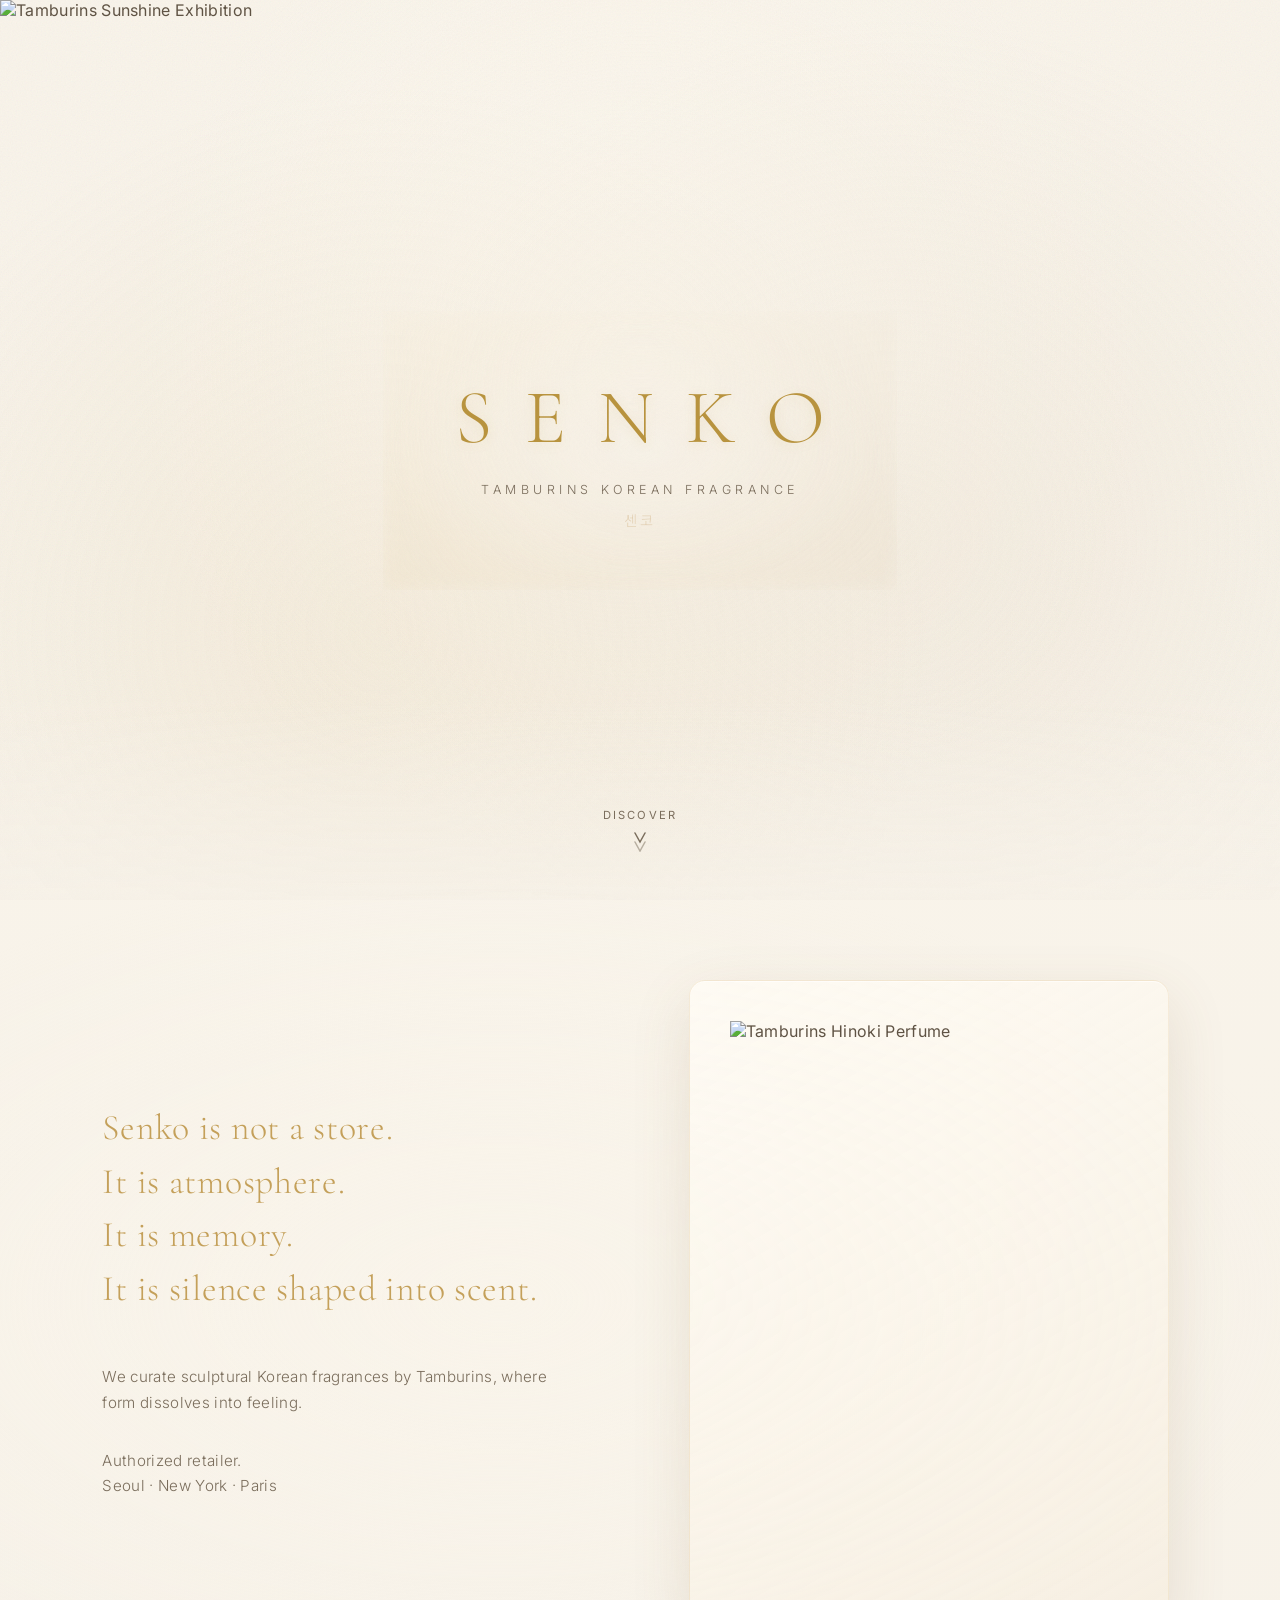
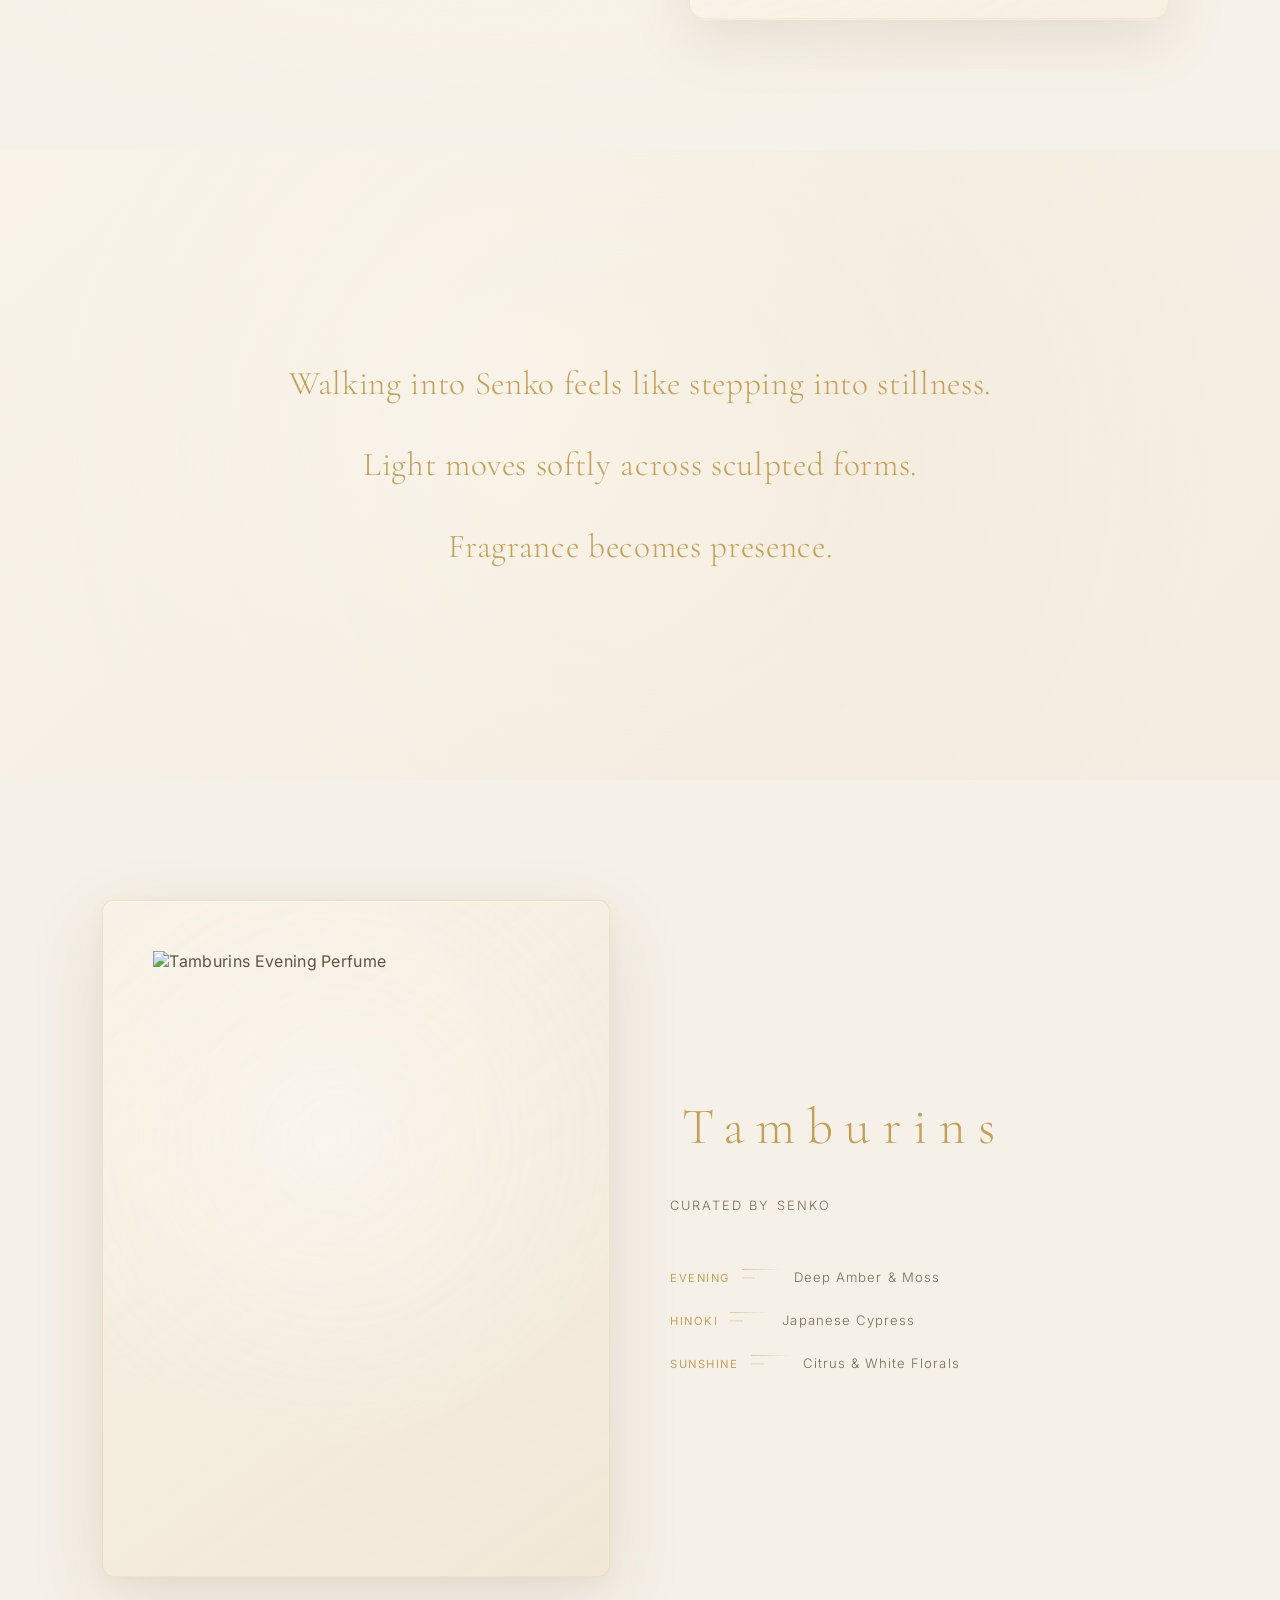
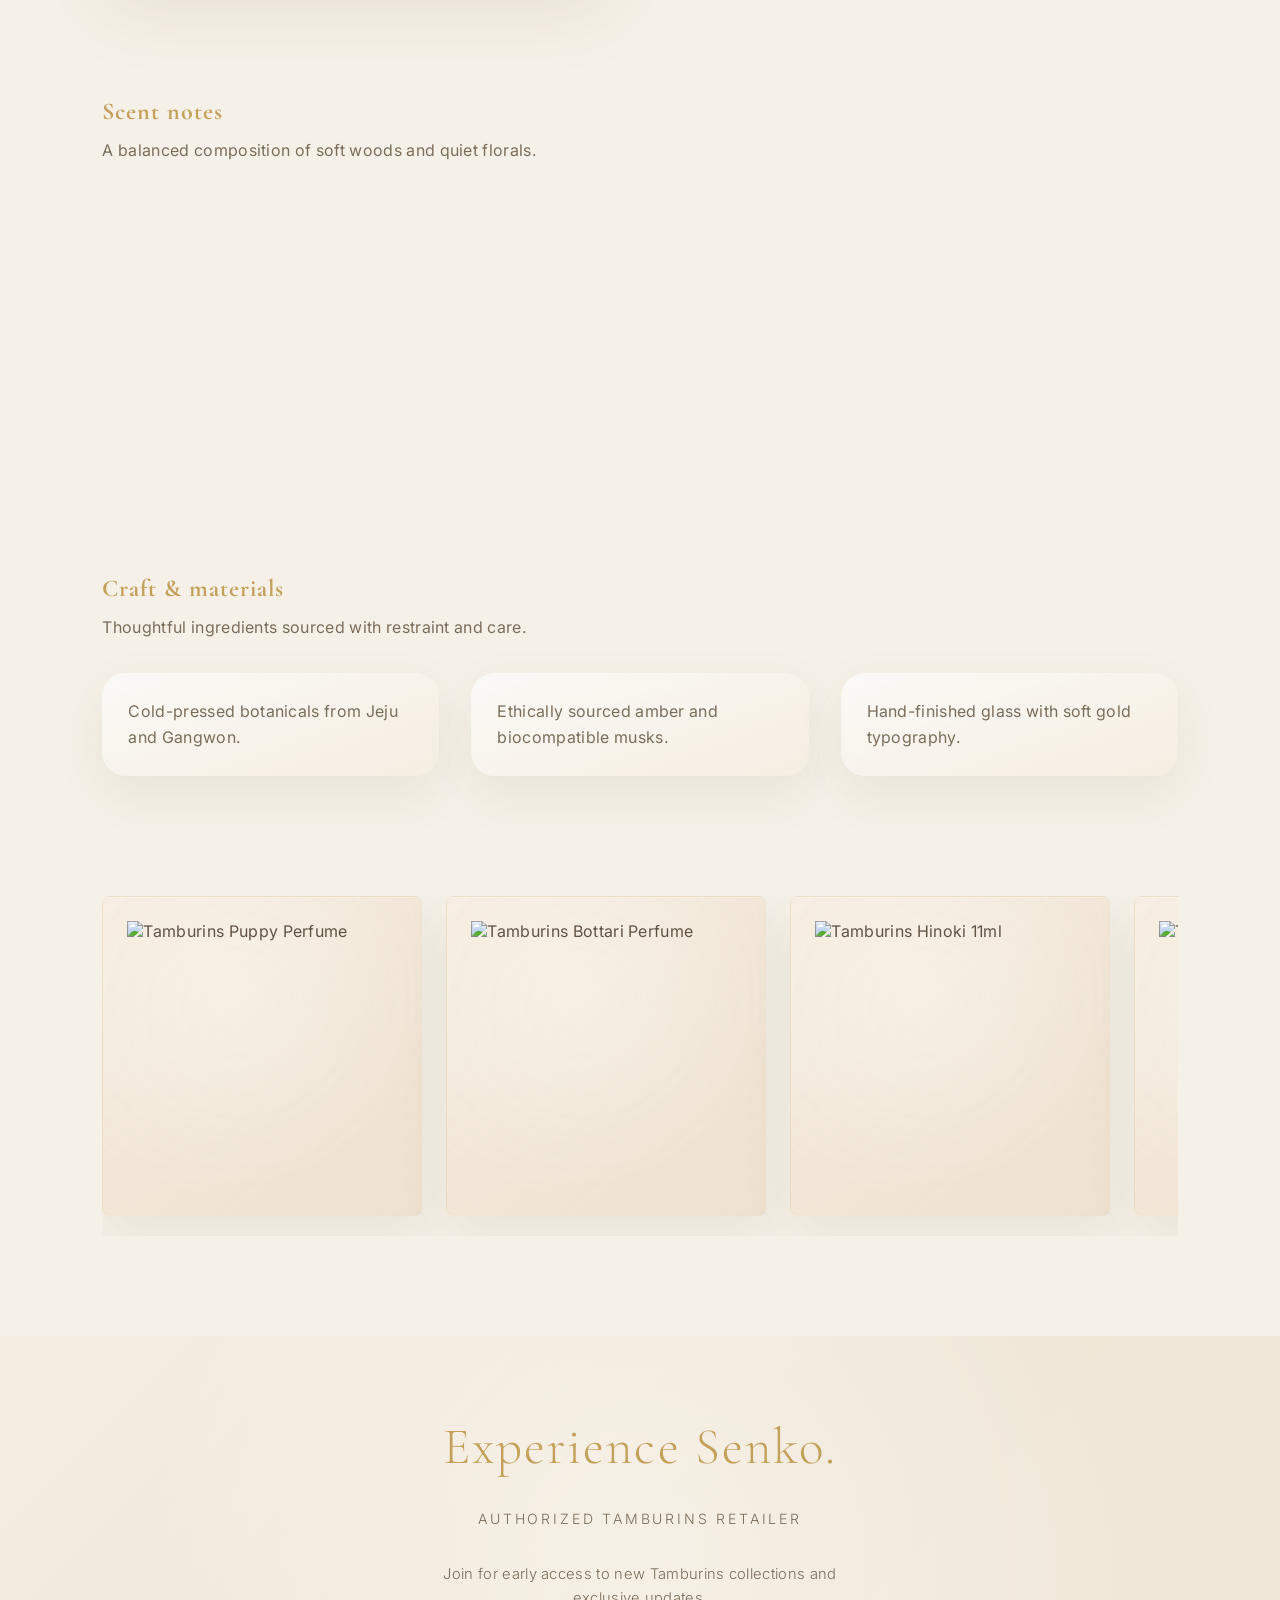
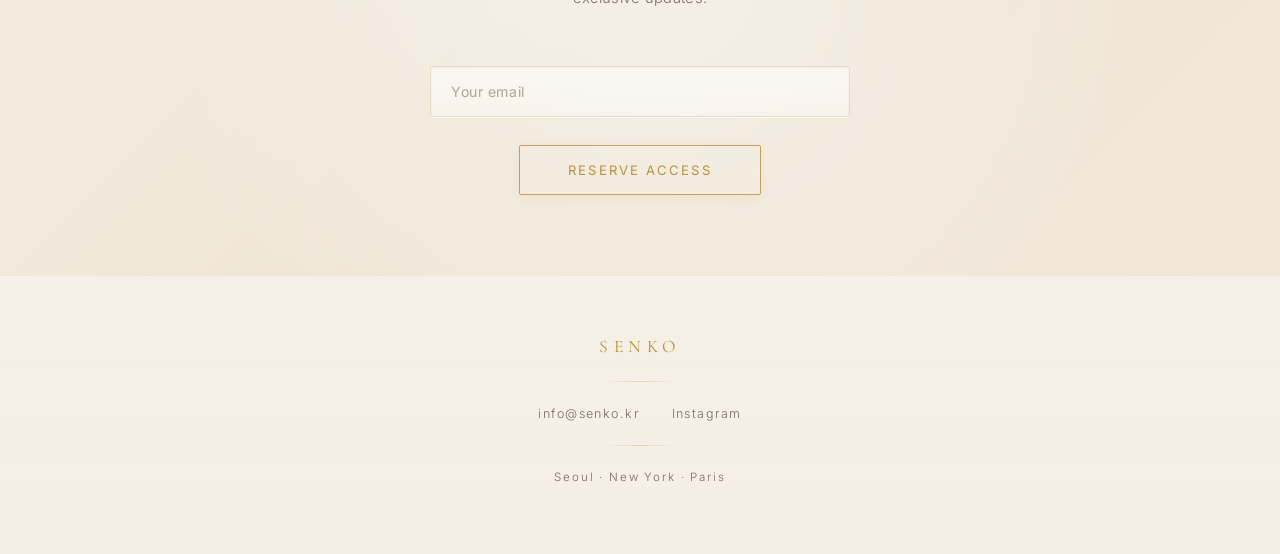
==== index.html @ 0c50ebc8 "first commit" ====
<!DOCTYPE html>
<html lang="en">
  <head>
    <meta charset="UTF-8" />
    <meta name="viewport" content="width=device-width, initial-scale=1.0" />
    <title>Senko — Tamburins Korean Fragrance</title>
    <meta
      name="description"
      content="Senko — authorized retailer of Tamburins Korean fragrance. Quiet luxury, sculptural minimalism, and calm sensory elegance."
    />
    <link rel="preconnect" href="https://fonts.googleapis.com" />
    <link rel="preconnect" href="https://fonts.gstatic.com" crossorigin />
    <link
      href="https://fonts.googleapis.com/css2?family=Cormorant+Garamond:wght@300;400;500;600&family=Inter:wght@200;300;400;500&family=Noto+Sans+KR:wght@300;400&display=swap"
      rel="stylesheet"
    />
    <link rel="stylesheet" href="styles.css" />
    <script defer src="script.js"></script>
  </head>
  <body>
    <div class="texture" aria-hidden="true"></div>
    <header class="site-header">
      <div class="nav-logo">SENKO</div>
      <button class="mobile-menu-toggle" aria-label="Toggle menu" aria-expanded="false">
        <span class="hamburger-line"></span>
        <span class="hamburger-line"></span>
        <span class="hamburger-line"></span>
      </button>
      <nav class="nav" aria-label="Primary">
        <a href="#story">Story</a>
        <a href="#notes">Notes</a>
        <a href="#craft">Craft</a>
        <a href="#gallery">Gallery</a>
      </nav>
    </header>
    <div class="mobile-menu-overlay">
      <nav class="mobile-nav" aria-label="Mobile navigation">
        <a href="#story" class="mobile-nav-link">Story</a>
        <a href="#notes" class="mobile-nav-link">Notes</a>
        <a href="#craft" class="mobile-nav-link">Craft</a>
        <a href="#gallery" class="mobile-nav-link">Gallery</a>
      </nav>
      <div class="mobile-menu-footer">
        <p class="mobile-menu-tagline">센코 — 한국 향수</p>
      </div>
    </div>

    <main>
      <section class="hero">
        <div class="hero-image-bg" aria-hidden="true">
          <img src="https://web-resource.tamburins.com/exhibition/sunshine/images/pc_main_v2.png" alt="Tamburins Sunshine Exhibition" class="hero-exhibition-image" />
        </div>
        <div class="hero-content">
          <h1 class="logo">SENKO</h1>
          <p class="subtitle">Tamburins Korean Fragrance</p>
          <p class="korean" lang="ko">센코</p>
        </div>
        <div class="scroll-hint" aria-hidden="true">
          <span>Discover</span>
          <svg width="12" height="20" viewBox="0 0 12 20" fill="none">
            <path d="M1 1L6 10L11 1" stroke="currentColor" stroke-width="1.5" stroke-linecap="round"/>
            <path d="M1 10L6 19L11 10" stroke="currentColor" stroke-width="1.5" stroke-linecap="round" opacity="0.5"/>
          </svg>
        </div>
      </section>

      <section id="story" class="story-split fade-in-section">
        <div class="story-copy">
          <p class="statement">
            Senko is not a store.<br />
            It is atmosphere.<br />
            It is memory.<br />
            It is silence shaped into scent.
          </p>
          <div class="story-meta">
            <p>
              We curate sculptural Korean fragrances by Tamburins,
              where form dissolves into feeling.
            </p>
            <p>
              Authorized retailer.<br />
              Seoul · New York · Paris
            </p>
          </div>
        </div>
        <div class="story-image" aria-hidden="true">
          <div class="image-frame">
            <img src="https://web-resource.tamburins.com/catalog/product/12001657/ada86946-ca87-443f-8ef7-70722195c9e3/thumbnail_50ml_Perfume_Hinoki2.jpg" alt="Tamburins Hinoki Perfume" class="frame-image" />
          </div>
        </div>
      </section>

      <section class="cinematic">
        <div class="cinematic-overlay"></div>
        <div class="cinematic-content">
          <p class="cinematic-line fade-in-element">Walking into Senko feels like stepping into stillness.</p>
          <p class="cinematic-line fade-in-element" data-delay="0.3">Light moves softly across sculpted forms.</p>
          <p class="cinematic-line fade-in-element" data-delay="0.6">Fragrance becomes presence.</p>
        </div>
      </section>

      <section class="product-showcase fade-in-section">
        <div class="showcase-image">
          <img src="https://web-resource.tamburins.com/catalog/product/12001384/dbe38d4d-cf77-40a5-b171-6f7516d88a4a/thumbnail_Evening_50ml_Perfume.jpg" alt="Tamburins Evening Perfume" class="showcase-product-image" />
        </div>
        <div class="showcase-info">
          <h2 class="product-name">Tamburins</h2>
          <p class="product-subtitle">Curated by Senko</p>
          <div class="scent-notes-compact">
            <div class="note-line">
              <span class="note-label">Evening</span>
              <span class="note-divider">—</span>
              <span class="note-desc">Deep Amber & Moss</span>
            </div>
            <div class="note-line">
              <span class="note-label">Hinoki</span>
              <span class="note-divider">—</span>
              <span class="note-desc">Japanese Cypress</span>
            </div>
            <div class="note-line">
              <span class="note-label">Sunshine</span>
              <span class="note-divider">—</span>
              <span class="note-desc">Citrus & White Florals</span>
            </div>
          </div>
        </div>
      </section>

      <section id="notes" class="notes">
        <div class="section-header">
          <h2>Scent notes</h2>
          <p>A balanced composition of soft woods and quiet florals.</p>
        </div>
        <div class="notes-grid">
          <div class="note-card">
            <div class="note-icon">○</div>
            <h3 class="note-layer">Top</h3>
            <div class="note-divider"></div>
            <ul class="note-list">
              <li>Yuzu peel</li>
              <li>White tea</li>
              <li>Cool pear</li>
            </ul>
          </div>
          <div class="note-card">
            <div class="note-icon">◇</div>
            <h3 class="note-layer">Heart</h3>
            <div class="note-divider"></div>
            <ul class="note-list">
              <li>Magnolia</li>
              <li>Rice blossom</li>
              <li>Silk iris</li>
            </ul>
          </div>
          <div class="note-card">
            <div class="note-icon">△</div>
            <h3 class="note-layer">Base</h3>
            <div class="note-divider"></div>
            <ul class="note-list">
              <li>Hinoki</li>
              <li>Amber haze</li>
              <li>Cashmere musk</li>
            </ul>
          </div>
        </div>
      </section>

      <section id="craft" class="craft">
        <div class="section-header">
          <h2>Craft & materials</h2>
          <p>Thoughtful ingredients sourced with restraint and care.</p>
        </div>
        <div class="craft-grid">
          <div class="panel">
            <p>Cold-pressed botanicals from Jeju and Gangwon.</p>
          </div>
          <div class="panel">
            <p>Ethically sourced amber and biocompatible musks.</p>
          </div>
          <div class="panel">
            <p>Hand-finished glass with soft gold typography.</p>
          </div>
        </div>
      </section>

      <section id="gallery" class="gallery fade-in-section">
        <div class="gallery-grid">
          <div class="gallery-item">
            <img src="https://web-resource.tamburins.com/catalog/product/12001751/d11d1ada-56b2-4af1-90f5-6ee64f57ed14/thumbnail_45ml_Perfume_Puppy_v3.jpg" alt="Tamburins Puppy Perfume" />
          </div>
          <div class="gallery-item">
            <img src="https://web-resource.tamburins.com/catalog/product/12001506/0d9b6071-c0e9-433b-a10e-5c5afe10c3b1/thumbnail_Bottari_50ml_Perfume_2.jpg" alt="Tamburins Bottari Perfume" />
          </div>
          <div class="gallery-item">
            <img src="https://web-resource.tamburins.com/catalog/product/12001607/88a1982e-c286-450c-ac30-ba9a5d33fb39/thumbnail_11ml_Perfume_Hinoki2.jpg" alt="Tamburins Hinoki 11ml" />
          </div>
          <div class="gallery-item">
            <img src="https://web-resource.tamburins.com/catalog/product/12001681/dc58d104-21ff-4c78-beaa-12d38c1d453f/thumbnail_50ml_Perfume_Sunshine_v2.jpg" alt="Tamburins Sunshine Perfume" />
          </div>
          <div class="gallery-item">
            <img src="https://web-resource.tamburins.com/catalog/product/12001596/74b2aec5-3f11-420f-9c76-c75662968760/thumbnail_14ml_EggPerfume_Hinoki2.jpg" alt="Tamburins Egg Perfume Hinoki" />
          </div>
          <div class="gallery-item">
            <img src="https://web-resource.tamburins.com/catalog/product/12001519/1bc58683-aa09-499a-aede-3523b934745f/thumbnail_Bottari_Oil_Perfume_2.jpg" alt="Tamburins Bottari Oil Perfume" />
          </div>
        </div>
      </section>

      <section class="cta-section fade-in-section">
        <div class="cta-content">
          <h2 class="cta-heading">Experience Senko.</h2>
          <p class="cta-subheading">Authorized Tamburins Retailer</p>
          <p class="cta-incentive">Join for early access to new Tamburins collections and exclusive updates.</p>
          <form class="email-capture" aria-label="Email signup form">
            <input 
              type="email" 
              placeholder="Your email" 
              required 
              aria-label="Email address"
            />
            <button type="submit" class="cta-button">Reserve Access</button>
          </form>
        </div>
      </section>
    </main>

    <footer class="site-footer">
      <div class="footer-brand">Senko</div>
      <div class="footer-divider"></div>
      <div class="footer-links">
        <a href="mailto:info@senko.kr">info@senko.kr</a>
        <a href="https://instagram.com/senko" target="_blank" rel="noopener">Instagram</a>
      </div>
      <div class="footer-divider"></div>
      <div class="footer-location">Seoul · New York · Paris</div>
    </footer>
  </body>
</html>
---- styles.css ----
:root {
  color-scheme: light;
  --ivory: #f6f1e8;
  --ivory-deep: #efe6d6;
  --champagne: #c4a05a;
  --champagne-soft: #d4b57a;
  --champagne-warm: #b8933e;
  --text: #5f5344;
  --text-soft: #7a6d5c;
  --shadow: 0 26px 80px rgba(78, 63, 48, 0.11);
  --shadow-soft: 0 18px 50px rgba(78, 63, 48, 0.08);
  --shadow-warm: 0 20px 60px rgba(120, 92, 60, 0.14);
}

* {
  margin: 0;
  padding: 0;
  box-sizing: border-box;
}

html {
  scroll-behavior: smooth;
}

body {
  font-family: "Inter", "Helvetica Neue", sans-serif;
  background: radial-gradient(circle at 50% 0%, #faf5eb 0%, #f6f1e8 45%)
      no-repeat,
    linear-gradient(180deg, #f8f2e6 0%, #f4ede1 40%, #f1e8da 100%);
  color: var(--text);
  min-height: 100vh;
  letter-spacing: 0.02em;
  position: relative;
  overflow-x: hidden;
  opacity: 0;
  animation: pageLoad 1.2s ease forwards;
}

@keyframes pageLoad {
  to {
    opacity: 1;
  }
}

.texture {
  position: fixed;
  inset: 0;
  pointer-events: none;
  background-image: url("data:image/svg+xml,%3Csvg xmlns='http://www.w3.org/2000/svg' width='140' height='140' viewBox='0 0 140 140'%3E%3Cfilter id='n'%3E%3CfeTurbulence type='fractalNoise' baseFrequency='0.8' numOctaves='2' stitchTiles='stitch'/%3E%3C/filter%3E%3Crect width='140' height='140' filter='url(%23n)' opacity='0.18'/%3E%3C/svg%3E");
  mix-blend-mode: soft-light;
  opacity: 0.4;
  z-index: 0;
  background-color: rgba(255, 250, 240, 0.02);
}

main,
header,
footer {
  position: relative;
  z-index: 1;
}

.site-header {
  position: fixed;
  top: 0;
  left: 0;
  right: 0;
  z-index: 100;
  display: flex;
  align-items: center;
  justify-content: space-between;
  padding: 36px 8vw;
  opacity: 0;
  transition: opacity 0.6s ease, background 0.4s ease, backdrop-filter 0.4s ease;
}

.site-header.visible {
  opacity: 1;
  background: rgba(246, 241, 232, 0.85);
  backdrop-filter: blur(12px);
  box-shadow: 0 1px 0 rgba(212, 181, 122, 0.1);
}

.nav-logo {
  font-family: "Cormorant Garamond", serif;
  font-size: 1.1rem;
  font-weight: 500;
  letter-spacing: 0.22em;
  color: var(--champagne);
  text-transform: uppercase;
  z-index: 101;
  position: relative;
}

.mobile-menu-toggle {
  display: none;
  flex-direction: column;
  justify-content: space-between;
  width: 32px;
  height: 22px;
  background: none;
  border: none;
  cursor: pointer;
  padding: 12px;
  margin: -12px -12px -12px 0;
  z-index: 101;
  position: relative;
  border-radius: 4px;
  transition: all 0.3s ease;
}

.mobile-menu-toggle:active {
  background: rgba(212, 181, 122, 0.1);
}

.hamburger-line {
  width: 100%;
  height: 2px;
  background: linear-gradient(90deg, var(--champagne-warm), var(--champagne));
  transition: all 0.4s cubic-bezier(0.4, 0, 0.2, 1);
  transform-origin: center;
  border-radius: 2px;
  box-shadow: 0 1px 2px rgba(120, 92, 60, 0.15);
}

.mobile-menu-toggle.active .hamburger-line:nth-child(1) {
  transform: translateY(9px) rotate(45deg);
}

.mobile-menu-toggle.active .hamburger-line:nth-child(2) {
  opacity: 0;
  transform: translateX(-10px);
}

.mobile-menu-toggle.active .hamburger-line:nth-child(3) {
  transform: translateY(-9px) rotate(-45deg);
}

.mobile-menu-overlay {
  position: fixed;
  top: 0;
  left: 0;
  width: 100%;
  height: 100vh;
  height: 100dvh;
  background: linear-gradient(135deg, 
    rgba(246, 241, 232, 0.98) 0%, 
    rgba(240, 234, 220, 0.98) 100%);
  backdrop-filter: blur(20px);
  z-index: 100;
  display: flex;
  flex-direction: column;
  align-items: center;
  justify-content: center;
  opacity: 0;
  pointer-events: none;
  transition: opacity 0.5s cubic-bezier(0.4, 0, 0.2, 1);
  overflow: hidden;
}

.mobile-menu-overlay.active {
  opacity: 1;
  pointer-events: all;
}

.mobile-nav {
  display: flex;
  flex-direction: column;
  align-items: center;
  gap: 36px;
  padding: 0 5vw;
  max-width: 100%;
}

.mobile-nav-link {
  font-family: "Cormorant Garamond", serif;
  font-size: 2.2rem;
  font-weight: 400;
  letter-spacing: 0.12em;
  color: var(--text);
  text-decoration: none;
  text-transform: uppercase;
  opacity: 0;
  transform: translateY(20px);
  transition: all 0.4s cubic-bezier(0.4, 0, 0.2, 1);
  white-space: nowrap;
}

.mobile-menu-overlay.active .mobile-nav-link {
  opacity: 1;
  transform: translateY(0);
}

.mobile-menu-overlay.active .mobile-nav-link:nth-child(1) {
  transition-delay: 0.1s;
}

.mobile-menu-overlay.active .mobile-nav-link:nth-child(2) {
  transition-delay: 0.15s;
}

.mobile-menu-overlay.active .mobile-nav-link:nth-child(3) {
  transition-delay: 0.2s;
}

.mobile-menu-overlay.active .mobile-nav-link:nth-child(4) {
  transition-delay: 0.25s;
}

.mobile-nav-link:active {
  color: var(--champagne);
  transform: scale(0.95);
}

.mobile-menu-footer {
  position: absolute;
  bottom: 60px;
  text-align: center;
  opacity: 0;
  transition: opacity 0.5s cubic-bezier(0.4, 0, 0.2, 1) 0.3s;
}

.mobile-menu-overlay.active .mobile-menu-footer {
  opacity: 1;
}

.mobile-menu-tagline {
  font-family: "Noto Sans KR", sans-serif;
  font-size: 0.85rem;
  font-weight: 300;
  letter-spacing: 0.18em;
  color: var(--text-soft);
}

body.menu-open {
  overflow: hidden;
}

.nav {
  display: flex;
  gap: 40px;
  font-family: "Inter", sans-serif;
  letter-spacing: 0.12em;
  font-size: 0.72rem;
  text-transform: uppercase;
}

.nav a {
  color: var(--text-soft);
  text-decoration: none;
  transition: color 0.4s ease;
}

.nav a:hover {
  color: var(--champagne);
}

.hero {
  position: relative;
  height: 100vh;
  display: flex;
  flex-direction: column;
  align-items: center;
  justify-content: center;
  overflow: hidden;
}

.hero::before {
  content: '';
  position: absolute;
  inset: 0;
  background: 
    radial-gradient(circle at 50% 40%, rgba(250, 245, 235, 0.5), transparent 60%),
    radial-gradient(circle at 30% 70%, rgba(212, 181, 122, 0.15), transparent 50%),
    radial-gradient(circle at 70% 60%, rgba(215, 197, 170, 0.2), transparent 50%);
  pointer-events: none;
  z-index: 1;
}

.hero::after {
  content: '';
  position: absolute;
  bottom: 0;
  left: 0;
  right: 0;
  height: 200px;
  background: linear-gradient(to top, rgba(246, 241, 232, 0.8), transparent);
  pointer-events: none;
  z-index: 2;
}

.hero-content {
  position: relative;
  z-index: 3;
  text-align: center;
  opacity: 0;
  transform: translateY(20px);
  animation: fadeInUp 1.4s ease forwards 0.3s;
  background: radial-gradient(ellipse at center, rgba(246, 241, 232, 0.75) 0%, transparent 70%);
  padding: 60px 40px;
  backdrop-filter: blur(8px);
}

@keyframes fadeInUp {
  to {
    opacity: 1;
    transform: translateY(0);
  }
}

.logo {
  font-family: "Cormorant Garamond", serif;
  color: var(--champagne-warm);
  font-size: clamp(3.6rem, 6vw, 7rem);
  font-weight: 300;
  letter-spacing: 0.42em;
  margin-bottom: 18px;
  text-indent: 0.42em;
  text-shadow: 0 2px 12px rgba(184, 147, 62, 0.15);
}

.subtitle {
  font-family: "Inter", sans-serif;
  color: var(--text-soft);
  font-size: 0.78rem;
  font-weight: 300;
  letter-spacing: 0.36em;
  text-transform: uppercase;
  margin-bottom: 12px;
}

.korean {
  font-family: "Noto Sans KR", sans-serif;
  color: rgba(201, 169, 120, 0.45);
  font-size: 0.9rem;
  font-weight: 300;
  letter-spacing: 0.24em;
}

h2,
h3 {
  font-family: "Cormorant Garamond", serif;
  color: var(--champagne);
  letter-spacing: 0.04em;
}

.hero-image-bg {
  position: absolute;
  inset: 0;
  z-index: 0;
  opacity: 0;
  animation: fadeIn 2.5s ease forwards 0.5s;
}

.hero-exhibition-image {
  width: 100%;
  height: 100%;
  object-fit: cover;
  object-position: center;
}

.hero-bottle {
  position: absolute;
  top: 50%;
  left: 50%;
  transform: translate(-50%, -50%);
  z-index: 1;
  opacity: 0;
  animation: fadeIn 2s ease forwards 0.8s;
  width: min(420px, 70vw);
  height: min(560px, 80vh);
  display: grid;
  place-items: center;
}

.hero-product-image {
  width: 100%;
  height: 100%;
  object-fit: contain;
  filter: drop-shadow(0 24px 60px rgba(120, 92, 60, 0.2));
}

@keyframes fadeIn {
  to {
    opacity: 1;
  }
}

.pedestal {
  position: absolute;
  bottom: -60px;
  width: min(480px, 80vw);
  height: 140px;
  background: linear-gradient(135deg, #f5edde 0%, #efe3cf 100%);
  border-radius: 999px;
  filter: blur(0.6px);
  box-shadow: var(--shadow-soft);
}

.bottle {
  position: relative;
  width: 240px;
  height: 380px;
  display: grid;
  place-items: center;
}

.cap {
  position: absolute;
  top: 0;
  width: 140px;
  height: 60px;
  background: linear-gradient(120deg, #d7c09a 0%, #c6a373 100%);
  border-radius: 20px;
  box-shadow: 0 18px 36px rgba(120, 92, 60, 0.2);
}

.glass {
  position: absolute;
  top: 48px;
  width: 200px;
  height: 280px;
  border-radius: 38px;
  background: linear-gradient(160deg, rgba(255, 255, 255, 0.8), rgba(238, 228, 212, 0.82));
  box-shadow: inset 0 0 32px rgba(255, 255, 255, 0.7),
    0 32px 80px rgba(120, 92, 60, 0.18);
  border: 1px solid rgba(214, 189, 156, 0.5);
}

.label {
  position: absolute;
  bottom: 56px;
  font-family: "Cormorant Garamond", serif;
  color: var(--champagne);
  letter-spacing: 0.48em;
  font-size: 0.85rem;
  font-weight: 400;
}

.halo {
  position: absolute;
  width: 360px;
  height: 360px;
  border-radius: 50%;
  background: radial-gradient(circle, rgba(212, 181, 122, 0.7), rgba(215, 197, 170, 0.3) 50%, rgba(215, 197, 170, 0));
  filter: blur(12px);
  z-index: -1;
}

.scroll-hint {
  position: absolute;
  bottom: 48px;
  display: flex;
  flex-direction: column;
  align-items: center;
  gap: 10px;
  color: var(--text-soft);
  font-size: 0.7rem;
  letter-spacing: 0.2em;
  text-transform: uppercase;
  opacity: 0;
  animation: fadeIn 1.2s ease forwards 2s, float 2.4s ease-in-out infinite 3s;
  z-index: 3;
}

@keyframes float {
  0%, 100% {
    transform: translateY(0);
  }
  50% {
    transform: translateY(-8px);
  }
}

section {
  padding: 50px 8vw;
}

.story-split {
  display: grid;
  grid-template-columns: repeat(auto-fit, minmax(340px, 1fr));
  gap: 80px;
  align-items: center;
  padding: 80px 8vw;
  opacity: 0;
  transform: translateY(30px);
  transition: opacity 1s ease, transform 1s ease;
  position: relative;
}

.story-split::before {
  content: '';
  position: absolute;
  inset: -5%;
  background: radial-gradient(ellipse at 40% 50%, rgba(250, 245, 235, 0.6), transparent 70%);
  pointer-events: none;
  z-index: 0;
}

.story-copy,
.story-image {
  position: relative;
  z-index: 1;
}

.story-split.visible {
  opacity: 1;
  transform: translateY(0);
}

.story-copy {
  max-width: 480px;
}

.statement {
  font-family: "Cormorant Garamond", serif;
  font-size: clamp(1.6rem, 2.8vw, 2.4rem);
  line-height: 1.5;
  color: var(--champagne);
  font-weight: 300;
  margin-bottom: 48px;
  letter-spacing: 0.02em;
}

.story-meta {
  display: flex;
  flex-direction: column;
  gap: 32px;
}

.story-meta p {
  font-size: 0.95rem;
  line-height: 1.7;
  color: var(--text-soft);
  font-weight: 300;
}

.story-image {
  position: relative;
  min-height: 500px;
  display: grid;
  place-items: center;
}

.image-frame {
  position: relative;
  width: 100%;
  max-width: 480px;
  aspect-ratio: 3 / 4;
  background: linear-gradient(150deg, rgba(255, 252, 245, 0.8), rgba(246, 237, 222, 0.6));
  border-radius: 16px;
  box-shadow: 
    var(--shadow-warm),
    inset 0 1px 0 rgba(255, 255, 255, 0.6),
    inset 0 -1px 0 rgba(196, 160, 90, 0.1);
  border: 1px solid rgba(212, 181, 122, 0.2);
  overflow: hidden;
  transition: transform 0.8s cubic-bezier(0.25, 0.46, 0.45, 0.94), box-shadow 0.8s ease;
  display: grid;
  place-items: center;
  padding: 40px;
}

.frame-image {
  width: 100%;
  height: 100%;
  object-fit: contain;
}

.image-frame:hover {
  transform: scale(1.02);
  box-shadow: 
    0 28px 70px rgba(120, 92, 60, 0.18),
    inset 0 1px 0 rgba(255, 255, 255, 0.7),
    inset 0 -1px 0 rgba(196, 160, 90, 0.15);
}

.product-sculpture {
  position: absolute;
  inset: 0;
  background: radial-gradient(circle at 40% 35%, rgba(215, 197, 170, 0.3), transparent 60%),
    radial-gradient(circle at 60% 70%, rgba(238, 228, 212, 0.4), transparent 50%);
  display: grid;
  place-items: center;
}

.product-sculpture::before {
  content: '';
  position: absolute;
  width: 140px;
  height: 280px;
  background: linear-gradient(160deg, rgba(255, 255, 255, 0.85), rgba(238, 228, 212, 0.9));
  border-radius: 28px;
  box-shadow: inset 0 0 28px rgba(255, 255, 255, 0.8),
    0 28px 70px rgba(120, 92, 60, 0.2);
  border: 1px solid rgba(214, 189, 156, 0.6);
}

.product-sculpture::after {
  content: '';
  position: absolute;
  top: 15%;
  width: 100px;
  height: 48px;
  background: linear-gradient(120deg, #d7c09a 0%, #c6a373 100%);
  border-radius: 16px;
  box-shadow: 0 16px 32px rgba(120, 92, 60, 0.24);
}

.cinematic {
  position: relative;
  min-height: 70vh;
  display: grid;
  place-items: center;
  padding: 100px 8vw;
  margin: 50px 0;
  overflow: hidden;
  background: 
    radial-gradient(circle at 35% 40%, rgba(250, 245, 235, 0.8), transparent 55%),
    radial-gradient(circle at 65% 60%, rgba(245, 237, 222, 0.7), transparent 55%),
    linear-gradient(135deg, #faf5eb 0%, #f4ede1 50%, #f1e8da 100%);
}

.cinematic::before {
  content: '';
  position: absolute;
  inset: 0;
  background-image: url("data:image/svg+xml,%3Csvg xmlns='http://www.w3.org/2000/svg' width='200' height='200' viewBox='0 0 200 200'%3E%3Cfilter id='grain'%3E%3CfeTurbulence type='fractalNoise' baseFrequency='0.9' numOctaves='3' stitchTiles='stitch'/%3E%3C/filter%3E%3Crect width='200' height='200' filter='url(%23grain)' opacity='0.2'/%3E%3C/svg%3E");
  mix-blend-mode: soft-light;
  opacity: 0.4;
  pointer-events: none;
}

.cinematic-overlay {
  position: absolute;
  inset: 0;
  background: radial-gradient(circle at center, transparent 20%, rgba(246, 241, 232, 0.5) 80%);
  pointer-events: none;
}

.cinematic-content {
  position: relative;
  z-index: 2;
  max-width: 720px;
  text-align: center;
  display: flex;
  flex-direction: column;
  gap: 28px;
}

.cinematic-line {
  font-family: "Cormorant Garamond", serif;
  font-size: clamp(1.5rem, 2.6vw, 2.2rem);
  line-height: 1.6;
  color: var(--champagne);
  font-weight: 300;
  letter-spacing: 0.02em;
  opacity: 0;
  transform: translateY(20px);
  transition: opacity 1.2s ease, transform 1.2s ease;
}

.cinematic-line.visible {
  opacity: 1;
  transform: translateY(0);
}

.product-showcase {
  display: grid;
  grid-template-columns: repeat(auto-fit, minmax(320px, 1fr));
  gap: 60px;
  padding: 70px 8vw;
  align-items: center;
  opacity: 0;
  transform: translateY(30px);
  transition: opacity 1s ease, transform 1s ease;
}

.product-showcase.visible {
  opacity: 1;
  transform: translateY(0);
}

.showcase-image {
  position: relative;
  aspect-ratio: 3 / 4;
  overflow: hidden;
  border-radius: 12px;
  background: 
    radial-gradient(circle at 45% 35%, rgba(255, 255, 255, 0.4), transparent 60%),
    linear-gradient(145deg, rgba(248, 242, 230, 0.8), rgba(239, 227, 207, 0.7));
  box-shadow: 
    var(--shadow),
    inset 0 1px 0 rgba(255, 255, 255, 0.5),
    0 4px 16px rgba(196, 160, 90, 0.1);
  border: 1px solid rgba(212, 181, 122, 0.25);
  transition: transform 0.8s cubic-bezier(0.25, 0.46, 0.45, 0.94), box-shadow 0.8s ease;
  display: grid;
  place-items: center;
  padding: 50px;
}

.showcase-product-image {
  width: 100%;
  height: 100%;
  object-fit: contain;
  transition: transform 8s cubic-bezier(0.25, 0.46, 0.45, 0.94);
}

.showcase-image:hover {
  transform: scale(1.03);
  box-shadow: 
    0 36px 100px rgba(78, 63, 48, 0.14),
    inset 0 1px 0 rgba(255, 255, 255, 0.6),
    0 8px 24px rgba(196, 160, 90, 0.15);
}

.showcase-image:hover .showcase-product-image {
  transform: scale(1.08);
}

.showcase-image:hover {
  transform: scale(1.03);
  box-shadow: 0 32px 90px rgba(78, 63, 48, 0.12);
}

.product-photo {
  position: absolute;
  inset: 0;
  background: 
    radial-gradient(circle at 45% 30%, rgba(255, 255, 255, 0.8), transparent 40%),
    radial-gradient(circle at 55% 65%, rgba(215, 197, 170, 0.3), transparent 50%);
  transition: transform 8s cubic-bezier(0.25, 0.46, 0.45, 0.94);
  display: grid;
  place-items: center;
}

.showcase-image:hover .product-photo {
  transform: scale(1.12);
}

.product-photo::before {
  content: '';
  position: absolute;
  width: 160px;
  height: 320px;
  background: linear-gradient(160deg, rgba(255, 255, 255, 0.88), rgba(238, 228, 212, 0.92));
  border-radius: 32px;
  box-shadow: inset 0 0 32px rgba(255, 255, 255, 0.85),
    0 32px 80px rgba(120, 92, 60, 0.22);
  border: 1px solid rgba(214, 189, 156, 0.65);
}

.product-photo::after {
  content: '';
  position: absolute;
  top: 8%;
  width: 110px;
  height: 54px;
  background: linear-gradient(120deg, #d7c09a 0%, #c6a373 100%);
  border-radius: 18px;
  box-shadow: 0 18px 36px rgba(120, 92, 60, 0.26);
}

.showcase-info {
  max-width: 420px;
  display: flex;
  flex-direction: column;
  gap: 32px;
}

.product-name {
  font-family: "Cormorant Garamond", serif;
  font-size: clamp(2.4rem, 4vw, 3.6rem);
  color: var(--champagne);
  font-weight: 300;
  letter-spacing: 0.24em;
  text-indent: 0.24em;
  margin-bottom: 8px;
}

.product-subtitle {
  font-size: 0.8rem;
  color: var(--text-soft);
  letter-spacing: 0.16em;
  text-transform: uppercase;
  font-weight: 300;
  margin-bottom: 24px;
}

.scent-notes-compact {
  display: flex;
  flex-direction: column;
  gap: 18px;
}

.note-line {
  display: flex;
  align-items: baseline;
  gap: 12px;
  font-size: 0.82rem;
  letter-spacing: 0.08em;
}

.note-label {
  color: var(--champagne);
  font-weight: 400;
  min-width: 48px;
  text-transform: uppercase;
  font-size: 0.7rem;
  letter-spacing: 0.14em;
}

.note-divider {
  color: var(--champagne-soft);
  opacity: 0.5;
}

.note-desc {
  color: var(--text-soft);
  font-weight: 300;
}

.story {
  display: grid;
  gap: 40px;
  grid-template-columns: repeat(auto-fit, minmax(260px, 1fr));
  background: rgba(255, 255, 255, 0.32);
  border-radius: 32px;
  box-shadow: var(--shadow);
}

.story-text h2 {
  font-size: clamp(2rem, 3vw, 3rem);
  margin-bottom: 16px;
}

.story-text p {
  color: var(--text-soft);
  line-height: 1.7;
}

.story-points {
  display: grid;
  gap: 24px;
}

.story-points span {
  display: block;
  text-transform: uppercase;
  font-size: 0.7rem;
  letter-spacing: 0.2em;
  color: var(--champagne);
  margin-bottom: 10px;
}

.story-points p {
  color: var(--text-soft);
  line-height: 1.6;
}

.section-header {
  max-width: 520px;
  margin-bottom: 32px;
}

.section-header p {
  color: var(--text-soft);
  line-height: 1.6;
  margin-top: 12px;
}

.notes-grid,
.craft-grid {
  display: grid;
  gap: 32px;
  grid-template-columns: repeat(auto-fit, minmax(240px, 1fr));
}

.note-card {
  background: 
    linear-gradient(145deg, rgba(255, 255, 255, 0.65), rgba(250, 245, 235, 0.5));
  backdrop-filter: blur(10px);
  border: 1px solid rgba(212, 181, 122, 0.2);
  border-radius: 16px;
  padding: 40px 32px;
  position: relative;
  overflow: hidden;
  transition: all 0.5s cubic-bezier(0.4, 0, 0.2, 1);
  box-shadow: 
    0 4px 16px rgba(120, 92, 60, 0.08),
    inset 0 1px 0 rgba(255, 255, 255, 0.8);
}

.note-card::before {
  content: '';
  position: absolute;
  top: 0;
  left: 0;
  right: 0;
  height: 2px;
  background: linear-gradient(90deg, 
    transparent,
    var(--champagne) 50%,
    transparent
  );
  opacity: 0;
  transition: opacity 0.5s ease;
}

.note-card:hover {
  transform: translateY(-8px);
  box-shadow: 
    0 12px 32px rgba(120, 92, 60, 0.15),
    inset 0 1px 0 rgba(255, 255, 255, 0.9);
  border-color: rgba(212, 181, 122, 0.35);
}

.note-card:hover::before {
  opacity: 1;
}

.note-icon {
  font-size: 2.5rem;
  color: var(--champagne);
  margin-bottom: 20px;
  opacity: 0.7;
  transition: all 0.5s ease;
  font-weight: 300;
  line-height: 1;
}

.note-card:hover .note-icon {
  opacity: 1;
  transform: scale(1.1) rotate(5deg);
}

.note-layer {
  font-family: "Cormorant Garamond", serif;
  font-size: 1.4rem;
  font-weight: 500;
  letter-spacing: 0.08em;
  color: var(--text);
  margin-bottom: 16px;
  text-transform: uppercase;
}

.note-divider {
  width: 40px;
  height: 1px;
  background: linear-gradient(90deg, var(--champagne), transparent);
  margin-bottom: 24px;
  transition: width 0.5s cubic-bezier(0.4, 0, 0.2, 1);
}

.note-card:hover .note-divider {
  width: 60px;
}

.note-list {
  list-style: none;
  padding: 0;
  margin: 0;
  display: flex;
  flex-direction: column;
  gap: 12px;
}

.note-list li {
  font-family: "Inter", sans-serif;
  font-size: 0.92rem;
  font-weight: 300;
  letter-spacing: 0.04em;
  color: var(--text-soft);
  padding-left: 20px;
  position: relative;
  transition: all 0.3s ease;
}

.note-list li::before {
  content: '·';
  position: absolute;
  left: 0;
  color: var(--champagne);
  font-size: 1.2rem;
  line-height: 1;
  transition: transform 0.3s ease;
}

.note-card:hover .note-list li {
  color: var(--text);
  padding-left: 24px;
}

.note-card:hover .note-list li::before {
  transform: translateX(2px);
}

.notes-grid h3 {
  font-size: 1.2rem;
  margin-bottom: 10px;
}

.notes-grid p {
  color: var(--text-soft);
  line-height: 1.6;
}

.craft-grid .panel {
  background: linear-gradient(160deg, rgba(255, 255, 255, 0.6), rgba(243, 234, 220, 0.5));
  border-radius: 24px;
  padding: 26px;
  box-shadow: var(--shadow-soft);
  color: var(--text-soft);
  line-height: 1.6;
}

.gallery {
  padding: 70px 8vw 100px;
  opacity: 0;
  transform: translateY(30px);
  transition: opacity 1s ease, transform 1s ease;
}

.gallery.visible {
  opacity: 1;
  transform: translateY(0);
}

.gallery-grid {
  display: flex;
  gap: 24px;
  overflow-x: auto;
  overflow-y: hidden;
  scroll-snap-type: x mandatory;
  -webkit-overflow-scrolling: touch;
  scrollbar-width: none;
  padding-bottom: 20px;
}

.gallery-grid::-webkit-scrollbar {
  display: none;
}

.gallery-asymmetric {
  display: grid;
  grid-template-columns: repeat(12, 1fr);
  grid-auto-rows: 140px;
  gap: 18px;
}

.gallery-item {
  flex: 0 0 320px;
  aspect-ratio: 1 / 1;
  scroll-snap-align: start;
  border-radius: 8px;
  background: 
    radial-gradient(circle at 40% 30%, rgba(255, 255, 255, 0.3), transparent 70%),
    linear-gradient(140deg, rgba(245, 236, 222, 0.9), rgba(234, 220, 200, 0.8));
  box-shadow: 
    var(--shadow-soft),
    inset 0 0.5px 0 rgba(255, 255, 255, 0.5);
  border: 1px solid rgba(212, 181, 122, 0.15);
  overflow: hidden;
  position: relative;
  transition: transform 0.7s cubic-bezier(0.25, 0.46, 0.45, 0.94), box-shadow 0.7s ease;
  display: grid;
  place-items: center;
  padding: 24px;
}

.gallery-item::after {
  content: '';
  position: absolute;
  inset: 0;
  background: radial-gradient(circle at 50% 50%, rgba(212, 181, 122, 0.08), transparent 70%);
  opacity: 0;
  transition: opacity 0.8s ease;
  pointer-events: none;
}

.gallery-item:hover::after {
  opacity: 1;
}

.gallery-item img {
  width: 100%;
  height: 100%;
  object-fit: contain;
  transition: transform 0.7s cubic-bezier(0.25, 0.46, 0.45, 0.94);
}

.gallery-item:hover img {
  transform: scale(1.05);
}

.gallery-item::before {
  content: '';
  position: absolute;
  inset: 0;
  background: radial-gradient(circle at 35% 40%, rgba(255, 255, 255, 0.4), transparent 60%);
  opacity: 0;
  transition: opacity 0.8s ease;
}

.gallery-item:hover {
  transform: scale(1.02);
}

/* Asymmetric layout patterns */
.gallery-item.large {
  grid-column: span 7;
  grid-row: span 4;
  background: linear-gradient(155deg, rgba(248, 242, 230, 0.9), rgba(239, 227, 207, 0.75));
}

.gallery-item.tall {
  grid-column: span 5;
  grid-row: span 5;
  background: radial-gradient(circle at 60% 30%, rgba(255, 255, 255, 0.6), rgba(238, 228, 212, 0.8));
}

.gallery-item.medium {
  grid-column: span 5;
  grid-row: span 3;
  background: linear-gradient(120deg, rgba(245, 237, 222, 0.85), rgba(234, 220, 200, 0.7));
}

.gallery-item.wide {
  grid-column: span 7;
  grid-row: span 3;
  background: linear-gradient(165deg, rgba(243, 234, 220, 0.8), rgba(239, 227, 207, 0.65));
}

.gallery-item.square {
  grid-column: span 4;
  grid-row: span 4;
  background: radial-gradient(ellipse at 50% 40%, rgba(255, 255, 255, 0.7), rgba(234, 220, 200, 0.75));
}

.gallery-item.tall-wide {
  grid-column: span 8;
  grid-row: span 4;
  background: linear-gradient(130deg, rgba(248, 242, 230, 0.85), rgba(239, 227, 207, 0.7));
}

.cta-section {
  padding: 80px 8vw;
  text-align: center;
  background: linear-gradient(135deg, #f4ede1 0%, #efe6d6 50%, #f1e8da 100%);
  position: relative;
  opacity: 0;
  transform: translateY(30px);
  transition: opacity 1s ease, transform 1s ease;
}

.cta-section.visible {
  opacity: 1;
  transform: translateY(0);
}

.cta-section::before {
  content: '';
  position: absolute;
  inset: 0;
  background: radial-gradient(circle at 50% 40%, rgba(255, 255, 255, 0.4), transparent 70%);
  pointer-events: none;
}

.cta-content {
  position: relative;
  z-index: 1;
  max-width: 560px;
  margin: 0 auto;
  display: flex;
  flex-direction: column;
  align-items: center;
  gap: 24px;
}

.cta-heading {
  font-family: "Cormorant Garamond", serif;
  font-size: clamp(2.4rem, 4vw, 3.4rem);
  color: var(--champagne);
  font-weight: 300;
  letter-spacing: 0.04em;
  margin-bottom: 8px;
}

.cta-subheading {
  font-size: 0.88rem;
  color: var(--text-soft);
  letter-spacing: 0.2em;
  text-transform: uppercase;
  font-weight: 300;
  margin-bottom: 12px;
}

.cta-incentive {
  font-size: 0.92rem;
  color: var(--text-soft);
  font-weight: 300;
  line-height: 1.6;
  max-width: 420px;
  margin: 0 auto 32px;
}

.email-capture {
  display: flex;
  flex-direction: column;
  gap: 16px;
  align-items: center;
  width: 100%;
  max-width: 420px;
  margin: 0 auto;
}

.email-capture input[type="email"] {
  width: 100%;
  padding: 16px 20px;
  background: 
    linear-gradient(to bottom, rgba(255, 255, 255, 0.6), rgba(255, 255, 255, 0.4));
  border: 1px solid rgba(201, 169, 120, 0.35);
  border-radius: 2px;
  color: var(--text);
  font-family: "Inter", sans-serif;
  font-size: 0.88rem;
  letter-spacing: 0.04em;
  transition: border-color 0.3s ease, background 0.3s ease, box-shadow 0.3s ease;
  box-shadow: 
    inset 0 1px 2px rgba(120, 92, 60, 0.08),
    0 1px 0 rgba(255, 255, 255, 0.6);
}

.email-capture input[type="email"]::placeholder {
  color: var(--text-soft);
  opacity: 0.6;
}

.email-capture input[type="email"]:focus {
  outline: none;
  border-color: var(--champagne-warm);
  background: rgba(255, 255, 255, 0.8);
  box-shadow: 
    inset 0 1px 2px rgba(120, 92, 60, 0.05),
    0 0 0 3px rgba(196, 160, 90, 0.1),
    0 1px 0 rgba(255, 255, 255, 0.8);
}

.cta-button {
  margin-top: 12px;
  padding: 16px 48px;
  background: transparent;
  border: 1.5px solid var(--champagne);
  color: var(--champagne-warm);
  font-family: "Inter", sans-serif;
  font-size: 0.82rem;
  font-weight: 400;
  letter-spacing: 0.16em;
  text-transform: uppercase;
  cursor: pointer;
  transition: all 0.4s ease;
  border-radius: 2px;
  position: relative;
  overflow: hidden;
  box-shadow: 
    inset 0 0 0 1px rgba(255, 255, 255, 0.1),
    0 4px 12px rgba(196, 160, 90, 0.1);
}

.cta-button::before {
  content: '';
  position: absolute;
  inset: 0;
  background: radial-gradient(circle at center, rgba(196, 160, 90, 0.2), transparent 70%);
  opacity: 0;
  transition: opacity 0.4s ease;
}

.cta-button:hover {
  border-color: var(--champagne-warm);
  box-shadow: 
    0 0 40px rgba(196, 160, 90, 0.5),
    0 8px 28px rgba(120, 92, 60, 0.2),
    inset 0 0 0 1px rgba(255, 255, 255, 0.2);
  transform: translateY(-2px);
}

.cta-button:hover::before {
  opacity: 1;
}

.site-footer {
  display: flex;
  flex-direction: column;
  align-items: center;
  gap: 24px;
  padding: 60px 8vw 70px;
  color: var(--text-soft);
  font-size: 0.78rem;
  letter-spacing: 0.12em;
  background: linear-gradient(to top, rgba(241, 232, 218, 0.3), transparent);
  border-top: 1px solid rgba(212, 181, 122, 0.12);
}

.footer-brand {
  font-family: "Cormorant Garamond", serif;
  color: var(--champagne-warm);
  font-size: 1.1rem;
  font-weight: 400;
  letter-spacing: 0.32em;
  text-transform: uppercase;
  text-shadow: 0 1px 2px rgba(196, 160, 90, 0.1);
}

.footer-divider {
  width: 80px;
  height: 1px;
  background: linear-gradient(90deg, transparent, var(--champagne), transparent);
  opacity: 0.35;
  box-shadow: 0 1px 0 rgba(255, 255, 255, 0.3);
}

.footer-links {
  display: flex;
  gap: 32px;
  flex-wrap: wrap;
  justify-content: center;
}

.footer-links a {
  color: var(--text-soft);
  text-decoration: none;
  font-weight: 300;
  transition: color 0.3s ease;
}

.footer-links a:hover {
  color: var(--champagne);
}

.footer-location {
  font-weight: 300;
  color: var(--text-soft);
  letter-spacing: 0.16em;
  font-size: 0.72rem;
}

@media (max-width: 720px) {
  .site-header {
    padding: 24px 5vw;
  }

  .nav-logo {
    font-size: 0.95rem;
    letter-spacing: 0.2em;
  }

  .mobile-menu-toggle {
    display: flex;
  }

  .nav {
    display: none;
  }

  .hero {
    padding: 0 5vw;
  }

  .hero::after {
    height: 120px;
  }

  .hero-bottle {
    width: min(320px, 85vw);
    height: min(440px, 70vh);
  }

  .logo {
    font-size: clamp(2.8rem, 10vw, 4.2rem);
    letter-spacing: 0.32em;
    text-indent: 0.32em;
  }

  .subtitle {
    font-size: 0.7rem;
  }

  .korean {
    font-size: 0.82rem;
  }

  .scroll-hint {
    bottom: 24px;
    font-size: 0.65rem;
  }

  .story-split {
    gap: 60px;
    padding: 80px 5vw;
  }

  .story-copy,
  .story-image {
    z-index: 1;
  }

  .statement {
    font-size: clamp(1.4rem, 5vw, 1.8rem);
    margin-bottom: 36px;
  }

  .story-meta {
    gap: 24px;
  }

  .story-meta p {
    font-size: 0.9rem;
  }

  .image-frame {
    max-width: 100%;
    padding: 30px;
  }

  .cinematic {
    min-height: 60vh;
    padding: 100px 5vw;
    margin: 60px 0;
  }

  .cinematic-content {
    gap: 24px;
  }

  .cinematic-line {
    font-size: clamp(1.3rem, 5vw, 1.7rem);
  }

  .product-showcase {
    gap: 48px;
    padding: 80px 5vw;
  }

  .showcase-image {
    padding: 30px;
  }

  .showcase-info {
    max-width: 100%;
  }

  .product-name {
    font-size: clamp(2rem, 8vw, 2.8rem);
    letter-spacing: 0.18em;
    text-indent: 0.18em;
  }

  .product-subtitle {
    font-size: 0.75rem;
  }

  .scent-notes-compact {
    gap: 16px;
  }

  .note-line {
    font-size: 0.78rem;
    gap: 10px;
  }

  .note-label {
    font-size: 0.68rem;
    min-width: 42px;
  }

  section {
    padding: 60px 5vw;
  }

  .gallery {
    padding: 80px 5vw 100px;
  }

  .gallery-grid {
    gap: 16px;
    padding-left: 5vw;
    padding-right: 5vw;
    margin-left: -5vw;
    margin-right: -5vw;
    padding-bottom: 16px;
  }

  .gallery-item {
    flex: 0 0 75vw;
    max-width: 320px;
    padding: 20px;
    border-radius: 6px;
  }

  .cta-section {
    padding: 100px 5vw;
  }

  .cta-heading {
    font-size: clamp(2rem, 8vw, 2.8rem);
  }

  .cta-subheading {
    font-size: 0.82rem;
  }

  .cta-incentive {
    font-size: 0.88rem;
    max-width: 100%;
  }

  .email-capture {
    max-width: 100%;
  }

  .email-capture input[type="email"] {
    font-size: 0.84rem;
    padding: 14px 18px;
  }

  .cta-button {
    padding: 14px 40px;
    font-size: 0.78rem;
    width: 100%;
    max-width: 280px;
  }

  .footer-links {
    gap: 24px;
    flex-direction: column;
    text-align: center;
  }

  .footer-brand {
    font-size: 1rem;
  }

  .footer-location {
    font-size: 0.7rem;
  }

  .site-footer {
    gap: 20px;
    padding: 50px 5vw 60px;
  }
}
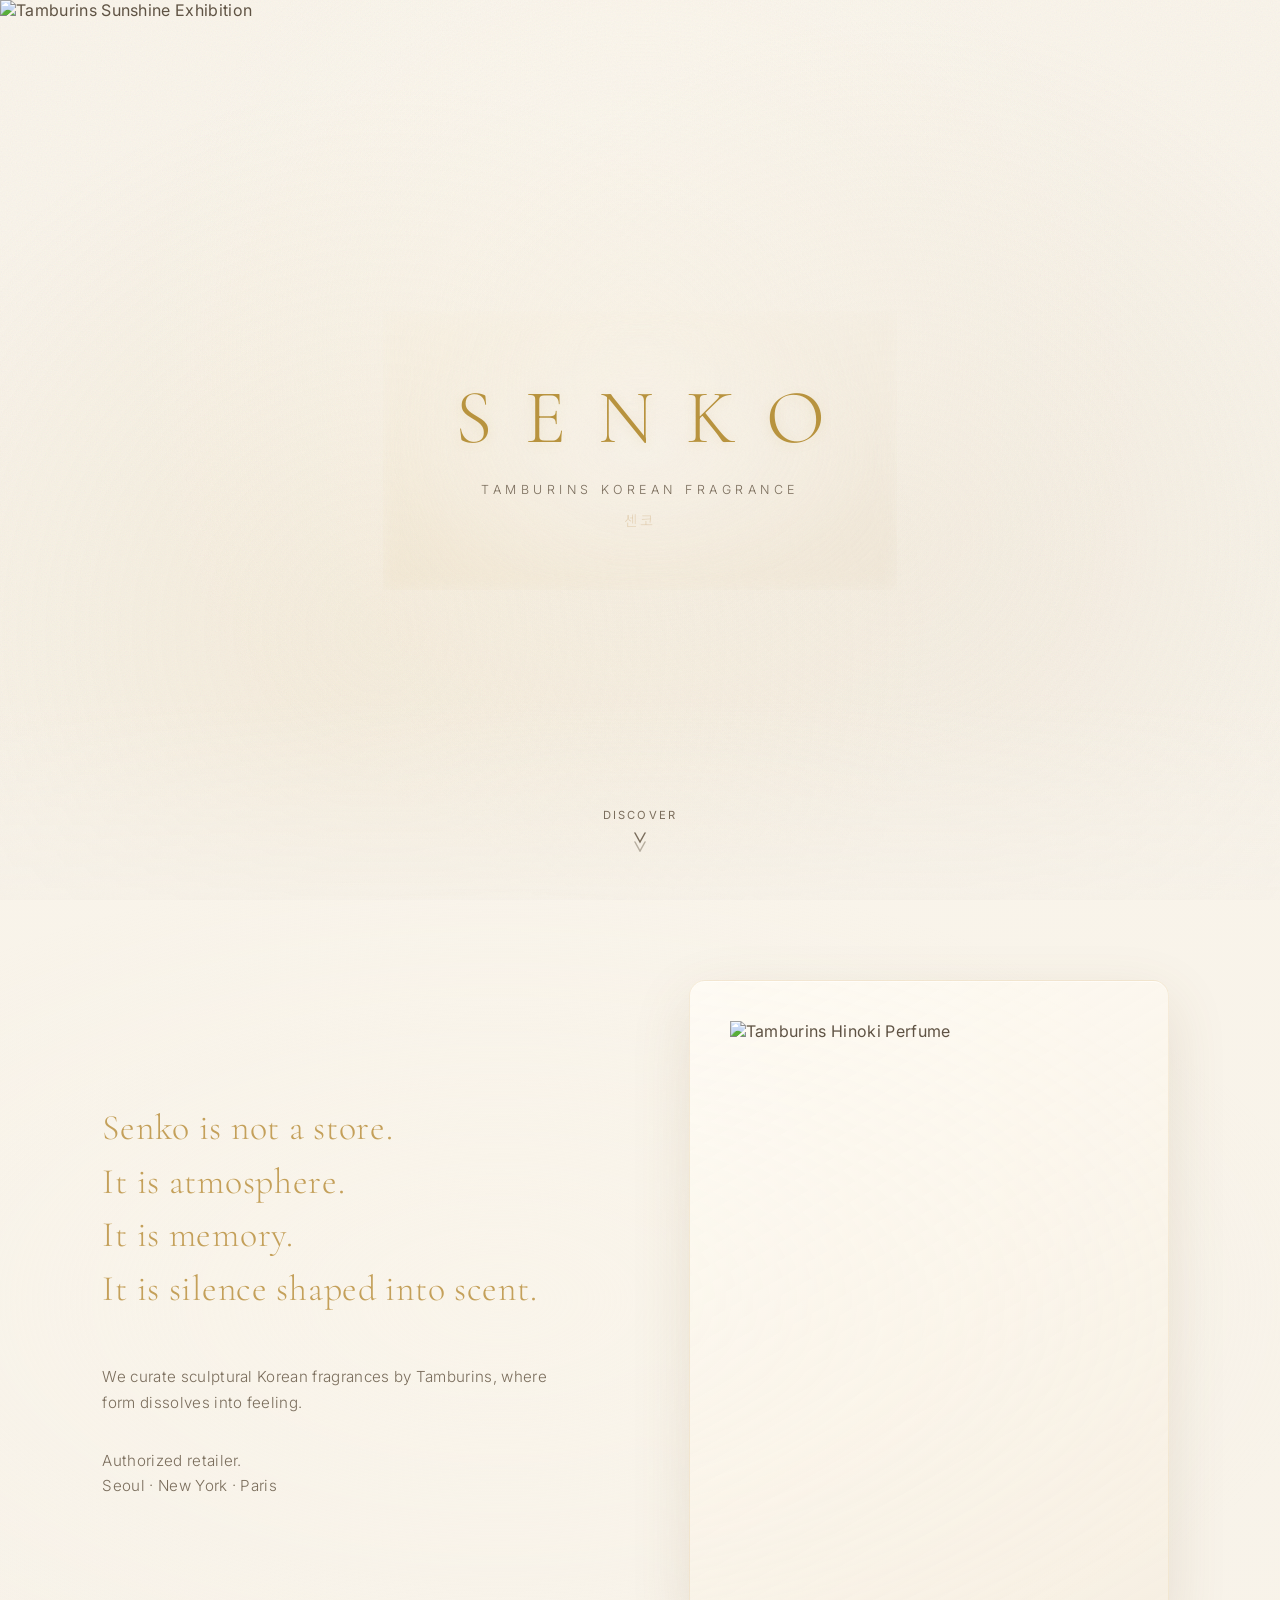
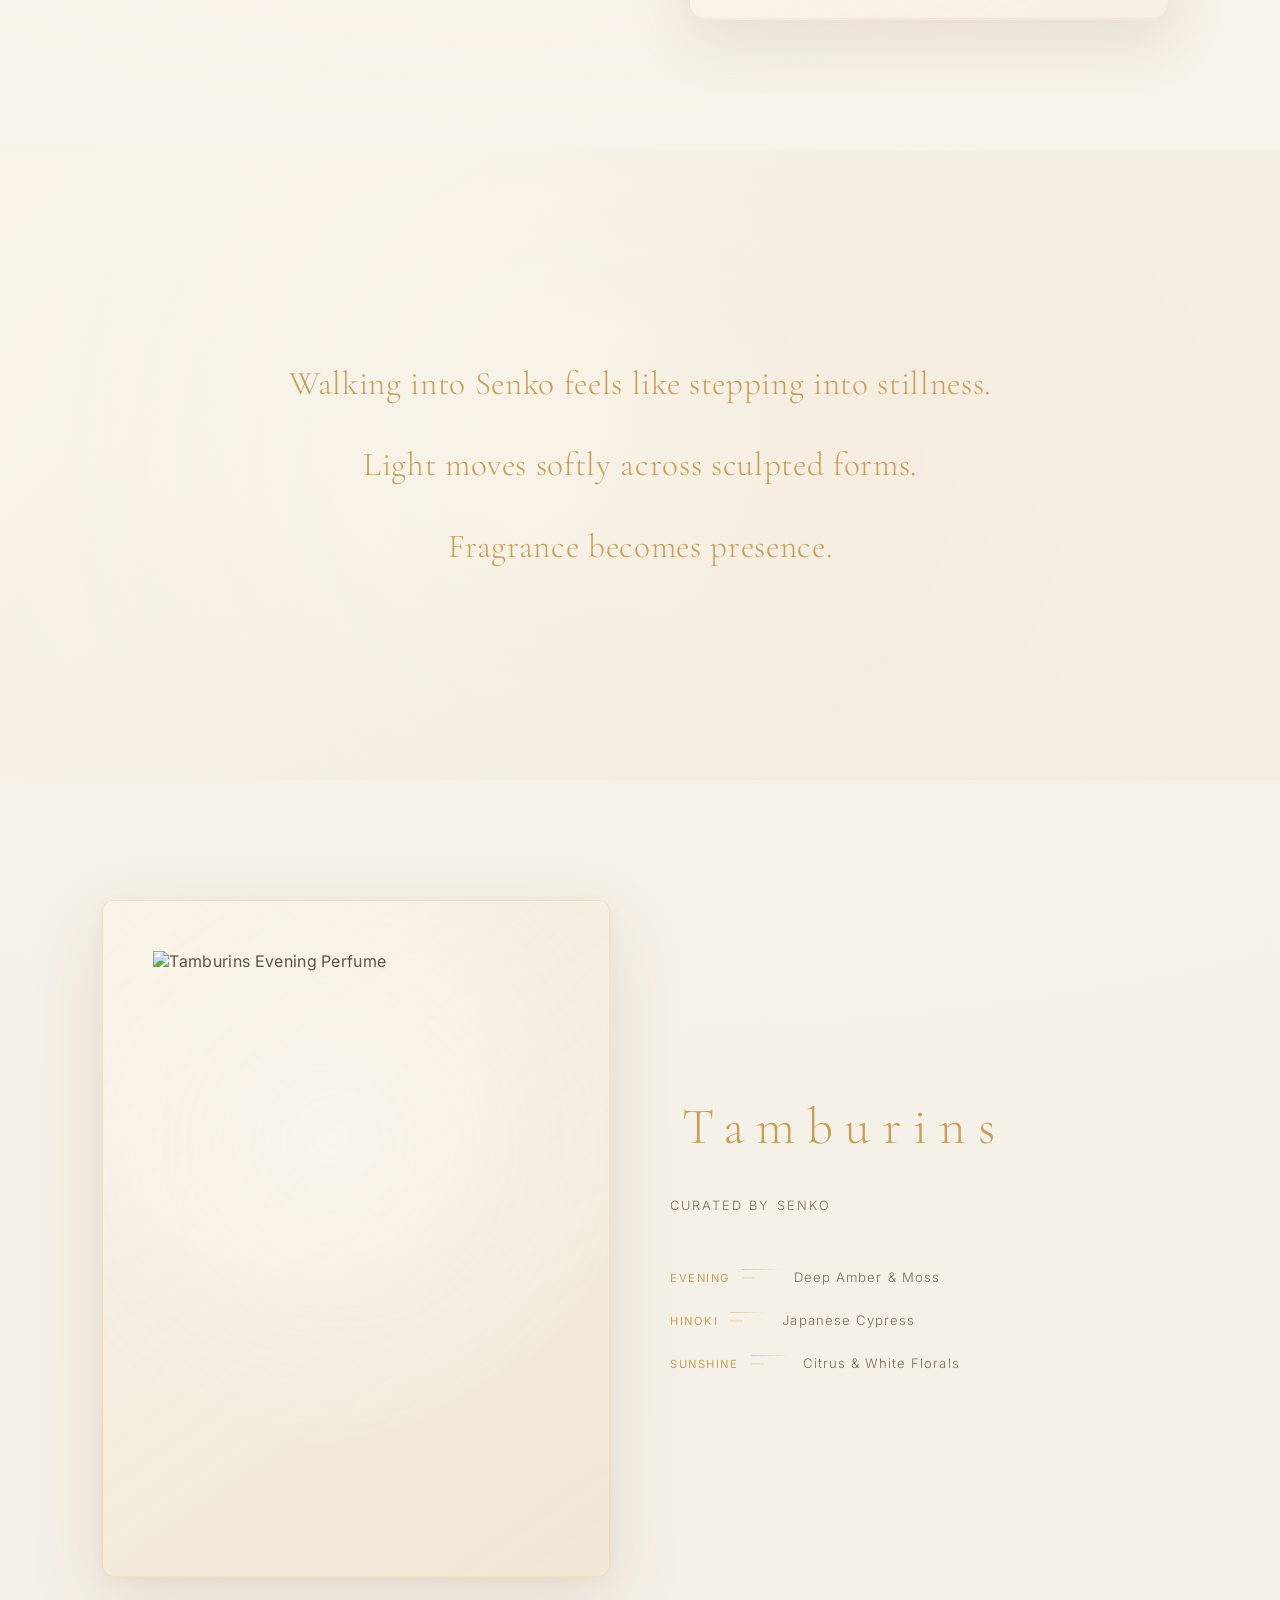
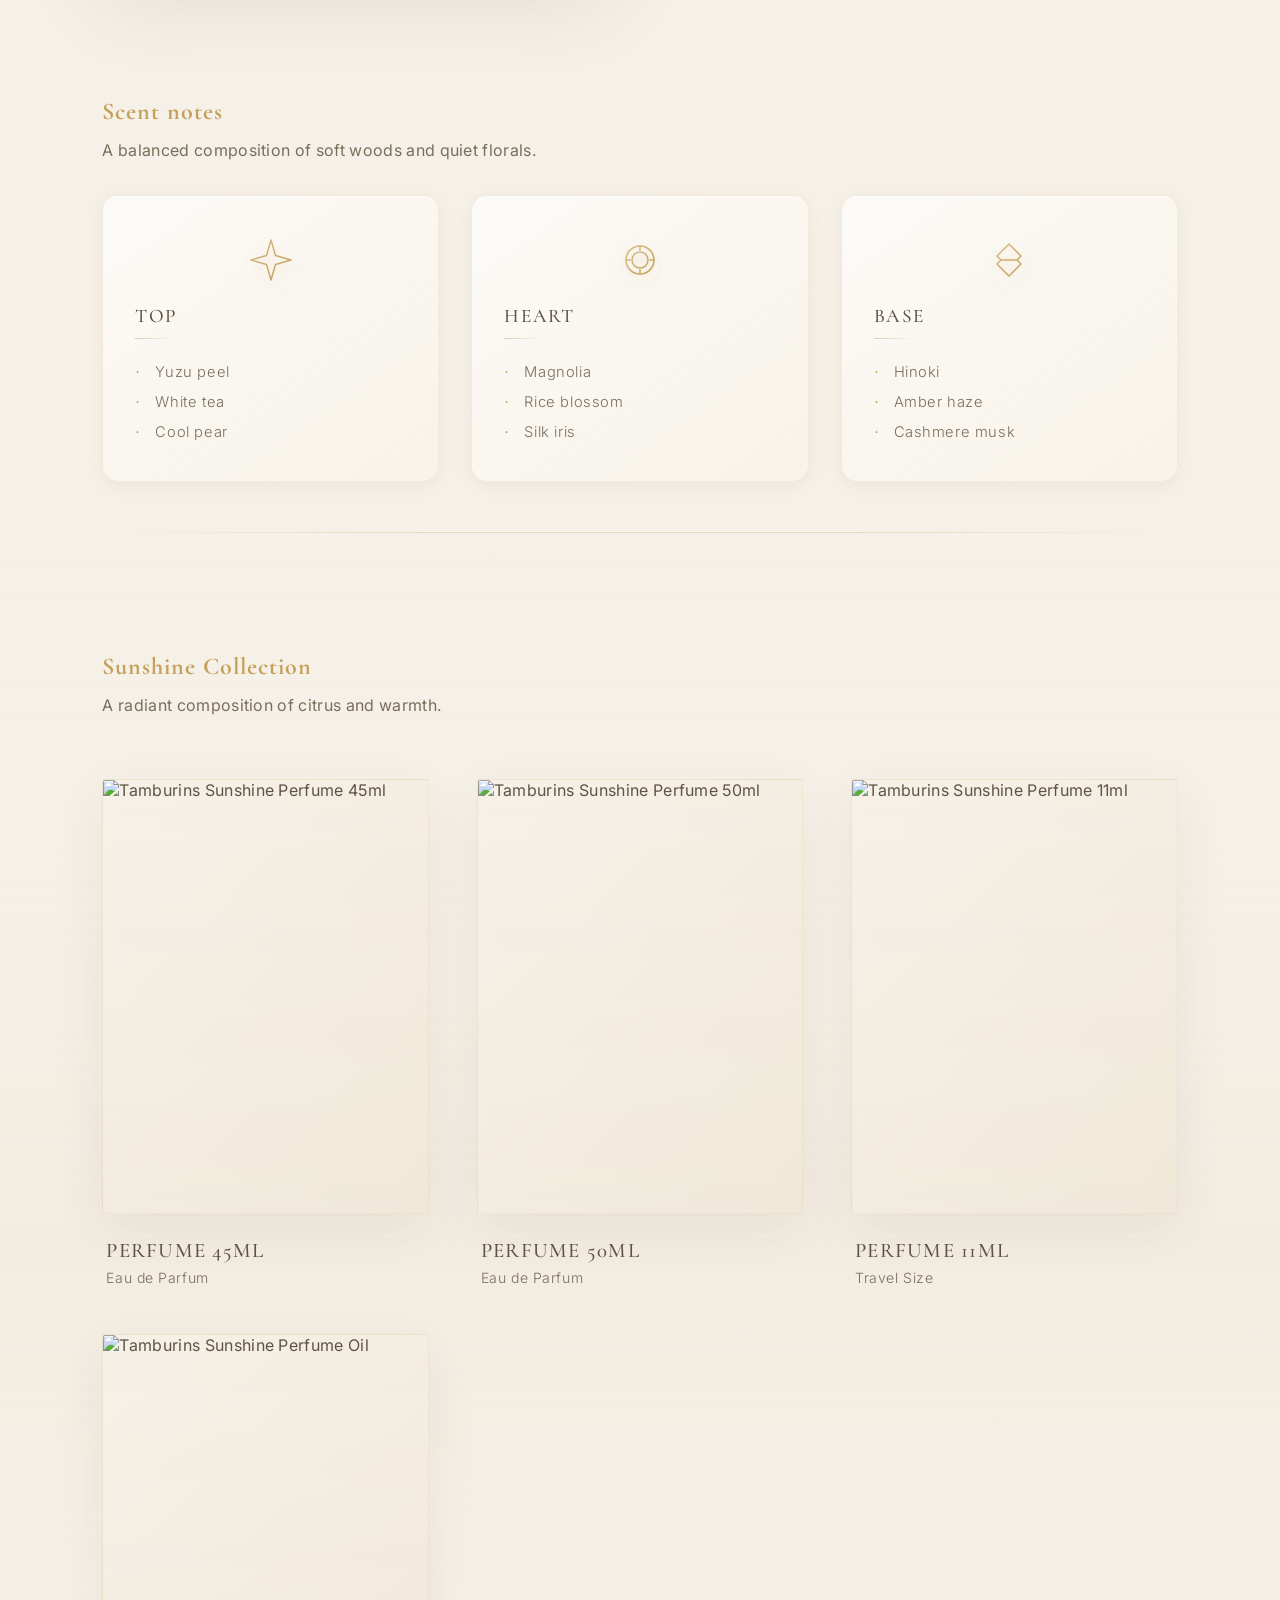
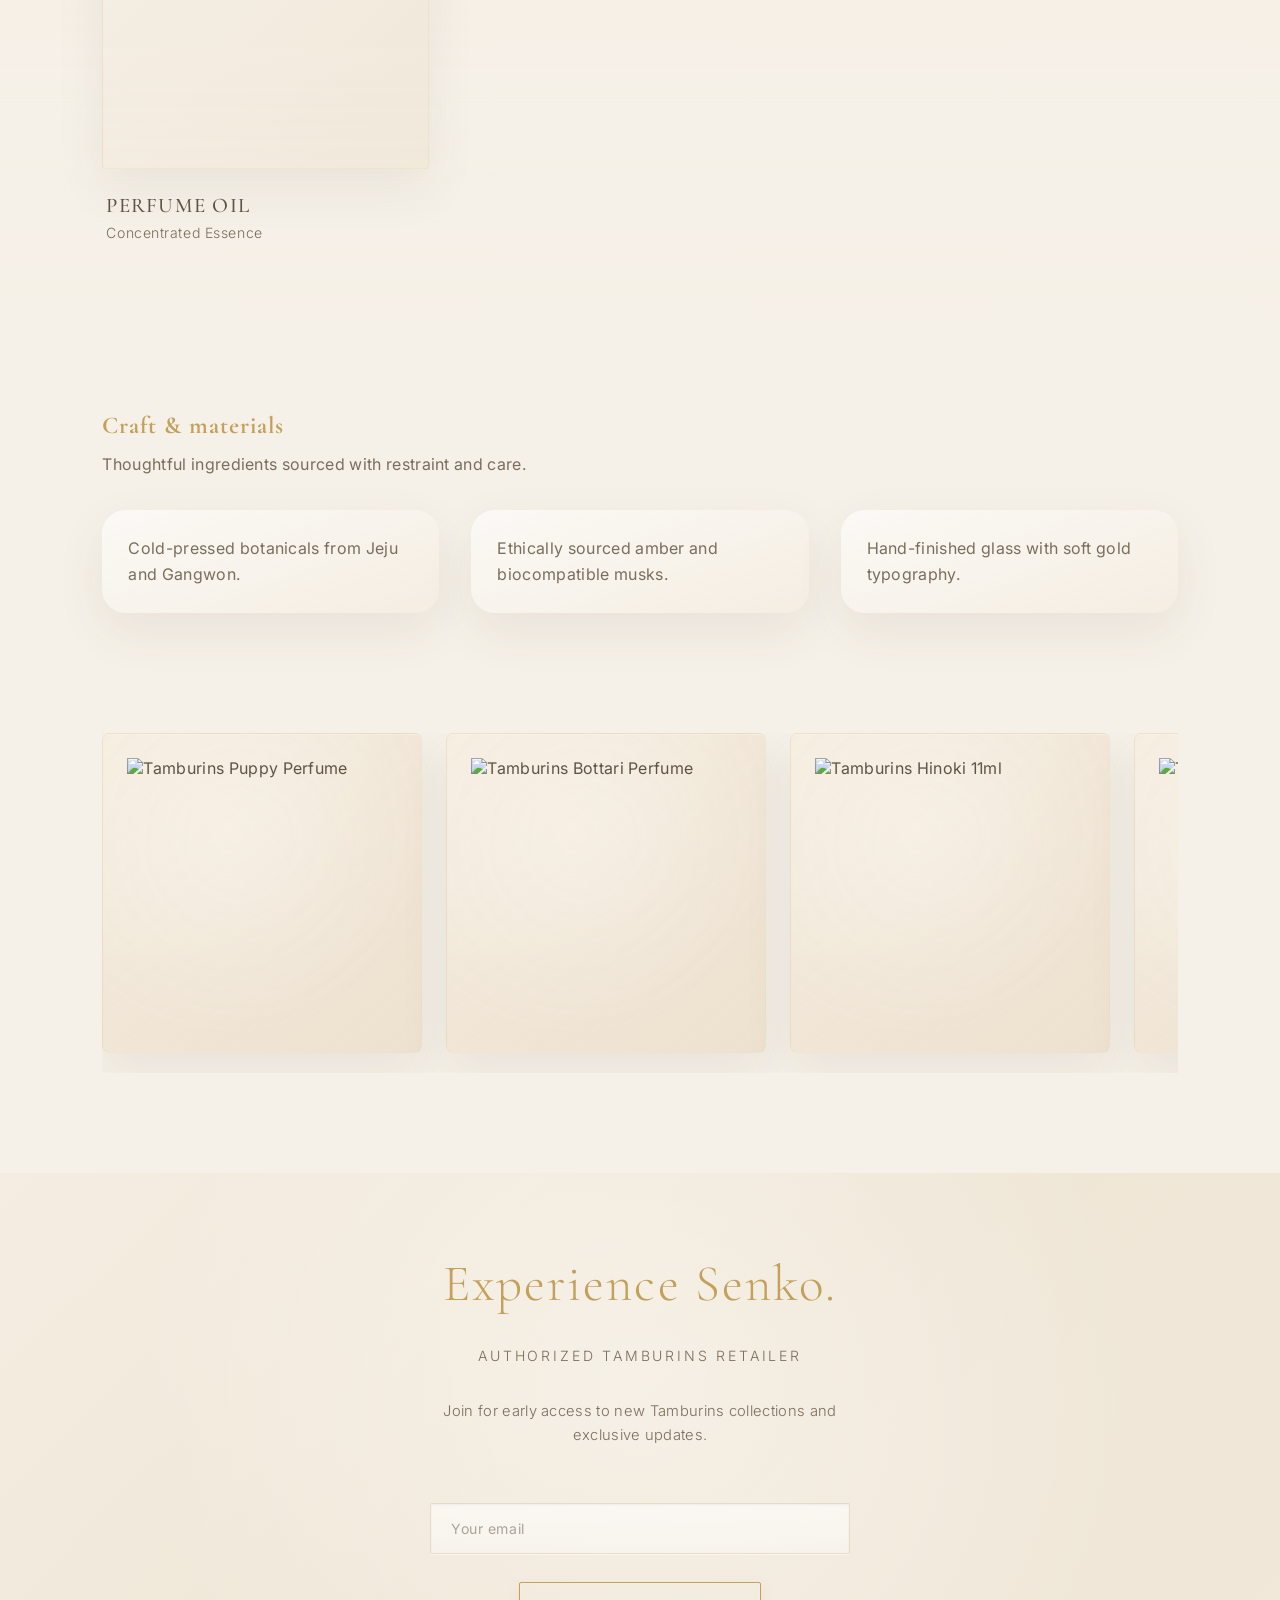
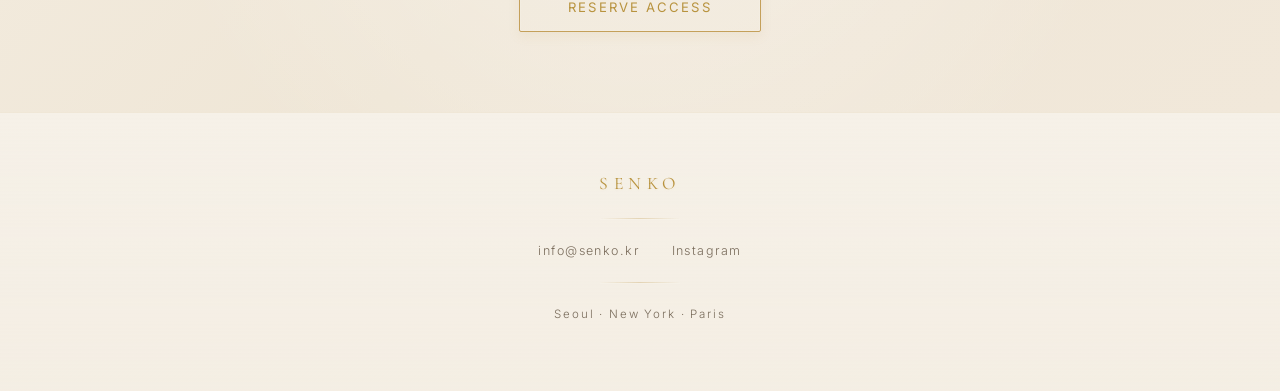
==== commit cf699bea: "main" ====
--- a/index.html
+++ b/index.html
@@ -133,7 +133,18 @@
         </div>
         <div class="notes-grid">
           <div class="note-card">
-            <div class="note-icon">○</div>
+            <div class="note-icon">
+              <svg width="48" height="48" viewBox="0 0 48 48" fill="none" xmlns="http://www.w3.org/2000/svg">
+                <path d="M24 4L28.5 19.5L44 24L28.5 28.5L24 44L19.5 28.5L4 24L19.5 19.5L24 4Z" stroke="url(#gold-gradient)" stroke-width="1.5" stroke-linejoin="round"/>
+                <defs>
+                  <linearGradient id="gold-gradient" x1="4" y1="4" x2="44" y2="44" gradientUnits="userSpaceOnUse">
+                    <stop offset="0%" stop-color="#d4b57a"/>
+                    <stop offset="50%" stop-color="#c4a05a"/>
+                    <stop offset="100%" stop-color="#b8933e"/>
+                  </linearGradient>
+                </defs>
+              </svg>
+            </div>
             <h3 class="note-layer">Top</h3>
             <div class="note-divider"></div>
             <ul class="note-list">
@@ -143,7 +154,23 @@
             </ul>
           </div>
           <div class="note-card">
-            <div class="note-icon">◇</div>
+            <div class="note-icon">
+              <svg width="48" height="48" viewBox="0 0 48 48" fill="none" xmlns="http://www.w3.org/2000/svg">
+                <circle cx="24" cy="24" r="14" stroke="url(#gold-gradient-2)" stroke-width="1.5"/>
+                <circle cx="24" cy="24" r="8" stroke="url(#gold-gradient-2)" stroke-width="1.5"/>
+                <line x1="24" y1="10" x2="24" y2="14" stroke="url(#gold-gradient-2)" stroke-width="1.5" stroke-linecap="round"/>
+                <line x1="24" y1="34" x2="24" y2="38" stroke="url(#gold-gradient-2)" stroke-width="1.5" stroke-linecap="round"/>
+                <line x1="38" y1="24" x2="34" y2="24" stroke="url(#gold-gradient-2)" stroke-width="1.5" stroke-linecap="round"/>
+                <line x1="14" y1="24" x2="10" y2="24" stroke="url(#gold-gradient-2)" stroke-width="1.5" stroke-linecap="round"/>
+                <defs>
+                  <linearGradient id="gold-gradient-2" x1="10" y1="10" x2="38" y2="38" gradientUnits="userSpaceOnUse">
+                    <stop offset="0%" stop-color="#d4b57a"/>
+                    <stop offset="50%" stop-color="#c4a05a"/>
+                    <stop offset="100%" stop-color="#b8933e"/>
+                  </linearGradient>
+                </defs>
+              </svg>
+            </div>
             <h3 class="note-layer">Heart</h3>
             <div class="note-divider"></div>
             <ul class="note-list">
@@ -153,7 +180,19 @@
             </ul>
           </div>
           <div class="note-card">
-            <div class="note-icon">△</div>
+            <div class="note-icon">
+              <svg width="48" height="48" viewBox="0 0 48 48" fill="none" xmlns="http://www.w3.org/2000/svg">
+                <path d="M24 8L36 20L32 24L36 28L24 40L12 28L16 24L12 20L24 8Z" stroke="url(#gold-gradient-3)" stroke-width="1.5" stroke-linejoin="round"/>
+                <line x1="16" y1="24" x2="32" y2="24" stroke="url(#gold-gradient-3)" stroke-width="1.5"/>
+                <defs>
+                  <linearGradient id="gold-gradient-3" x1="12" y1="8" x2="36" y2="40" gradientUnits="userSpaceOnUse">
+                    <stop offset="0%" stop-color="#d4b57a"/>
+                    <stop offset="50%" stop-color="#c4a05a"/>
+                    <stop offset="100%" stop-color="#b8933e"/>
+                  </linearGradient>
+                </defs>
+              </svg>
+            </div>
             <h3 class="note-layer">Base</h3>
             <div class="note-divider"></div>
             <ul class="note-list">
@@ -161,6 +200,61 @@
               <li>Amber haze</li>
               <li>Cashmere musk</li>
             </ul>
+          </div>
+        </div>
+      </section>
+
+      <section class="collection fade-in-section">
+        <div class="section-header">
+          <h2>Sunshine Collection</h2>
+          <p>A radiant composition of citrus and warmth.</p>
+        </div>
+        <button class="collection-nav collection-nav-prev" aria-label="Previous">
+          <svg viewBox="0 0 24 24">
+            <path d="M15 18l-6-6 6-6"/>
+          </svg>
+        </button>
+        <button class="collection-nav collection-nav-next" aria-label="Next">
+          <svg viewBox="0 0 24 24">
+            <path d="M9 18l6-6-6-6"/>
+          </svg>
+        </button>
+        <div class="collection-grid">
+          <div class="collection-item">
+            <div class="collection-image-wrapper">
+              <img src="https://web-resource.tamburins.com/catalog/product/12001748/6ddb0829-13e9-4485-a37b-3efd9786fa3d/thumbnail_45ml_Perfume_Sunshine_v3.jpg" alt="Tamburins Sunshine Perfume 45ml" class="collection-image" />
+            </div>
+            <div class="collection-info">
+              <h3 class="collection-title">Perfume 45ml</h3>
+              <p class="collection-subtitle">Eau de Parfum</p>
+            </div>
+          </div>
+          <div class="collection-item">
+            <div class="collection-image-wrapper">
+              <img src="https://web-resource.tamburins.com/catalog/product/12001681/dc58d104-21ff-4c78-beaa-12d38c1d453f/thumbnail_50ml_Perfume_Sunshine_v2.jpg" alt="Tamburins Sunshine Perfume 50ml" class="collection-image" />
+            </div>
+            <div class="collection-info">
+              <h3 class="collection-title">Perfume 50ml</h3>
+              <p class="collection-subtitle">Eau de Parfum</p>
+            </div>
+          </div>
+          <div class="collection-item">
+            <div class="collection-image-wrapper">
+              <img src="https://web-resource.tamburins.com/catalog/product/12001687/c5960850-74be-42f6-a8e9-e51c2a333e81/thumbnail_11ml_Perfume_Sunshine_v2.jpg" alt="Tamburins Sunshine Perfume 11ml" class="collection-image" />
+            </div>
+            <div class="collection-info">
+              <h3 class="collection-title">Perfume 11ml</h3>
+              <p class="collection-subtitle">Travel Size</p>
+            </div>
+          </div>
+          <div class="collection-item">
+            <div class="collection-image-wrapper">
+              <img src="https://web-resource.tamburins.com/catalog/product/12001711/3d2a001a-e1e1-4679-a750-be7fd591a49a/thumbnail_perfumeOil_sunshine.jpg" alt="Tamburins Sunshine Perfume Oil" class="collection-image" />
+            </div>
+            <div class="collection-info">
+              <h3 class="collection-title">Perfume Oil</h3>
+              <p class="collection-subtitle">Concentrated Essence</p>
+            </div>
           </div>
         </div>
       </section>
--- a/styles.css
+++ b/styles.css
@@ -95,32 +95,35 @@
 .mobile-menu-toggle {
   display: none;
   flex-direction: column;
-  justify-content: space-between;
-  width: 32px;
-  height: 22px;
-  background: none;
-  border: none;
+  justify-content: center;
+  gap: 6px;
+  width: 44px;
+  height: 44px;
+  background: linear-gradient(135deg, rgba(212, 181, 122, 0.12), rgba(196, 160, 90, 0.08));
+  border: 1px solid rgba(212, 181, 122, 0.25);
   cursor: pointer;
-  padding: 12px;
-  margin: -12px -12px -12px 0;
+  padding: 10px;
+  margin: -8px -8px -8px 0;
   z-index: 101;
   position: relative;
-  border-radius: 4px;
+  border-radius: 8px;
   transition: all 0.3s ease;
+  box-shadow: 0 2px 8px rgba(120, 92, 60, 0.1);
 }
 
 .mobile-menu-toggle:active {
-  background: rgba(212, 181, 122, 0.1);
+  background: linear-gradient(135deg, rgba(212, 181, 122, 0.2), rgba(196, 160, 90, 0.15));
+  transform: scale(0.95);
 }
 
 .hamburger-line {
   width: 100%;
-  height: 2px;
+  height: 2.5px;
   background: linear-gradient(90deg, var(--champagne-warm), var(--champagne));
   transition: all 0.4s cubic-bezier(0.4, 0, 0.2, 1);
   transform-origin: center;
-  border-radius: 2px;
-  box-shadow: 0 1px 2px rgba(120, 92, 60, 0.15);
+  border-radius: 3px;
+  box-shadow: 0 1px 2px rgba(120, 92, 60, 0.2);
 }
 
 .mobile-menu-toggle.active .hamburger-line:nth-child(1) {
@@ -921,18 +924,30 @@
 }
 
 .note-icon {
-  font-size: 2.5rem;
-  color: var(--champagne);
   margin-bottom: 20px;
-  opacity: 0.7;
-  transition: all 0.5s ease;
-  font-weight: 300;
-  line-height: 1;
+  transition: all 0.6s cubic-bezier(0.4, 0, 0.2, 1);
+  position: relative;
+  filter: drop-shadow(0 4px 8px rgba(196, 160, 90, 0.3)) 
+          drop-shadow(0 8px 20px rgba(212, 181, 122, 0.2));
+  display: flex;
+  align-items: center;
+  justify-content: center;
+}
+
+.note-icon svg {
+  transition: all 0.6s cubic-bezier(0.4, 0, 0.2, 1);
+  opacity: 0.85;
 }
 
 .note-card:hover .note-icon {
+  transform: scale(1.15) translateY(-4px) rotate(5deg);
+  filter: drop-shadow(0 8px 16px rgba(196, 160, 90, 0.45)) 
+          drop-shadow(0 16px 40px rgba(184, 147, 62, 0.3))
+          drop-shadow(0 0 24px rgba(212, 181, 122, 0.4));
+}
+
+.note-card:hover .note-icon svg {
   opacity: 1;
-  transform: scale(1.1) rotate(5deg);
 }
 
 .note-layer {
@@ -994,6 +1009,174 @@
 
 .note-card:hover .note-list li::before {
   transform: translateX(2px);
+}
+
+/* Collection Section */
+.collection {
+  padding: 120px 8vw;
+  position: relative;
+  background: linear-gradient(180deg, 
+    rgba(246, 241, 232, 0) 0%, 
+    rgba(246, 241, 232, 0.3) 20%, 
+    rgba(239, 230, 214, 0.4) 50%, 
+    rgba(246, 241, 232, 0.3) 80%, 
+    rgba(246, 241, 232, 0) 100%);
+}
+
+.collection::before {
+  content: '';
+  position: absolute;
+  top: 0;
+  left: 8vw;
+  right: 8vw;
+  height: 1px;
+  background: linear-gradient(90deg, 
+    transparent 0%, 
+    var(--champagne) 30%, 
+    var(--champagne) 70%, 
+    transparent 100%);
+  opacity: 0.3;
+}
+
+.collection-grid {
+  display: grid;
+  grid-template-columns: repeat(auto-fit, minmax(280px, 1fr));
+  gap: 48px;
+  margin-top: 60px;
+  position: relative;
+}
+
+.collection-nav {
+  display: none;
+  position: absolute;
+  top: 50%;
+  transform: translateY(-50%);
+  width: 48px;
+  height: 48px;
+  border-radius: 50%;
+  background: linear-gradient(135deg, rgba(212, 181, 122, 0.15), rgba(196, 160, 90, 0.1));
+  backdrop-filter: blur(12px);
+  border: 1px solid rgba(212, 181, 122, 0.3);
+  color: var(--champagne);
+  cursor: pointer;
+  z-index: 10;
+  transition: all 0.3s ease;
+  box-shadow: 0 4px 12px rgba(120, 92, 60, 0.15);
+  align-items: center;
+  justify-content: center;
+}
+
+.collection-nav:hover {
+  background: linear-gradient(135deg, rgba(212, 181, 122, 0.25), rgba(196, 160, 90, 0.2));
+  border-color: rgba(212, 181, 122, 0.5);
+  box-shadow: 0 6px 16px rgba(120, 92, 60, 0.25);
+  transform: translateY(-50%) scale(1.05);
+}
+
+.collection-nav:active {
+  transform: translateY(-50%) scale(0.95);
+}
+
+.collection-nav-prev {
+  left: -24px;
+}
+
+.collection-nav-next {
+  right: -24px;
+}
+
+.collection-nav svg {
+  width: 20px;
+  height: 20px;
+  stroke: var(--champagne);
+  stroke-width: 2;
+  stroke-linecap: round;
+  stroke-linejoin: round;
+  fill: none;
+}
+
+.collection-item {
+  position: relative;
+  display: flex;
+  flex-direction: column;
+  gap: 24px;
+  transition: transform 0.5s cubic-bezier(0.4, 0, 0.2, 1);
+}
+
+.collection-item:hover {
+  transform: translateY(-8px);
+}
+
+.collection-image-wrapper {
+  position: relative;
+  width: 100%;
+  aspect-ratio: 3/4;
+  overflow: hidden;
+  border-radius: 3px;
+  background: linear-gradient(135deg, rgba(246, 241, 232, 0.8), rgba(239, 230, 214, 0.8));
+  box-shadow: var(--shadow-soft);
+  transition: all 0.5s cubic-bezier(0.4, 0, 0.2, 1);
+  border: 1px solid rgba(212, 181, 122, 0.2);
+}
+
+.collection-image-wrapper::before {
+  content: '';
+  position: absolute;
+  top: 0;
+  left: 0;
+  right: 0;
+  bottom: 0;
+  background: linear-gradient(135deg, 
+    rgba(212, 181, 122, 0.08) 0%, 
+    transparent 50%, 
+    rgba(184, 147, 62, 0.06) 100%);
+  opacity: 0;
+  transition: opacity 0.5s ease;
+  pointer-events: none;
+  z-index: 1;
+}
+
+.collection-item:hover .collection-image-wrapper::before {
+  opacity: 1;
+}
+
+.collection-item:hover .collection-image-wrapper {
+  box-shadow: var(--shadow-warm);
+}
+
+.collection-image {
+  width: 100%;
+  height: 100%;
+  object-fit: cover;
+  transition: transform 0.7s cubic-bezier(0.4, 0, 0.2, 1);
+}
+
+.collection-item:hover .collection-image {
+  transform: scale(1.05);
+}
+
+.collection-info {
+  display: flex;
+  flex-direction: column;
+  gap: 6px;
+  padding: 0 4px;
+}
+
+.collection-title {
+  font-family: "Cormorant Garamond", serif;
+  font-size: 1.3rem;
+  font-weight: 500;
+  letter-spacing: 0.06em;
+  color: var(--text);
+  text-transform: uppercase;
+}
+
+.collection-subtitle {
+  font-family: "Inter", sans-serif;
+  font-size: 0.88rem;
+  font-weight: 300;
+  letter-spacing: 0.04em;
+  color: var(--text-soft);
 }
 
 .notes-grid h3 {
@@ -1349,6 +1532,9 @@
 @media (max-width: 720px) {
   .site-header {
     padding: 24px 5vw;
+    opacity: 1;
+    background: rgba(246, 241, 232, 0.95);
+    backdrop-filter: blur(12px);
   }
 
   .nav-logo {
@@ -1473,6 +1659,43 @@
   .note-label {
     font-size: 0.68rem;
     min-width: 42px;
+  }
+
+  .collection {
+    padding: 80px 5vw;
+  }
+
+  .collection-grid {
+    display: flex;
+    overflow-x: auto;
+    scroll-snap-type: x mandatory;
+    gap: 24px;
+    margin-top: 48px;
+    padding-bottom: 20px;
+    -webkit-overflow-scrolling: touch;
+    scrollbar-width: none;
+  }
+
+  .collection-grid::-webkit-scrollbar {
+    display: none;
+  }
+
+  .collection-item {
+    flex: 0 0 75vw;
+    max-width: 320px;
+    scroll-snap-align: start;
+  }
+
+  .collection-nav {
+    display: flex;
+  }
+
+  .collection-nav-prev {
+    left: 5vw;
+  }
+
+  .collection-nav-next {
+    right: 5vw;
   }
 
   section {
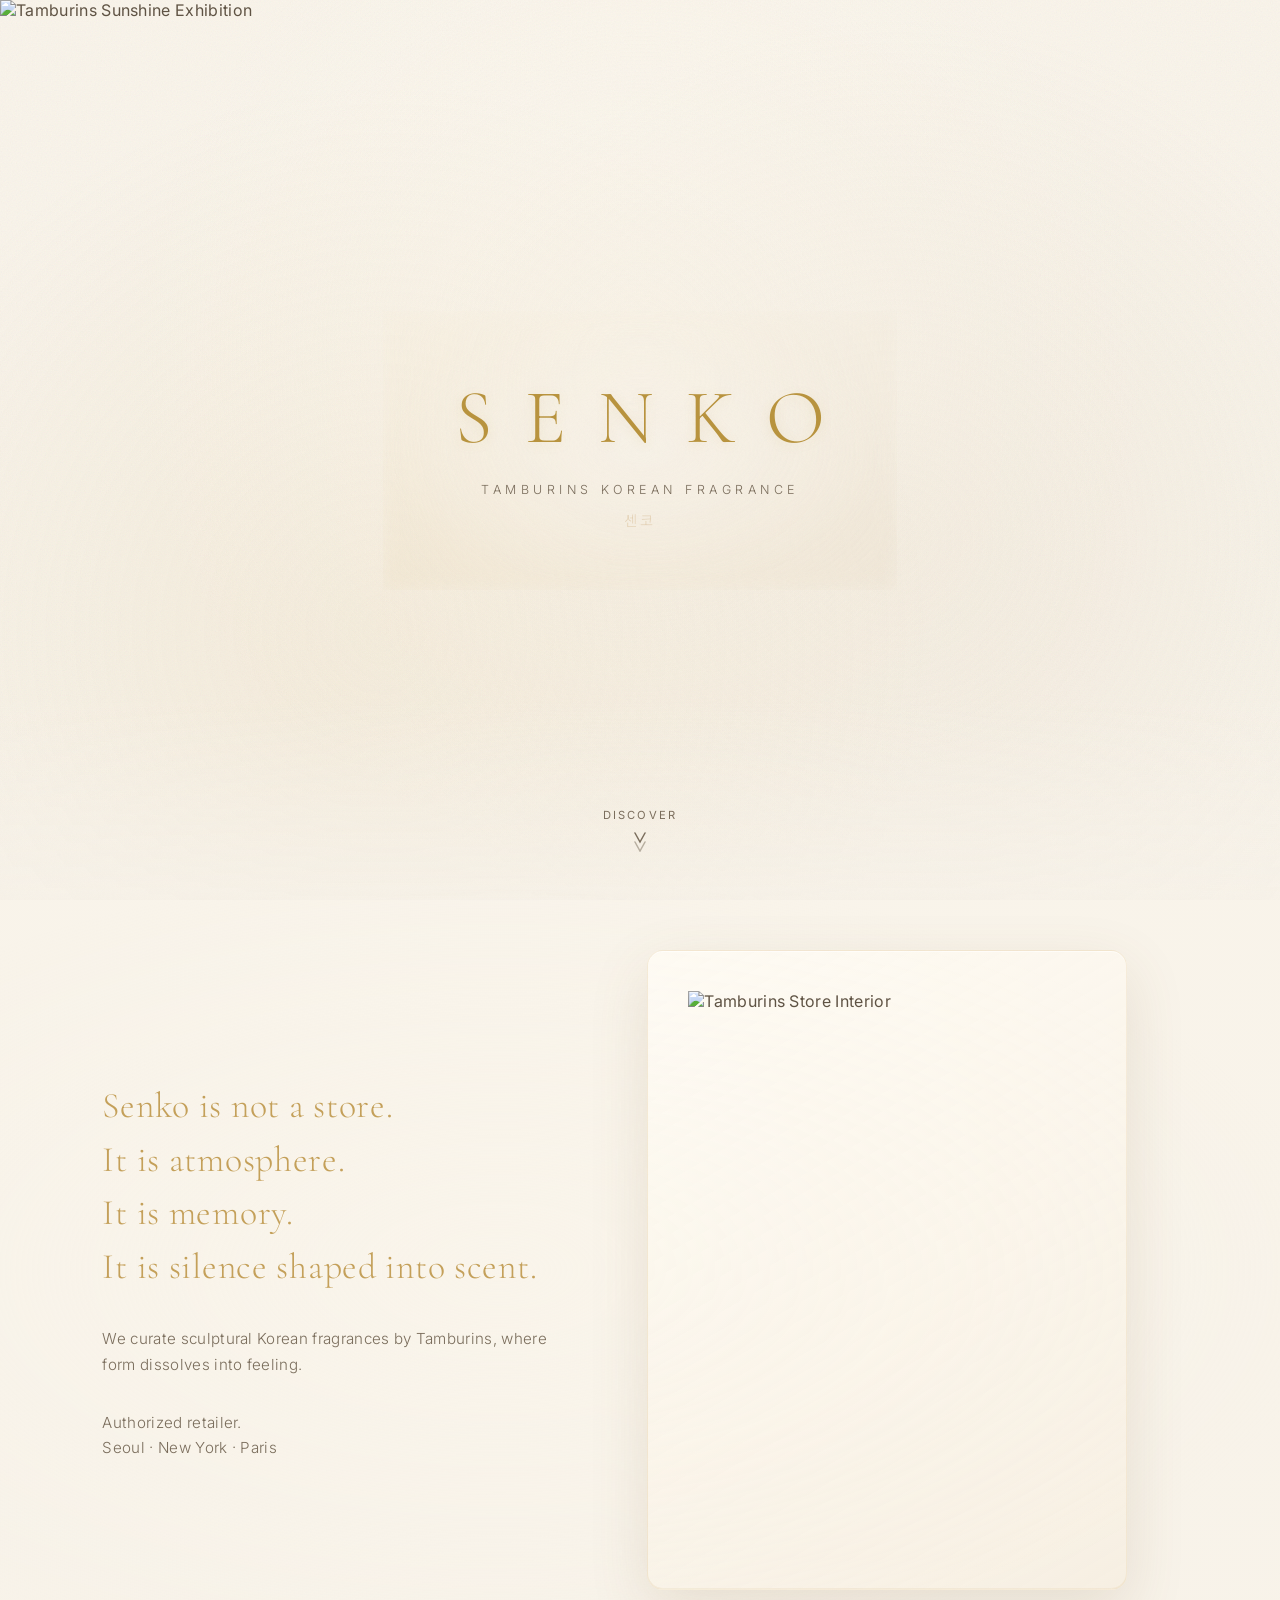
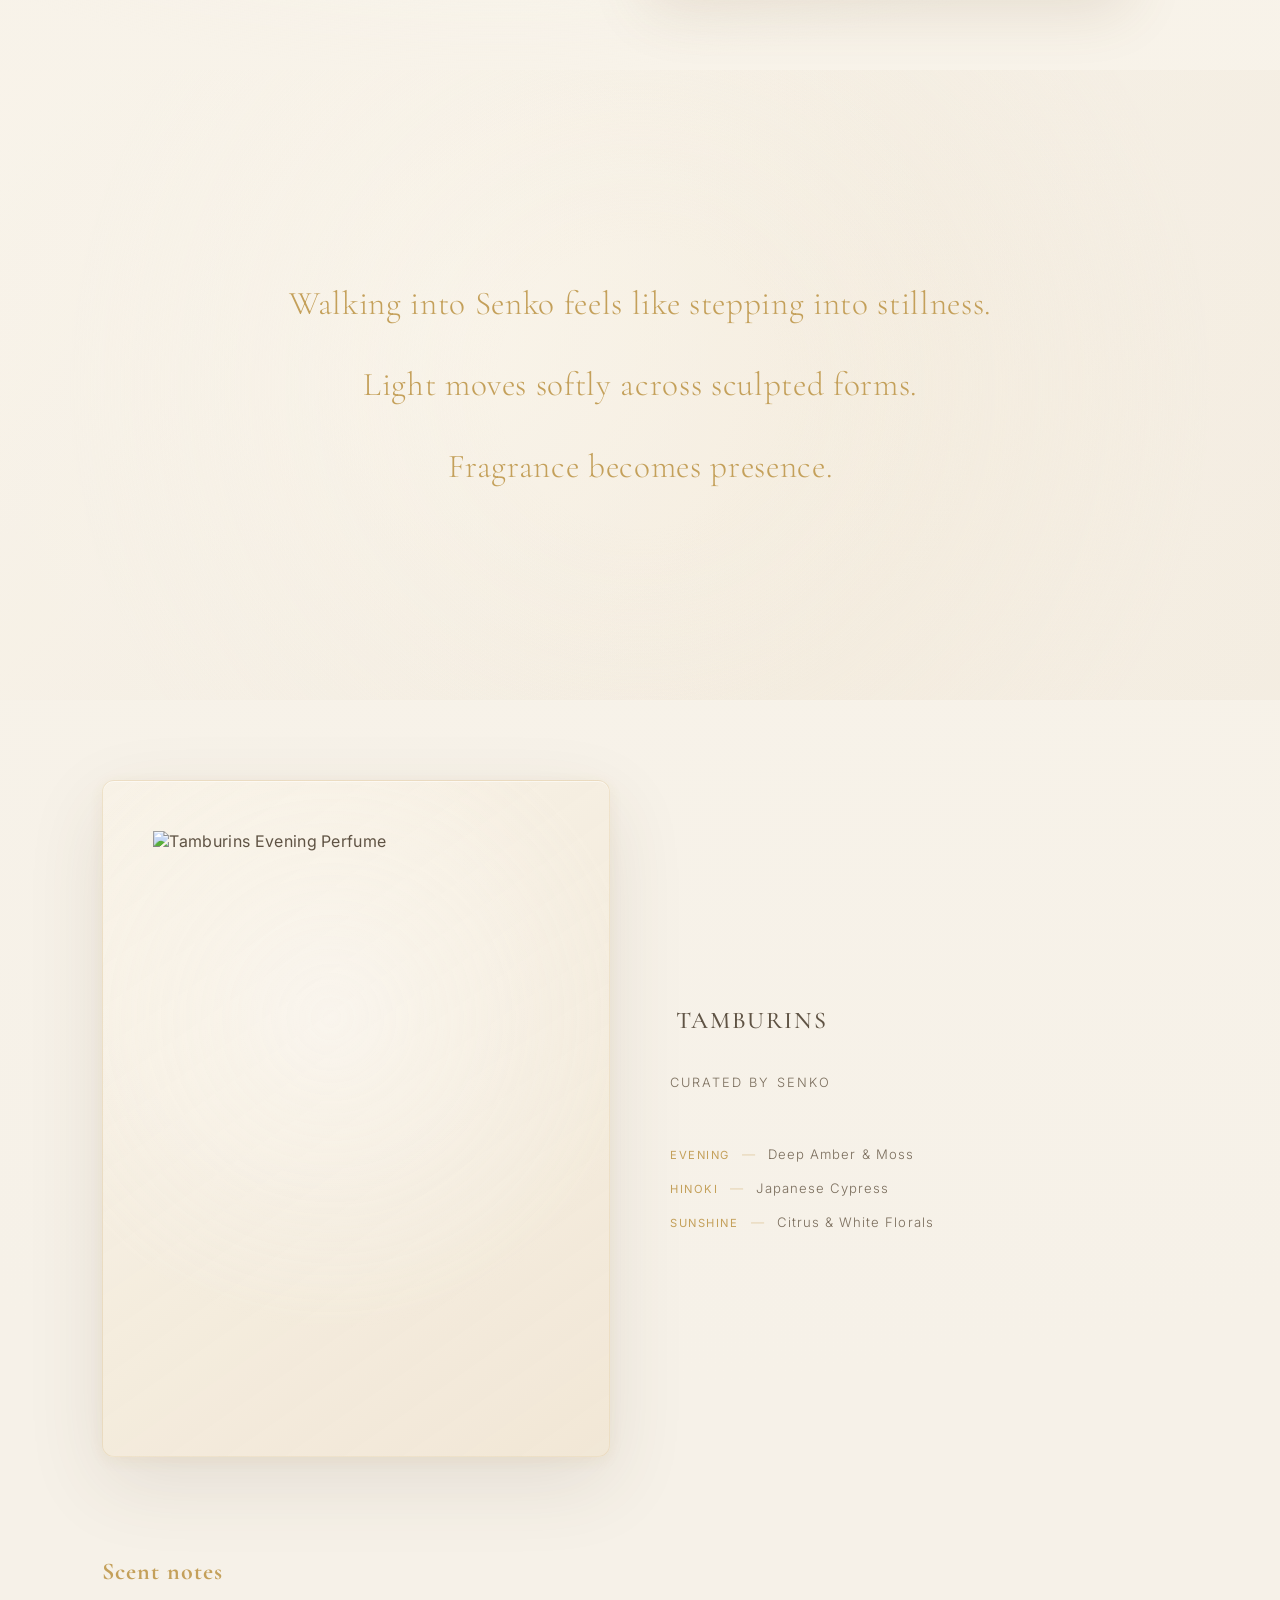
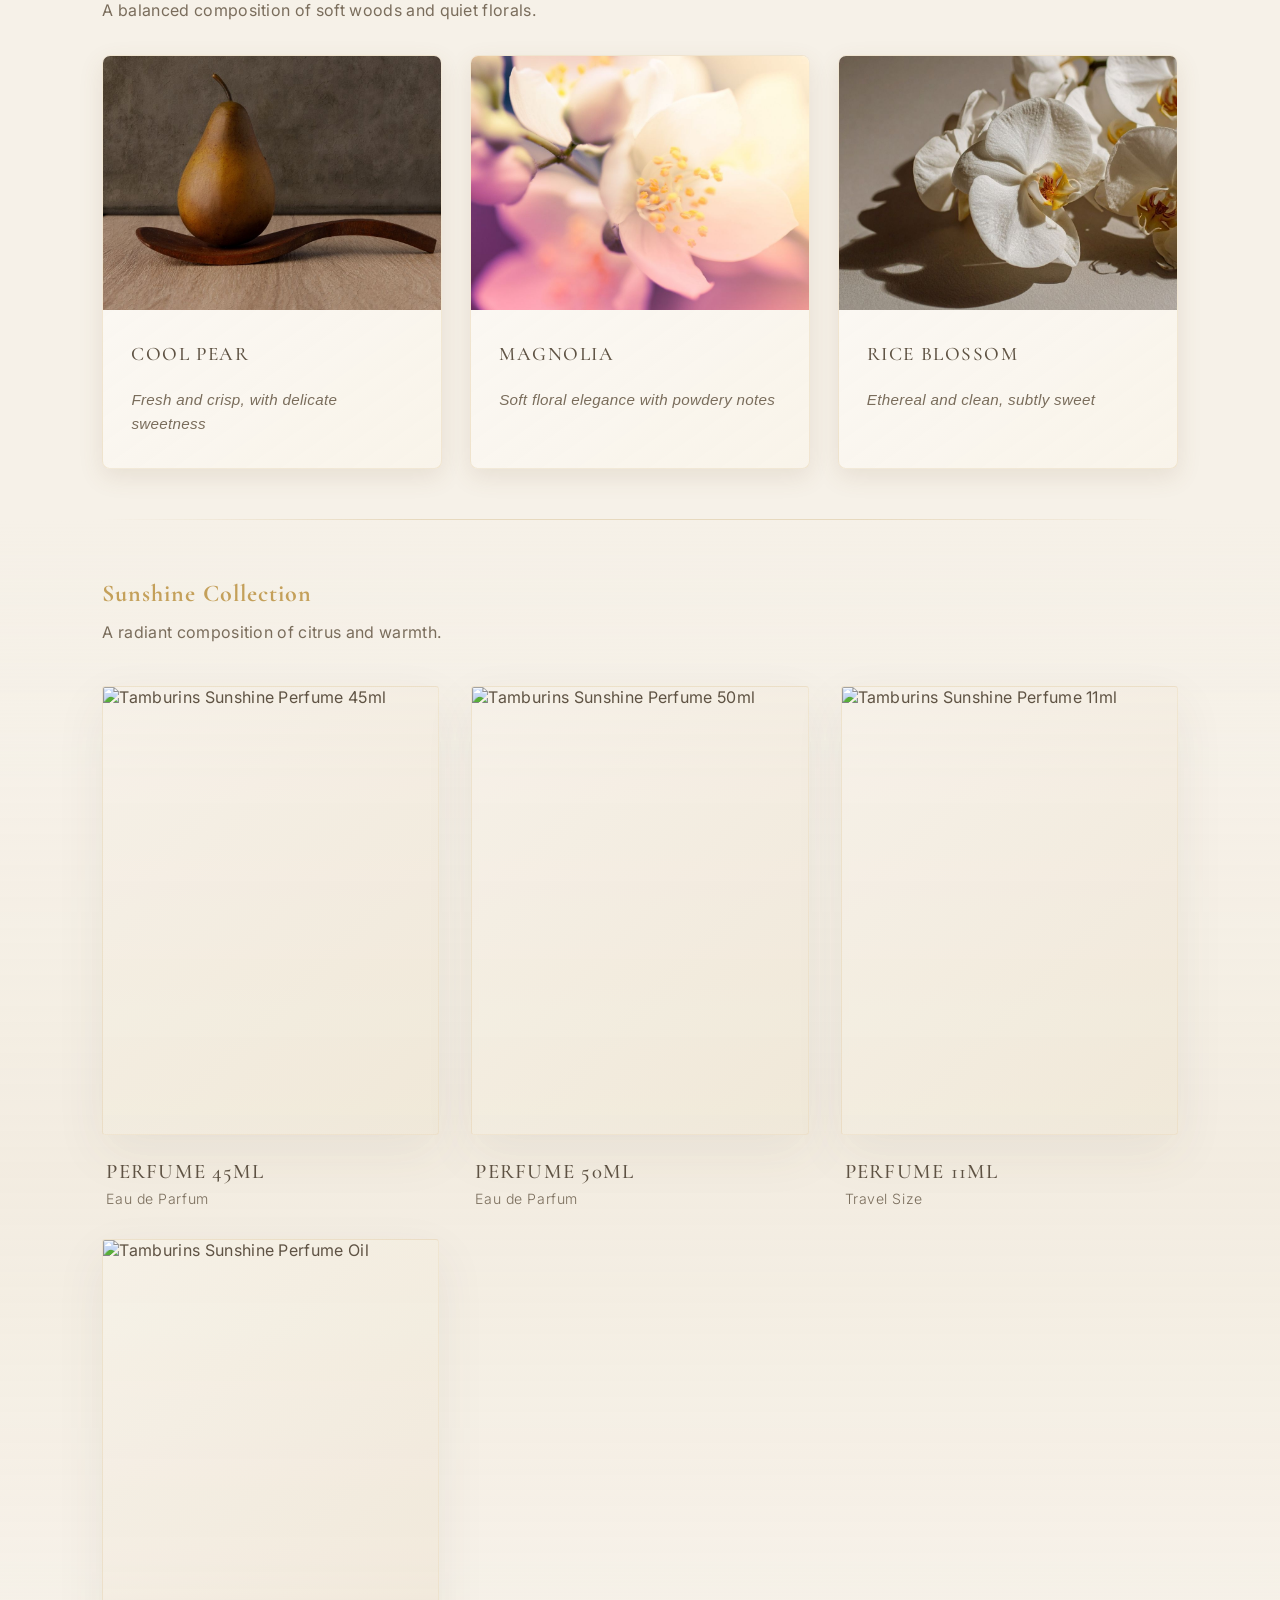
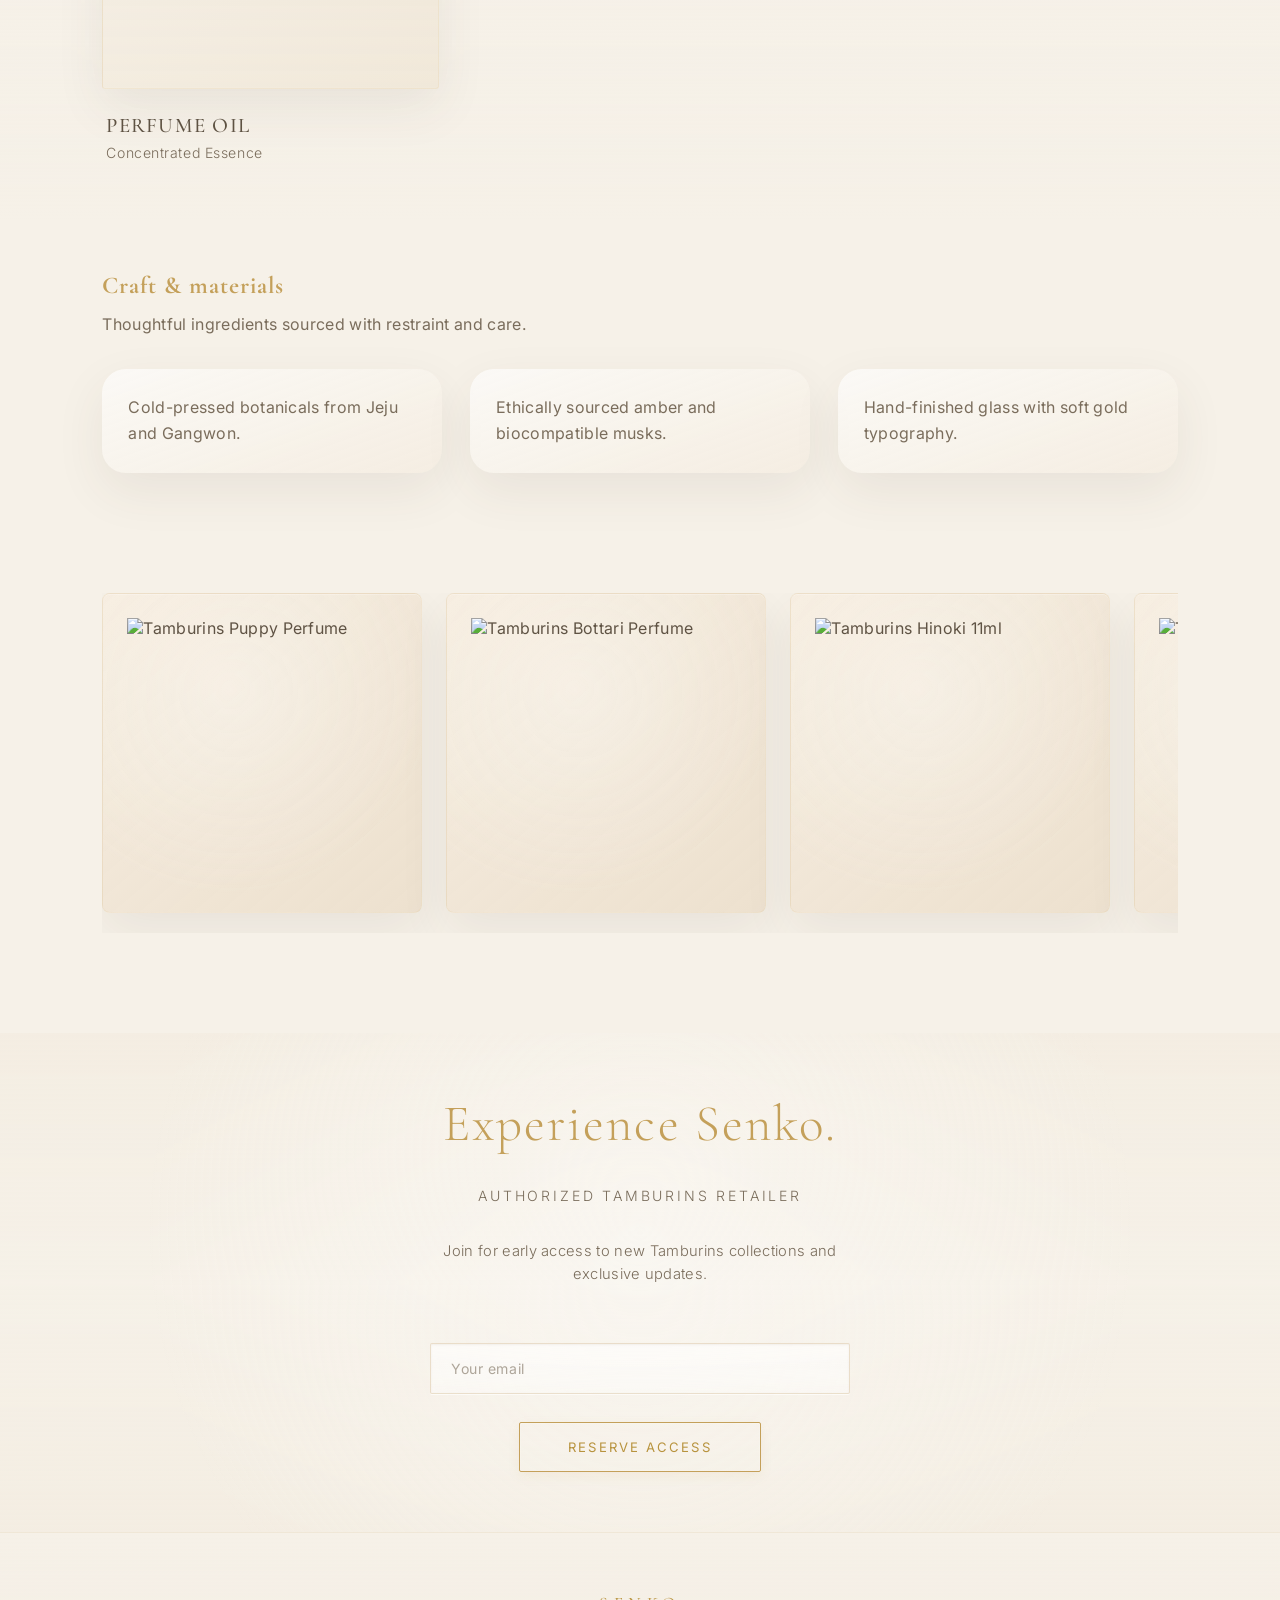
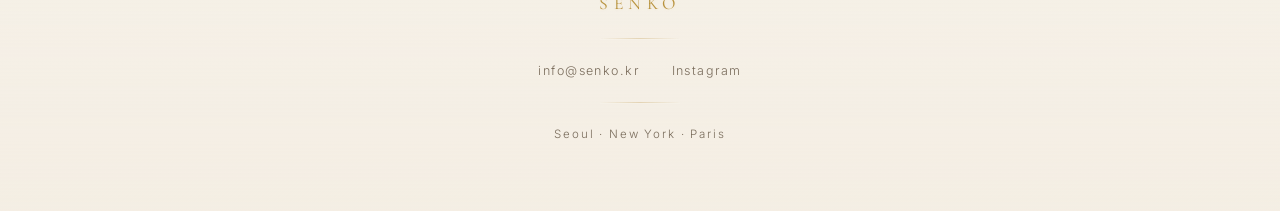
==== commit cd574fd8: "main" ====
--- a/index.html
+++ b/index.html
@@ -27,18 +27,18 @@
         <span class="hamburger-line"></span>
       </button>
       <nav class="nav" aria-label="Primary">
-        <a href="#story">Story</a>
-        <a href="#notes">Notes</a>
-        <a href="#craft">Craft</a>
-        <a href="#gallery">Gallery</a>
+        <a href="index.html">Home</a>
+        <a href="shop.html">Shop</a>
+        <a href="about.html">About</a>
+        <a href="contact.html">Contact</a>
       </nav>
     </header>
     <div class="mobile-menu-overlay">
       <nav class="mobile-nav" aria-label="Mobile navigation">
-        <a href="#story" class="mobile-nav-link">Story</a>
-        <a href="#notes" class="mobile-nav-link">Notes</a>
-        <a href="#craft" class="mobile-nav-link">Craft</a>
-        <a href="#gallery" class="mobile-nav-link">Gallery</a>
+        <a href="index.html" class="mobile-nav-link">Home</a>
+        <a href="shop.html" class="mobile-nav-link">Shop</a>
+        <a href="about.html" class="mobile-nav-link">About</a>
+        <a href="contact.html" class="mobile-nav-link">Contact</a>
       </nav>
       <div class="mobile-menu-footer">
         <p class="mobile-menu-tagline">센코 — 한국 향수</p>
@@ -85,7 +85,7 @@
         </div>
         <div class="story-image" aria-hidden="true">
           <div class="image-frame">
-            <img src="https://web-resource.tamburins.com/catalog/product/12001657/ada86946-ca87-443f-8ef7-70722195c9e3/thumbnail_50ml_Perfume_Hinoki2.jpg" alt="Tamburins Hinoki Perfume" class="frame-image" />
+            <img src="https://web-resource.tamburins.com/store/store/cec79fba-e27b-4450-b3dc-097b7e2c4191/Store_Nowhere_01.jpg" alt="Tamburins Store Interior" class="frame-image" />
           </div>
         </div>
       </section>
@@ -133,73 +133,31 @@
         </div>
         <div class="notes-grid">
           <div class="note-card">
-            <div class="note-icon">
-              <svg width="48" height="48" viewBox="0 0 48 48" fill="none" xmlns="http://www.w3.org/2000/svg">
-                <path d="M24 4L28.5 19.5L44 24L28.5 28.5L24 44L19.5 28.5L4 24L19.5 19.5L24 4Z" stroke="url(#gold-gradient)" stroke-width="1.5" stroke-linejoin="round"/>
-                <defs>
-                  <linearGradient id="gold-gradient" x1="4" y1="4" x2="44" y2="44" gradientUnits="userSpaceOnUse">
-                    <stop offset="0%" stop-color="#d4b57a"/>
-                    <stop offset="50%" stop-color="#c4a05a"/>
-                    <stop offset="100%" stop-color="#b8933e"/>
-                  </linearGradient>
-                </defs>
-              </svg>
-            </div>
-            <h3 class="note-layer">Top</h3>
-            <div class="note-divider"></div>
-            <ul class="note-list">
-              <li>Yuzu peel</li>
-              <li>White tea</li>
-              <li>Cool pear</li>
-            </ul>
+            <div class="note-card-image">
+              <img src="img/notes/1.jpg" alt="Cool pear" />
+            </div>
+            <div class="note-card-content">
+              <h3 class="note-card-title">Cool Pear</h3>
+              <p class="note-card-description">Fresh and crisp, with delicate sweetness</p>
+            </div>
           </div>
           <div class="note-card">
-            <div class="note-icon">
-              <svg width="48" height="48" viewBox="0 0 48 48" fill="none" xmlns="http://www.w3.org/2000/svg">
-                <circle cx="24" cy="24" r="14" stroke="url(#gold-gradient-2)" stroke-width="1.5"/>
-                <circle cx="24" cy="24" r="8" stroke="url(#gold-gradient-2)" stroke-width="1.5"/>
-                <line x1="24" y1="10" x2="24" y2="14" stroke="url(#gold-gradient-2)" stroke-width="1.5" stroke-linecap="round"/>
-                <line x1="24" y1="34" x2="24" y2="38" stroke="url(#gold-gradient-2)" stroke-width="1.5" stroke-linecap="round"/>
-                <line x1="38" y1="24" x2="34" y2="24" stroke="url(#gold-gradient-2)" stroke-width="1.5" stroke-linecap="round"/>
-                <line x1="14" y1="24" x2="10" y2="24" stroke="url(#gold-gradient-2)" stroke-width="1.5" stroke-linecap="round"/>
-                <defs>
-                  <linearGradient id="gold-gradient-2" x1="10" y1="10" x2="38" y2="38" gradientUnits="userSpaceOnUse">
-                    <stop offset="0%" stop-color="#d4b57a"/>
-                    <stop offset="50%" stop-color="#c4a05a"/>
-                    <stop offset="100%" stop-color="#b8933e"/>
-                  </linearGradient>
-                </defs>
-              </svg>
-            </div>
-            <h3 class="note-layer">Heart</h3>
-            <div class="note-divider"></div>
-            <ul class="note-list">
-              <li>Magnolia</li>
-              <li>Rice blossom</li>
-              <li>Silk iris</li>
-            </ul>
+            <div class="note-card-image">
+              <img src="img/notes/2.jpg" alt="Magnolia" />
+            </div>
+            <div class="note-card-content">
+              <h3 class="note-card-title">Magnolia</h3>
+              <p class="note-card-description">Soft floral elegance with powdery notes</p>
+            </div>
           </div>
           <div class="note-card">
-            <div class="note-icon">
-              <svg width="48" height="48" viewBox="0 0 48 48" fill="none" xmlns="http://www.w3.org/2000/svg">
-                <path d="M24 8L36 20L32 24L36 28L24 40L12 28L16 24L12 20L24 8Z" stroke="url(#gold-gradient-3)" stroke-width="1.5" stroke-linejoin="round"/>
-                <line x1="16" y1="24" x2="32" y2="24" stroke="url(#gold-gradient-3)" stroke-width="1.5"/>
-                <defs>
-                  <linearGradient id="gold-gradient-3" x1="12" y1="8" x2="36" y2="40" gradientUnits="userSpaceOnUse">
-                    <stop offset="0%" stop-color="#d4b57a"/>
-                    <stop offset="50%" stop-color="#c4a05a"/>
-                    <stop offset="100%" stop-color="#b8933e"/>
-                  </linearGradient>
-                </defs>
-              </svg>
-            </div>
-            <h3 class="note-layer">Base</h3>
-            <div class="note-divider"></div>
-            <ul class="note-list">
-              <li>Hinoki</li>
-              <li>Amber haze</li>
-              <li>Cashmere musk</li>
-            </ul>
+            <div class="note-card-image">
+              <img src="img/notes/3.jpg" alt="Rice blossom" />
+            </div>
+            <div class="note-card-content">
+              <h3 class="note-card-title">Rice Blossom</h3>
+              <p class="note-card-description">Ethereal and clean, subtly sweet</p>
+            </div>
           </div>
         </div>
       </section>
--- a/styles.css
+++ b/styles.css
@@ -481,10 +481,10 @@
 
 .story-split {
   display: grid;
-  grid-template-columns: repeat(auto-fit, minmax(340px, 1fr));
-  gap: 80px;
+  grid-template-columns: 1fr 1.3fr;
+  gap: 48px;
   align-items: center;
-  padding: 80px 8vw;
+  padding: 50px 8vw;
   opacity: 0;
   transform: translateY(30px);
   transition: opacity 1s ease, transform 1s ease;
@@ -521,7 +521,7 @@
   line-height: 1.5;
   color: var(--champagne);
   font-weight: 300;
-  margin-bottom: 48px;
+  margin-bottom: 32px;
   letter-spacing: 0.02em;
 }
 
@@ -615,8 +615,8 @@
   min-height: 70vh;
   display: grid;
   place-items: center;
-  padding: 100px 8vw;
-  margin: 50px 0;
+  padding: 60px 8vw;
+  margin: 30px 0;
   overflow: hidden;
   background: 
     radial-gradient(circle at 35% 40%, rgba(250, 245, 235, 0.8), transparent 55%),
@@ -672,7 +672,7 @@
   display: grid;
   grid-template-columns: repeat(auto-fit, minmax(320px, 1fr));
   gap: 60px;
-  padding: 70px 8vw;
+  padding: 50px 8vw;
   align-items: center;
   opacity: 0;
   transform: translateY(30px);
@@ -876,144 +876,102 @@
 .notes-grid,
 .craft-grid {
   display: grid;
-  gap: 32px;
+  gap: 28px;
   grid-template-columns: repeat(auto-fit, minmax(240px, 1fr));
 }
 
 .note-card {
-  background: 
-    linear-gradient(145deg, rgba(255, 255, 255, 0.65), rgba(250, 245, 235, 0.5));
-  backdrop-filter: blur(10px);
-  border: 1px solid rgba(212, 181, 122, 0.2);
-  border-radius: 16px;
-  padding: 40px 32px;
-  position: relative;
+  background: linear-gradient(145deg, rgba(255, 255, 255, 0.7), rgba(250, 245, 235, 0.6));
+  backdrop-filter: blur(12px);
+  border: 1px solid rgba(212, 181, 122, 0.25);
+  border-radius: 8px;
   overflow: hidden;
+  position: relative;
   transition: all 0.5s cubic-bezier(0.4, 0, 0.2, 1);
   box-shadow: 
-    0 4px 16px rgba(120, 92, 60, 0.08),
+    0 8px 24px rgba(120, 92, 60, 0.12),
     inset 0 1px 0 rgba(255, 255, 255, 0.8);
+  display: flex;
+  flex-direction: column;
 }
 
 .note-card::before {
   content: '';
   position: absolute;
-  top: 0;
-  left: 0;
-  right: 0;
-  height: 2px;
-  background: linear-gradient(90deg, 
-    transparent,
-    var(--champagne) 50%,
-    transparent
-  );
+  inset: 0;
+  background: linear-gradient(135deg, 
+    rgba(212, 181, 122, 0.08) 0%, 
+    transparent 50%, 
+    rgba(184, 147, 62, 0.06) 100%);
   opacity: 0;
   transition: opacity 0.5s ease;
+  pointer-events: none;
+  z-index: 1;
 }
 
 .note-card:hover {
   transform: translateY(-8px);
   box-shadow: 
-    0 12px 32px rgba(120, 92, 60, 0.15),
+    0 16px 40px rgba(120, 92, 60, 0.2),
     inset 0 1px 0 rgba(255, 255, 255, 0.9);
-  border-color: rgba(212, 181, 122, 0.35);
+  border-color: rgba(212, 181, 122, 0.4);
 }
 
 .note-card:hover::before {
   opacity: 1;
 }
 
-.note-icon {
-  margin-bottom: 20px;
-  transition: all 0.6s cubic-bezier(0.4, 0, 0.2, 1);
-  position: relative;
-  filter: drop-shadow(0 4px 8px rgba(196, 160, 90, 0.3)) 
-          drop-shadow(0 8px 20px rgba(212, 181, 122, 0.2));
-  display: flex;
-  align-items: center;
-  justify-content: center;
-}
-
-.note-icon svg {
-  transition: all 0.6s cubic-bezier(0.4, 0, 0.2, 1);
-  opacity: 0.85;
-}
-
-.note-card:hover .note-icon {
-  transform: scale(1.15) translateY(-4px) rotate(5deg);
-  filter: drop-shadow(0 8px 16px rgba(196, 160, 90, 0.45)) 
-          drop-shadow(0 16px 40px rgba(184, 147, 62, 0.3))
-          drop-shadow(0 0 24px rgba(212, 181, 122, 0.4));
-}
-
-.note-card:hover .note-icon svg {
-  opacity: 1;
-}
-
-.note-layer {
+.note-card-image {
+  width: 100%;
+  aspect-ratio: 4/3;
+  overflow: hidden;
+  position: relative;
+}
+
+.note-card-image img {
+  width: 100%;
+  height: 100%;
+  object-fit: cover;
+  transition: transform 0.7s cubic-bezier(0.4, 0, 0.2, 1);
+}
+
+.note-card:hover .note-card-image img {
+  transform: scale(1.08);
+}
+
+.note-card-content {
+  padding: 32px 28px;
+  display: flex;
+  flex-direction: column;
+  gap: 12px;
+  position: relative;
+  z-index: 2;
+}
+
+.note-card-title {
   font-family: "Cormorant Garamond", serif;
-  font-size: 1.4rem;
+  font-size: 1.8rem;
   font-weight: 500;
   letter-spacing: 0.08em;
   color: var(--text);
-  margin-bottom: 16px;
-  text-transform: uppercase;
-}
-
-.note-divider {
-  width: 40px;
-  height: 1px;
-  background: linear-gradient(90deg, var(--champagne), transparent);
-  margin-bottom: 24px;
-  transition: width 0.5s cubic-bezier(0.4, 0, 0.2, 1);
-}
-
-.note-card:hover .note-divider {
-  width: 60px;
-}
-
-.note-list {
-  list-style: none;
-  padding: 0;
+  text-transform: uppercase;
   margin: 0;
-  display: flex;
-  flex-direction: column;
-  gap: 12px;
-}
-
-.note-list li {
+}
+
+.note-card-description {
   font-family: "Inter", sans-serif;
-  font-size: 0.92rem;
-  font-weight: 300;
-  letter-spacing: 0.04em;
-  color: var(--text-soft);
-  padding-left: 20px;
-  position: relative;
-  transition: all 0.3s ease;
-}
-
-.note-list li::before {
-  content: '·';
-  position: absolute;
-  left: 0;
-  color: var(--champagne);
-  font-size: 1.2rem;
-  line-height: 1;
-  transition: transform 0.3s ease;
-}
-
-.note-card:hover .note-list li {
-  color: var(--text);
-  padding-left: 24px;
-}
-
-.note-card:hover .note-list li::before {
-  transform: translateX(2px);
+  font-size: 0.95rem;
+  font-weight: 300;
+  line-height: 1.7;
+  letter-spacing: 0.02em;
+  color: var(--text-soft);
+  margin: 0;
+  font-style: italic;
 }
 
 /* Collection Section */
 .collection {
-  padding: 120px 8vw;
+  padding: 60px 8vw;
   position: relative;
   background: linear-gradient(180deg, 
     rgba(246, 241, 232, 0) 0%, 
@@ -1041,8 +999,8 @@
 .collection-grid {
   display: grid;
   grid-template-columns: repeat(auto-fit, minmax(280px, 1fr));
-  gap: 48px;
-  margin-top: 60px;
+  gap: 32px;
+  margin-top: 40px;
   position: relative;
 }
 
@@ -1774,3 +1732,717 @@
     padding: 50px 5vw 60px;
   }
 }
+
+/* Multi-page Styles */
+
+/* Active navigation state */
+.nav a.active,
+.mobile-nav-link.active {
+  color: var(--champagne-warm);
+  font-weight: 500;
+}
+
+/* Page Content Layout */
+.page-content {
+  padding-top: 100px;
+}
+
+/* Page Hero */
+.page-hero {
+  padding: 80px 8vw 50px;
+  text-align: center;
+  background: linear-gradient(180deg, 
+    rgba(246, 241, 232, 0.3) 0%, 
+    rgba(246, 241, 232, 0) 100%);
+}
+
+.page-hero-content {
+  max-width: 800px;
+  margin: 0 auto;
+}
+
+.page-title {
+  font-family: "Cormorant Garamond", serif;
+  font-size: clamp(2.8rem, 7vw, 5rem);
+  font-weight: 400;
+  letter-spacing: 0.12em;
+  color: var(--text);
+  margin-bottom: 24px;
+  text-transform: uppercase;
+}
+
+.page-subtitle {
+  font-family: "Inter", sans-serif;
+  font-size: 1rem;
+  font-weight: 300;
+  letter-spacing: 0.08em;
+  color: var(--text-soft);
+}
+
+/* Shop Page Styles */
+.shop-section {
+  padding: 50px 8vw 60px;
+}
+
+.shop-filters {
+  display: flex;
+  justify-content: center;
+  gap: 16px;
+  margin-bottom: 40px;
+  flex-wrap: wrap;
+}
+
+.filter-btn {
+  font-family: "Inter", sans-serif;
+  font-size: 0.88rem;
+  font-weight: 300;
+  letter-spacing: 0.06em;
+  padding: 12px 28px;
+  background: transparent;
+  border: 1px solid rgba(212, 181, 122, 0.3);
+  color: var(--text);
+  cursor: pointer;
+  transition: all 0.3s ease;
+  border-radius: 24px;
+  text-transform: uppercase;
+}
+
+.filter-btn:hover {
+  border-color: var(--champagne);
+  color: var(--champagne-warm);
+  background: rgba(212, 181, 122, 0.08);
+}
+
+.filter-btn.active {
+  background: linear-gradient(135deg, rgba(212, 181, 122, 0.15), rgba(196, 160, 90, 0.1));
+  border-color: var(--champagne);
+  color: var(--champagne-warm);
+}
+
+.shop-grid {
+  display: grid;
+  grid-template-columns: repeat(auto-fill, minmax(300px, 1fr));
+  gap: 32px;
+}
+
+.product-card {
+  display: flex;
+  flex-direction: column;
+  gap: 20px;
+  transition: transform 0.4s ease;
+}
+
+.product-card:hover {
+  transform: translateY(-8px);
+}
+
+.product-image-wrapper {
+  position: relative;
+  aspect-ratio: 3/4;
+  overflow: hidden;
+  border-radius: 3px;
+  background: linear-gradient(135deg, rgba(246, 241, 232, 0.6), rgba(239, 230, 214, 0.6));
+  box-shadow: var(--shadow-soft);
+  transition: all 0.4s ease;
+  border: 1px solid rgba(212, 181, 122, 0.2);
+}
+
+.product-card:hover .product-image-wrapper {
+  box-shadow: var(--shadow-warm);
+}
+
+.product-image {
+  width: 100%;
+  height: 100%;
+  object-fit: cover;
+  transition: transform 0.6s ease;
+}
+
+.product-card:hover .product-image {
+  transform: scale(1.05);
+}
+
+.product-overlay {
+  position: absolute;
+  inset: 0;
+  background: linear-gradient(180deg, transparent 0%, rgba(95, 83, 68, 0.85) 100%);
+  display: flex;
+  align-items: flex-end;
+  justify-content: center;
+  padding: 32px;
+  opacity: 0;
+  transition: opacity 0.4s ease;
+}
+
+.product-card:hover .product-overlay {
+  opacity: 1;
+}
+
+.btn-view {
+  font-family: "Inter", sans-serif;
+  font-size: 0.88rem;
+  font-weight: 400;
+  letter-spacing: 0.08em;
+  padding: 14px 32px;
+  background: rgba(246, 241, 232, 0.95);
+  border: 1px solid var(--champagne);
+  color: var(--text);
+  cursor: pointer;
+  transition: all 0.3s ease;
+  text-transform: uppercase;
+  border-radius: 2px;
+}
+
+.btn-view:hover {
+  background: var(--champagne);
+  color: var(--ivory);
+}
+
+.product-info {
+  display: flex;
+  flex-direction: column;
+  gap: 8px;
+  padding: 0 4px;
+}
+
+.product-name {
+  font-family: "Cormorant Garamond", serif;
+  font-size: 1.5rem;
+  font-weight: 500;
+  letter-spacing: 0.08em;
+  color: var(--text);
+  text-transform: uppercase;
+}
+
+.product-type {
+  font-family: "Inter", sans-serif;
+  font-size: 0.9rem;
+  font-weight: 300;
+  letter-spacing: 0.04em;
+  color: var(--text-soft);
+}
+
+.product-notes {
+  font-family: "Inter", sans-serif;
+  font-size: 0.85rem;
+  font-weight: 300;
+  letter-spacing: 0.04em;
+  color: var(--text-soft);
+  font-style: italic;
+}
+
+.product-price {
+  font-family: "Inter", sans-serif;
+  font-size: 1.1rem;
+  font-weight: 400;
+  letter-spacing: 0.04em;
+  color: var(--champagne-warm);
+  margin-top: 4px;
+}
+
+/* About Page Styles */
+.about-intro {
+  padding: 50px 8vw;
+  background: linear-gradient(180deg, 
+    rgba(246, 241, 232, 0) 0%, 
+    rgba(239, 230, 214, 0.3) 50%, 
+    rgba(246, 241, 232, 0) 100%);
+}
+
+.about-text-block {
+  max-width: 900px;
+  margin: 0 auto;
+}
+
+.section-title {
+  font-family: "Cormorant Garamond", serif;
+  font-size: clamp(2rem, 5vw, 3rem);
+  font-weight: 400;
+  letter-spacing: 0.1em;
+  color: var(--text);
+  text-align: center;
+  margin-bottom: 32px;
+  text-transform: uppercase;
+}
+
+.text-content {
+  display: flex;
+  flex-direction: column;
+  gap: 24px;
+}
+
+.text-content p {
+  font-family: "Inter", sans-serif;
+  font-size: 1.1rem;
+  font-weight: 300;
+  line-height: 1.9;
+  letter-spacing: 0.02em;
+  color: var(--text);
+}
+
+.about-philosophy {
+  padding: 60px 8vw;
+}
+
+.philosophy-grid {
+  display: grid;
+  grid-template-columns: repeat(auto-fit, minmax(280px, 1fr));
+  gap: 32px;
+  margin-top: 40px;
+}
+
+.philosophy-card {
+  display: flex;
+  flex-direction: column;
+  align-items: center;
+  text-align: center;
+  gap: 20px;
+  padding: 36px 24px;
+  background: linear-gradient(135deg, rgba(255, 255, 255, 0.5), rgba(239, 230, 214, 0.3));
+  border: 1px solid rgba(212, 181, 122, 0.2);
+  border-radius: 3px;
+  box-shadow: var(--shadow-soft);
+  transition: all 0.4s ease;
+}
+
+.philosophy-card:hover {
+  transform: translateY(-8px);
+  box-shadow: var(--shadow-warm);
+}
+
+.philosophy-icon {
+  filter: drop-shadow(0 4px 8px rgba(196, 160, 90, 0.3));
+}
+
+.philosophy-card h3 {
+  font-family: "Cormorant Garamond", serif;
+  font-size: 1.5rem;
+  font-weight: 500;
+  letter-spacing: 0.08em;
+  color: var(--text);
+  text-transform: uppercase;
+}
+
+.philosophy-card p {
+  font-family: "Inter", sans-serif;
+  font-size: 0.95rem;
+  font-weight: 300;
+  line-height: 1.8;
+  letter-spacing: 0.02em;
+  color: var(--text-soft);
+}
+
+.about-locations {
+  padding: 60px 8vw;
+  background: linear-gradient(180deg, 
+    rgba(246, 241, 232, 0) 0%, 
+    rgba(239, 230, 214, 0.3) 50%, 
+    rgba(246, 241, 232, 0) 100%);
+}
+
+.locations-grid {
+  display: grid;
+  grid-template-columns: repeat(auto-fit, minmax(280px, 1fr));
+  gap: 32px;
+  margin-top: 40px;
+}
+
+.location-card {
+  padding: 32px;
+  background: linear-gradient(135deg, rgba(255, 255, 255, 0.6), rgba(239, 230, 214, 0.4));
+  border: 1px solid rgba(212, 181, 122, 0.25);
+  border-radius: 3px;
+  box-shadow: var(--shadow-soft);
+  transition: all 0.4s ease;
+}
+
+.location-card:hover {
+  box-shadow: var(--shadow-warm);
+  transform: translateY(-4px);
+}
+
+.location-card h3 {
+  font-family: "Cormorant Garamond", serif;
+  font-size: 1.6rem;
+  font-weight: 500;
+  letter-spacing: 0.08em;
+  color: var(--text);
+  margin-bottom: 16px;
+  text-transform: uppercase;
+}
+
+.location-address,
+.location-hours {
+  font-family: "Inter", sans-serif;
+  font-size: 0.95rem;
+  font-weight: 300;
+  line-height: 1.8;
+  letter-spacing: 0.02em;
+  color: var(--text-soft);
+  margin-bottom: 16px;
+}
+
+/* Contact Page Styles */
+.contact-section {
+  padding: 50px 8vw 60px;
+}
+
+.contact-wrapper {
+  display: grid;
+  grid-template-columns: 1fr 1.2fr;
+  gap: 60px;
+  max-width: 1400px;
+  margin: 0 auto;
+}
+
+.contact-info h2 {
+  font-family: "Cormorant Garamond", serif;
+  font-size: 2.2rem;
+  font-weight: 500;
+  letter-spacing: 0.08em;
+  color: var(--text);
+  margin-bottom: 24px;
+  text-transform: uppercase;
+}
+
+.contact-intro {
+  font-family: "Inter", sans-serif;
+  font-size: 1rem;
+  font-weight: 300;
+  line-height: 1.8;
+  letter-spacing: 0.02em;
+  color: var(--text-soft);
+  margin-bottom: 32px;
+}
+
+.contact-methods {
+  display: flex;
+  flex-direction: column;
+  gap: 24px;
+  margin-bottom: 32px;
+}
+
+.contact-method h3 {
+  font-family: "Cormorant Garamond", serif;
+  font-size: 1.2rem;
+  font-weight: 500;
+  letter-spacing: 0.06em;
+  color: var(--text);
+  margin-bottom: 12px;
+  text-transform: uppercase;
+}
+
+.contact-method p,
+.contact-method a {
+  font-family: "Inter", sans-serif;
+  font-size: 0.95rem;
+  font-weight: 300;
+  line-height: 1.8;
+  letter-spacing: 0.02em;
+  color: var(--text-soft);
+  text-decoration: none;
+  transition: color 0.3s ease;
+}
+
+.contact-method a:hover {
+  color: var(--champagne-warm);
+}
+
+.contact-note {
+  font-style: italic;
+  font-size: 0.88rem;
+}
+
+.contact-social h3 {
+  font-family: "Cormorant Garamond", serif;
+  font-size: 1.2rem;
+  font-weight: 500;
+  letter-spacing: 0.06em;
+  color: var(--text);
+  margin-bottom: 16px;
+  text-transform: uppercase;
+}
+
+.social-links {
+  display: flex;
+  gap: 24px;
+}
+
+.social-link {
+  font-family: "Inter", sans-serif;
+  font-size: 0.95rem;
+  font-weight: 300;
+  letter-spacing: 0.04em;
+  color: var(--text-soft);
+  text-decoration: none;
+  transition: color 0.3s ease;
+}
+
+.social-link:hover {
+  color: var(--champagne-warm);
+}
+
+/* Contact Form */
+.contact-form {
+  background: linear-gradient(135deg, rgba(255, 255, 255, 0.5), rgba(239, 230, 214, 0.3));
+  padding: 36px;
+  border: 1px solid rgba(212, 181, 122, 0.25);
+  border-radius: 3px;
+  box-shadow: var(--shadow-soft);
+}
+
+.form-group {
+  margin-bottom: 20px;
+}
+
+.form-group label {
+  display: block;
+  font-family: "Inter", sans-serif;
+  font-size: 0.9rem;
+  font-weight: 400;
+  letter-spacing: 0.04em;
+  color: var(--text);
+  margin-bottom: 10px;
+  text-transform: uppercase;
+}
+
+.form-group input,
+.form-group select,
+.form-group textarea {
+  width: 100%;
+  font-family: "Inter", sans-serif;
+  font-size: 0.95rem;
+  font-weight: 300;
+  padding: 14px 18px;
+  background: rgba(246, 241, 232, 0.6);
+  border: 1px solid rgba(212, 181, 122, 0.3);
+  border-radius: 2px;
+  color: var(--text);
+  transition: all 0.3s ease;
+}
+
+.form-group input:focus,
+.form-group select:focus,
+.form-group textarea:focus {
+  outline: none;
+  border-color: var(--champagne);
+  background: rgba(246, 241, 232, 0.9);
+}
+
+.form-group textarea {
+  resize: vertical;
+  min-height: 120px;
+}
+
+.btn-submit {
+  font-family: "Inter", sans-serif;
+  font-size: 0.9rem;
+  font-weight: 400;
+  letter-spacing: 0.08em;
+  padding: 16px 48px;
+  background: linear-gradient(135deg, var(--champagne-soft), var(--champagne));
+  border: 1px solid var(--champagne-warm);
+  color: var(--ivory);
+  cursor: pointer;
+  transition: all 0.3s ease;
+  text-transform: uppercase;
+  border-radius: 2px;
+  width: 100%;
+  box-shadow: 0 4px 12px rgba(196, 160, 90, 0.3);
+}
+
+.btn-submit:hover {
+  background: linear-gradient(135deg, var(--champagne), var(--champagne-warm));
+  box-shadow: 0 6px 16px rgba(196, 160, 90, 0.4);
+  transform: translateY(-2px);
+}
+
+.btn-submit:active {
+  transform: translateY(0);
+}
+
+/* Locations Map Section */
+.locations-map {
+  padding: 60px 8vw;
+  background: linear-gradient(180deg, 
+    rgba(246, 241, 232, 0.3) 0%, 
+    rgba(246, 241, 232, 0) 100%);
+}
+
+.location-card.featured {
+  background: linear-gradient(135deg, rgba(255, 255, 255, 0.7), rgba(239, 230, 214, 0.5));
+}
+
+.location-header {
+  display: flex;
+  justify-content: space-between;
+  align-items: center;
+  margin-bottom: 20px;
+}
+
+.location-badge {
+  font-family: "Inter", sans-serif;
+  font-size: 0.75rem;
+  font-weight: 400;
+  letter-spacing: 0.06em;
+  padding: 4px 12px;
+  background: linear-gradient(135deg, var(--champagne-soft), var(--champagne));
+  color: var(--ivory);
+  border-radius: 12px;
+  text-transform: uppercase;
+}
+
+.location-link {
+  font-family: "Inter", sans-serif;
+  font-size: 0.9rem;
+  font-weight: 400;
+  letter-spacing: 0.04em;
+  color: var(--champagne-warm);
+  text-decoration: none;
+  transition: color 0.3s ease;
+  margin-top: 12px;
+  display: inline-block;
+}
+
+.location-link:hover {
+  color: var(--champagne);
+}
+
+/* CTA Section */
+.cta-section {
+  padding: 60px 8vw;
+  text-align: center;
+  background: linear-gradient(180deg, 
+    rgba(239, 230, 214, 0.3) 0%, 
+    rgba(246, 241, 232, 0.5) 50%, 
+    rgba(239, 230, 214, 0.3) 100%);
+}
+
+.cta-content {
+  max-width: 700px;
+  margin: 0 auto;
+}
+
+.cta-title {
+  font-family: "Cormorant Garamond", serif;
+  font-size: clamp(2rem, 5vw, 3.5rem);
+  font-weight: 400;
+  letter-spacing: 0.1em;
+  color: var(--text);
+  margin-bottom: 24px;
+  text-transform: uppercase;
+}
+
+.cta-text {
+  font-family: "Inter", sans-serif;
+  font-size: 1.1rem;
+  font-weight: 300;
+  line-height: 1.8;
+  letter-spacing: 0.02em;
+  color: var(--text-soft);
+  margin-bottom: 32px;
+}
+
+.btn-primary {
+  display: inline-block;
+  font-family: "Inter", sans-serif;
+  font-size: 0.9rem;
+  font-weight: 400;
+  letter-spacing: 0.08em;
+  padding: 16px 48px;
+  background: linear-gradient(135deg, var(--champagne-soft), var(--champagne));
+  border: 1px solid var(--champagne-warm);
+  color: var(--ivory);
+  text-decoration: none;
+  cursor: pointer;
+  transition: all 0.3s ease;
+  text-transform: uppercase;
+  border-radius: 2px;
+  box-shadow: 0 4px 12px rgba(196, 160, 90, 0.3);
+}
+
+.btn-primary:hover {
+  background: linear-gradient(135deg, var(--champagne), var(--champagne-warm));
+  box-shadow: 0 6px 16px rgba(196, 160, 90, 0.4);
+  transform: translateY(-2px);
+}
+
+/* Mobile Responsive Styles for New Pages */
+@media (max-width: 720px) {
+  .page-content {
+    padding-top: 80px;
+  }
+
+  .page-hero {
+    padding: 80px 5vw 60px;
+  }
+
+  .page-title {
+    font-size: clamp(2rem, 8vw, 3rem);
+  }
+
+  .shop-section {
+    padding: 60px 5vw 80px;
+  }
+
+  .shop-filters {
+    gap: 12px;
+  }
+
+  .filter-btn {
+    font-size: 0.8rem;
+    padding: 10px 20px;
+  }
+
+  .shop-grid {
+    grid-template-columns: 1fr;
+    gap: 40px;
+  }
+
+  .about-intro,
+  .about-philosophy,
+  .about-locations {
+    padding: 60px 5vw;
+  }
+
+  .philosophy-grid {
+    grid-template-columns: 1fr;
+    gap: 32px;
+  }
+
+  .philosophy-card {
+    padding: 36px 24px;
+  }
+
+  .locations-grid {
+    grid-template-columns: 1fr;
+    gap: 32px;
+  }
+
+  .contact-section {
+    padding: 60px 5vw 80px;
+  }
+
+  .contact-wrapper {
+    grid-template-columns: 1fr;
+    gap: 60px;
+  }
+
+  .contact-form {
+    padding: 32px 24px;
+  }
+
+  .locations-map {
+    padding: 80px 5vw;
+  }
+
+  .cta-section {
+    padding: 80px 5vw;
+  }
+
+  .btn-primary,
+  .btn-submit {
+    width: 100%;
+    max-width: 320px;
+  }
+}
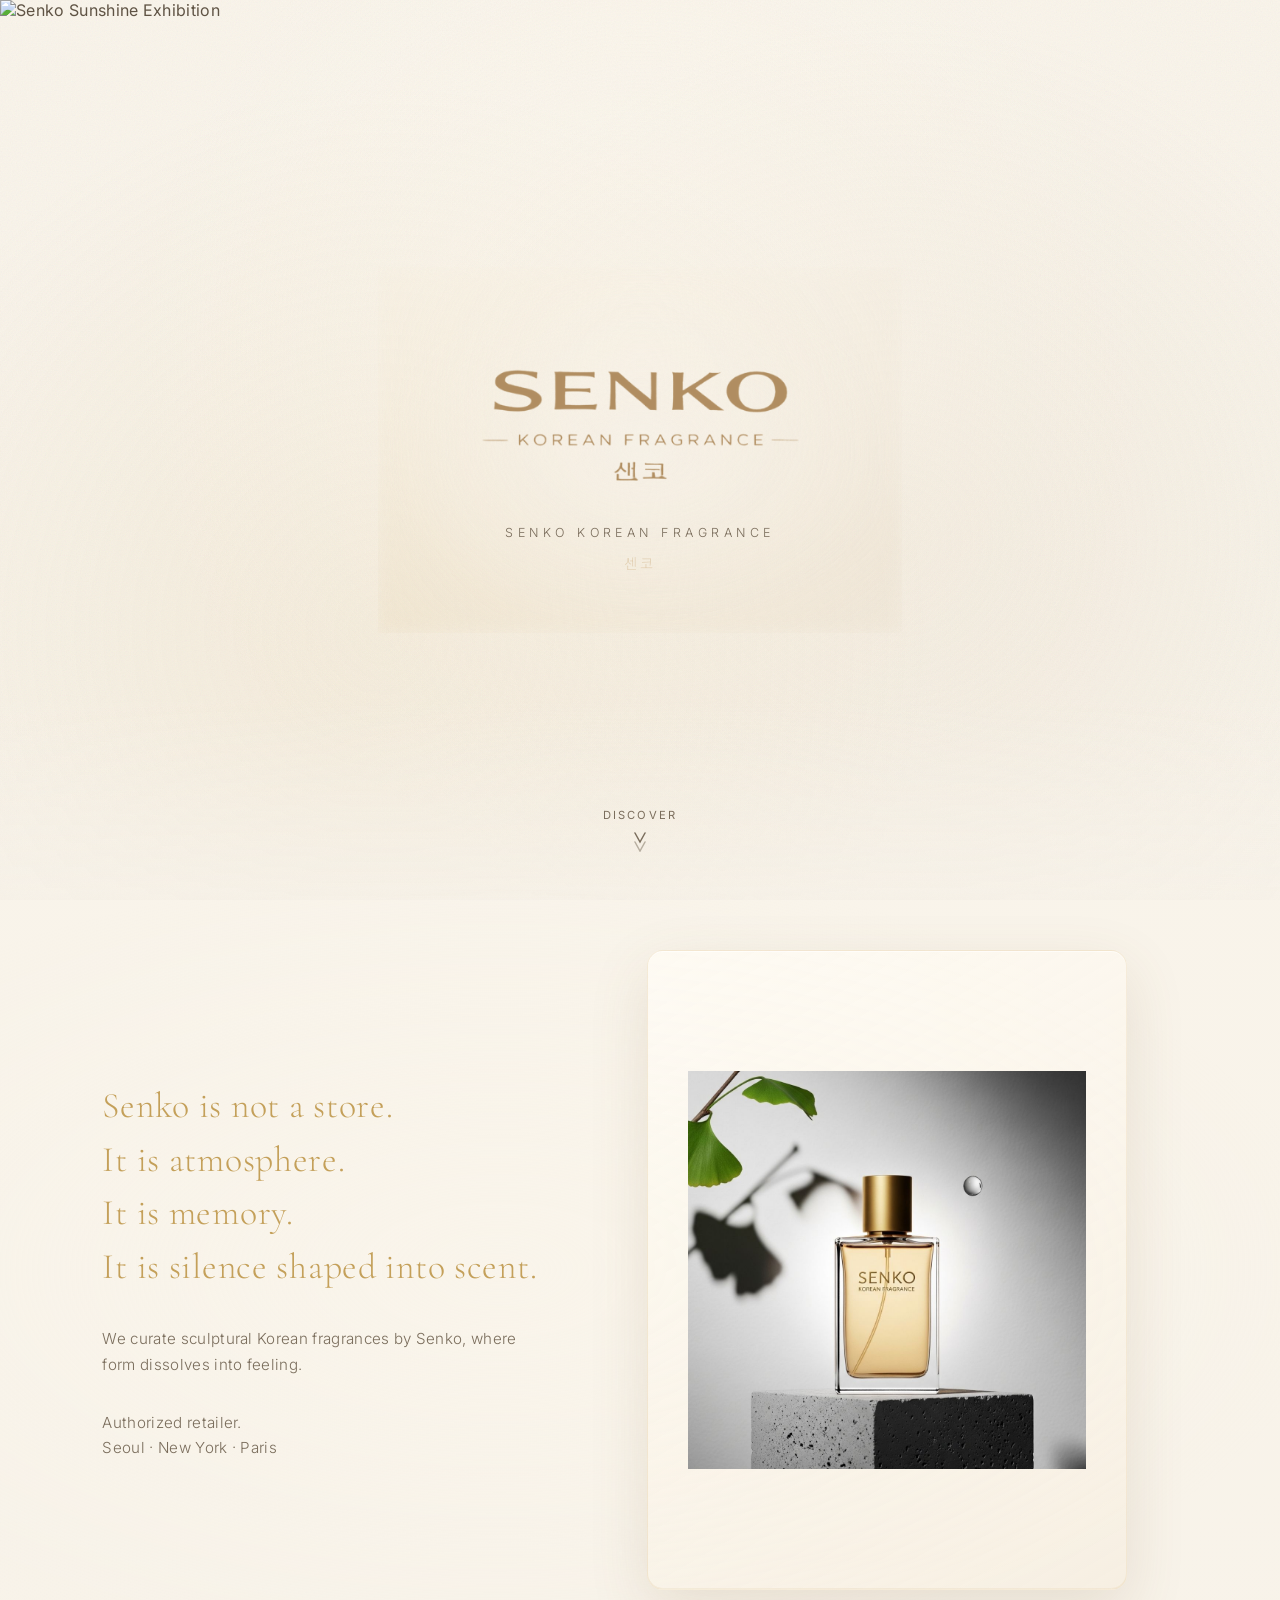
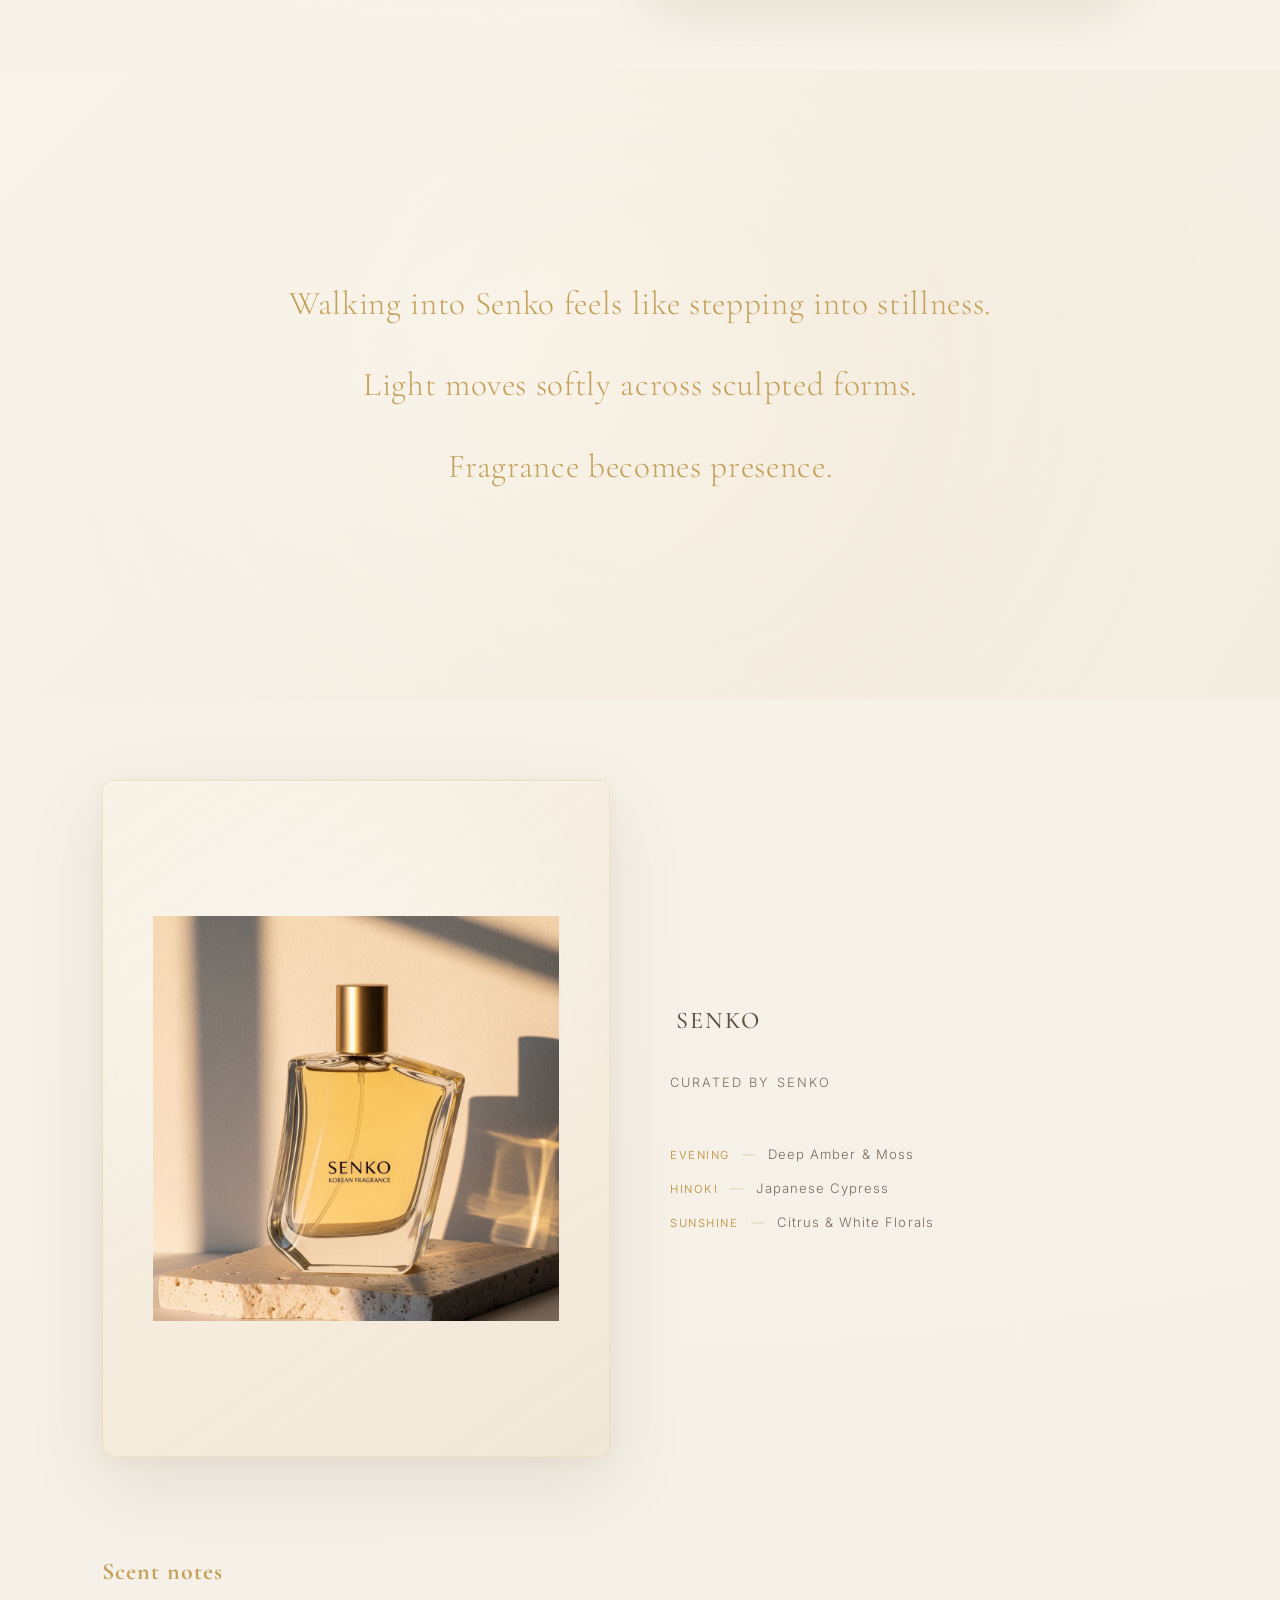
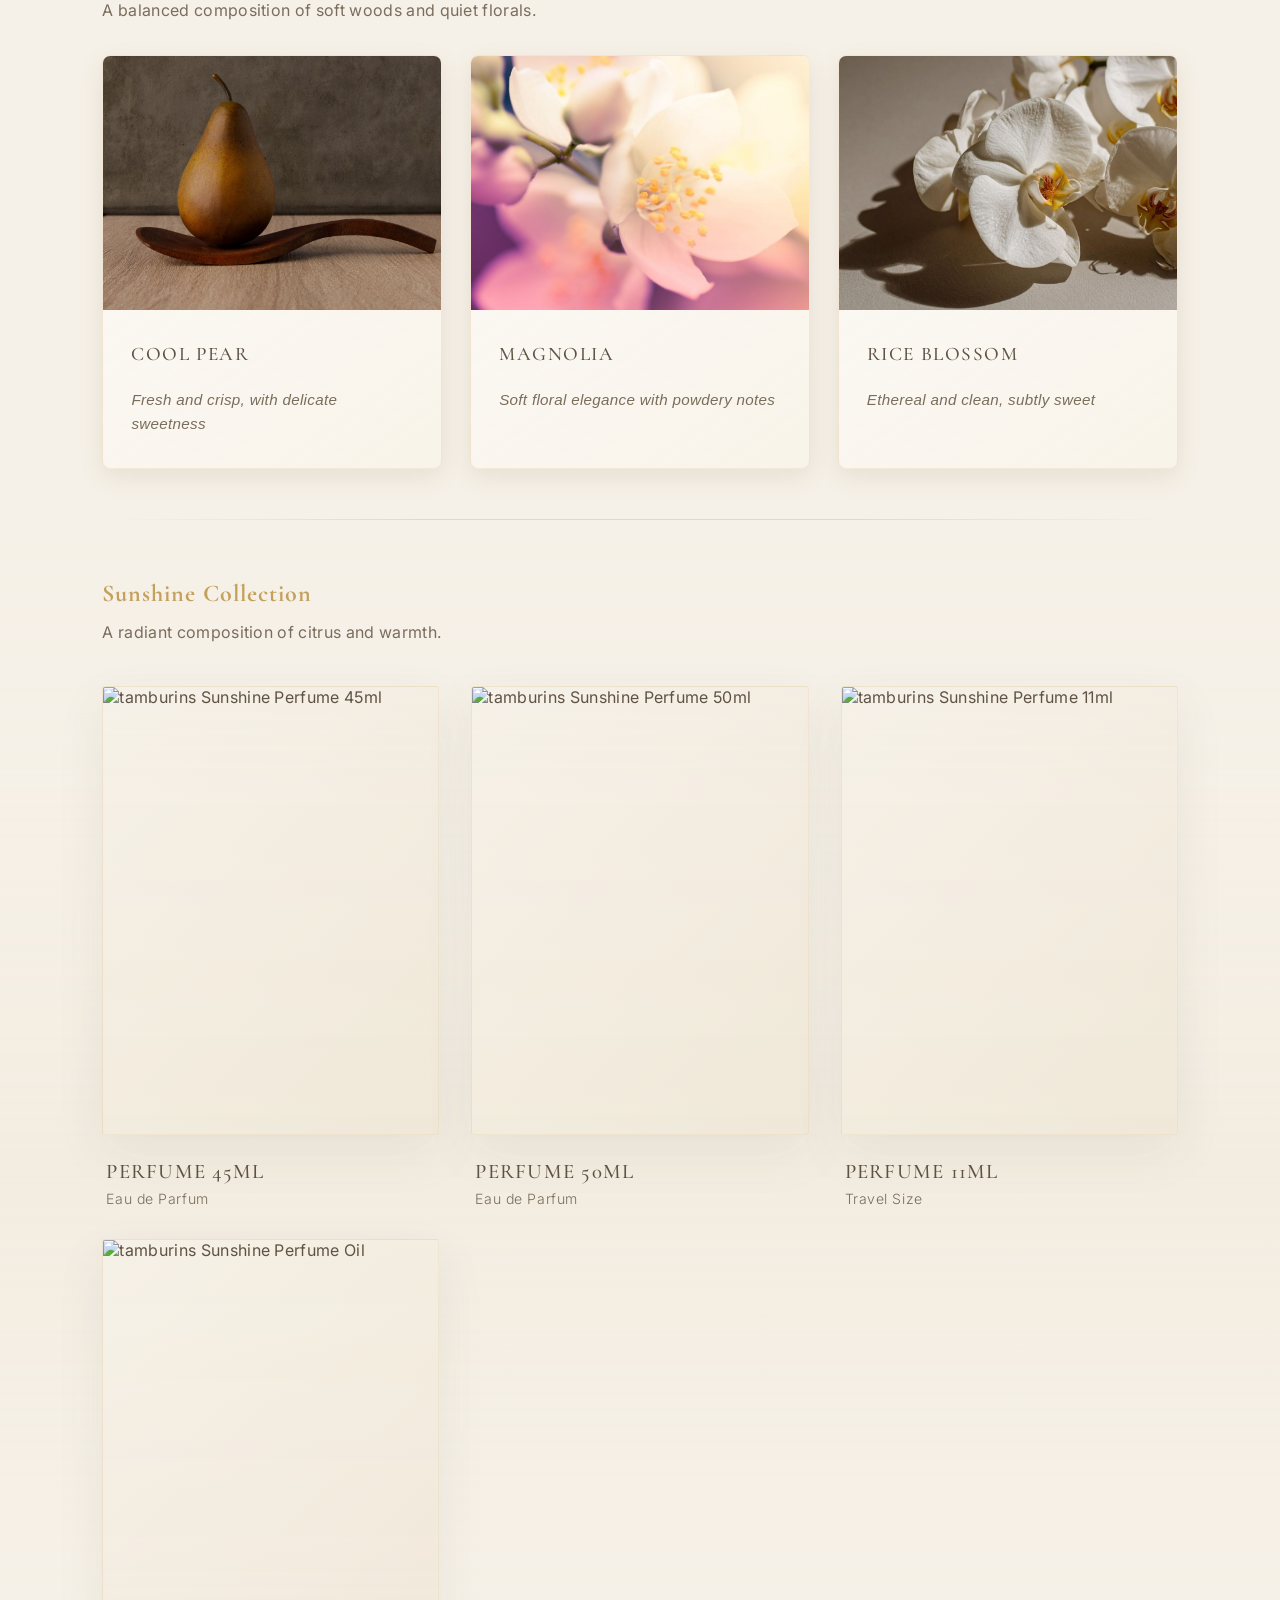
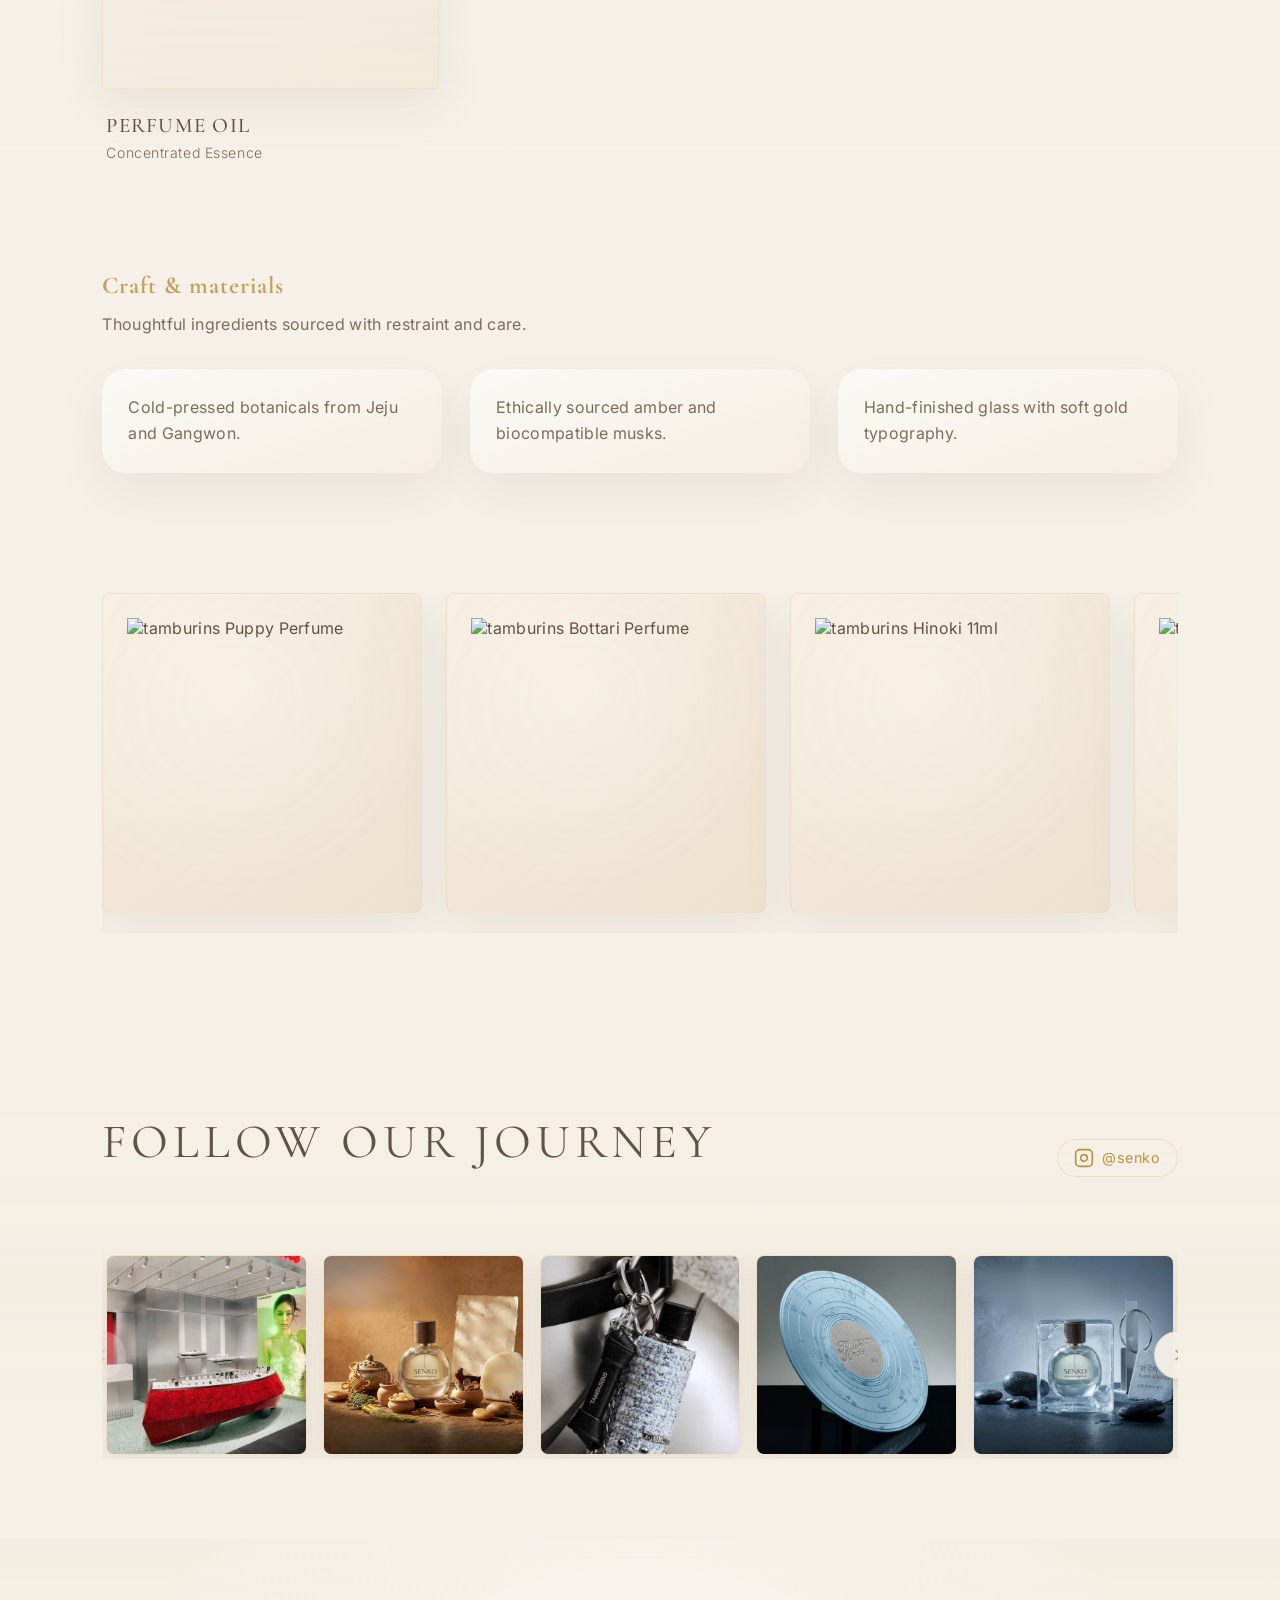
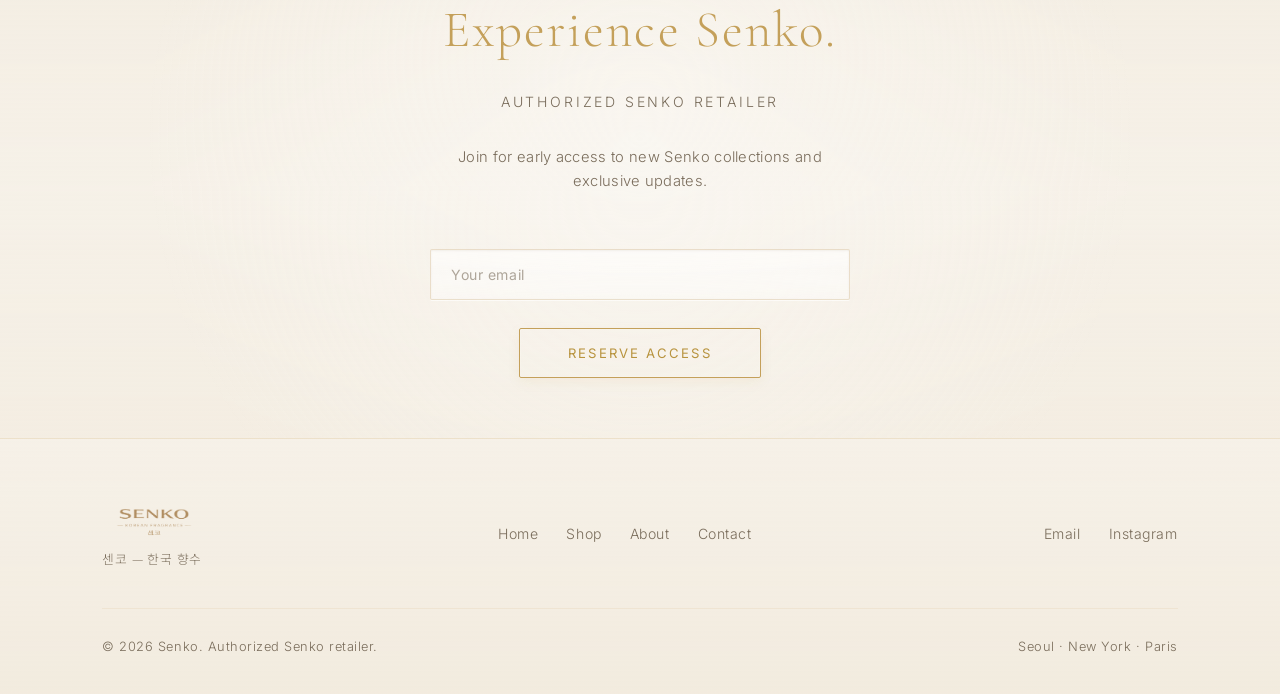
==== commit e578e972: "main" ====
--- a/index.html
+++ b/index.html
@@ -3,11 +3,23 @@
   <head>
     <meta charset="UTF-8" />
     <meta name="viewport" content="width=device-width, initial-scale=1.0" />
-    <title>Senko — Tamburins Korean Fragrance</title>
+    <title>Senko — Luxury Korean Fragrance | Sculptural Minimalism</title>
     <meta
       name="description"
-      content="Senko — authorized retailer of Tamburins Korean fragrance. Quiet luxury, sculptural minimalism, and calm sensory elegance."
+      content="Discover Senko, the luxury Korean fragrance brand. Experience sculptural minimalism, quiet luxury, and calm sensory elegance through our curated collection of artisanal perfumes."
     />
+    <meta name="keywords" content="Senko, Korean fragrance, luxury perfume, minimalist fragrance, artisanal perfume, niche perfume" />
+    
+    <!-- Favicon -->
+    <link rel="icon" type="image/png" sizes="32x32" href="favicon-32.png" />
+    <link rel="icon" type="image/png" sizes="16x16" href="favicon-16.png" />
+    <link rel="apple-touch-icon" sizes="180x180" href="apple-touch-icon.png" />
+    
+    <!-- Open Graph Meta Tags -->
+    <meta property="og:title" content="Senko — Luxury Korean Fragrance" />
+    <meta property="og:description" content="Experience sculptural minimalism and quiet luxury through our curated collection of artisanal Korean perfumes." />
+    <meta property="og:type" content="website" />
+    <meta property="og:image" content="img/logo/logo.png" />
     <link rel="preconnect" href="https://fonts.googleapis.com" />
     <link rel="preconnect" href="https://fonts.gstatic.com" crossorigin />
     <link
@@ -20,7 +32,7 @@
   <body>
     <div class="texture" aria-hidden="true"></div>
     <header class="site-header">
-      <div class="nav-logo">SENKO</div>
+      <div class="nav-logo"><img src="img/logo/logo.png" alt="Senko" /></div>
       <button class="mobile-menu-toggle" aria-label="Toggle menu" aria-expanded="false">
         <span class="hamburger-line"></span>
         <span class="hamburger-line"></span>
@@ -48,11 +60,11 @@
     <main>
       <section class="hero">
         <div class="hero-image-bg" aria-hidden="true">
-          <img src="https://web-resource.tamburins.com/exhibition/sunshine/images/pc_main_v2.png" alt="Tamburins Sunshine Exhibition" class="hero-exhibition-image" />
+          <img src="https://web-resource.tamburins.com/exhibition/sunshine/images/pc_main_v2.png" alt="Senko Sunshine Exhibition" class="hero-exhibition-image" />
         </div>
         <div class="hero-content">
-          <h1 class="logo">SENKO</h1>
-          <p class="subtitle">Tamburins Korean Fragrance</p>
+          <h1 class="logo"><img src="img/logo/logo.png" alt="Senko" /></h1>
+          <p class="subtitle">Senko Korean Fragrance</p>
           <p class="korean" lang="ko">센코</p>
         </div>
         <div class="scroll-hint" aria-hidden="true">
@@ -74,7 +86,7 @@
           </p>
           <div class="story-meta">
             <p>
-              We curate sculptural Korean fragrances by Tamburins,
+              We curate sculptural Korean fragrances by Senko,
               where form dissolves into feeling.
             </p>
             <p>
@@ -85,7 +97,7 @@
         </div>
         <div class="story-image" aria-hidden="true">
           <div class="image-frame">
-            <img src="https://web-resource.tamburins.com/store/store/cec79fba-e27b-4450-b3dc-097b7e2c4191/Store_Nowhere_01.jpg" alt="Tamburins Store Interior" class="frame-image" />
+            <img src="img/products/2.jpg" alt="Senko Store Interior" class="frame-image" />
           </div>
         </div>
       </section>
@@ -101,10 +113,10 @@
 
       <section class="product-showcase fade-in-section">
         <div class="showcase-image">
-          <img src="https://web-resource.tamburins.com/catalog/product/12001384/dbe38d4d-cf77-40a5-b171-6f7516d88a4a/thumbnail_Evening_50ml_Perfume.jpg" alt="Tamburins Evening Perfume" class="showcase-product-image" />
+          <img src="img/products/1.jpg" alt="Senko Perfume" class="showcase-product-image" />
         </div>
         <div class="showcase-info">
-          <h2 class="product-name">Tamburins</h2>
+          <h2 class="product-name">Senko</h2>
           <p class="product-subtitle">Curated by Senko</p>
           <div class="scent-notes-compact">
             <div class="note-line">
@@ -180,7 +192,7 @@
         <div class="collection-grid">
           <div class="collection-item">
             <div class="collection-image-wrapper">
-              <img src="https://web-resource.tamburins.com/catalog/product/12001748/6ddb0829-13e9-4485-a37b-3efd9786fa3d/thumbnail_45ml_Perfume_Sunshine_v3.jpg" alt="Tamburins Sunshine Perfume 45ml" class="collection-image" />
+              <img src="https://web-resource.tamburins.com/catalog/product/12001748/6ddb0829-13e9-4485-a37b-3efd9786fa3d/thumbnail_45ml_Perfume_Sunshine_v3.jpg" alt="tamburins Sunshine Perfume 45ml" class="collection-image" />
             </div>
             <div class="collection-info">
               <h3 class="collection-title">Perfume 45ml</h3>
@@ -189,7 +201,7 @@
           </div>
           <div class="collection-item">
             <div class="collection-image-wrapper">
-              <img src="https://web-resource.tamburins.com/catalog/product/12001681/dc58d104-21ff-4c78-beaa-12d38c1d453f/thumbnail_50ml_Perfume_Sunshine_v2.jpg" alt="Tamburins Sunshine Perfume 50ml" class="collection-image" />
+              <img src="https://web-resource.tamburins.com/catalog/product/12001681/dc58d104-21ff-4c78-beaa-12d38c1d453f/thumbnail_50ml_Perfume_Sunshine_v2.jpg" alt="tamburins Sunshine Perfume 50ml" class="collection-image" />
             </div>
             <div class="collection-info">
               <h3 class="collection-title">Perfume 50ml</h3>
@@ -198,7 +210,7 @@
           </div>
           <div class="collection-item">
             <div class="collection-image-wrapper">
-              <img src="https://web-resource.tamburins.com/catalog/product/12001687/c5960850-74be-42f6-a8e9-e51c2a333e81/thumbnail_11ml_Perfume_Sunshine_v2.jpg" alt="Tamburins Sunshine Perfume 11ml" class="collection-image" />
+              <img src="https://web-resource.tamburins.com/catalog/product/12001687/c5960850-74be-42f6-a8e9-e51c2a333e81/thumbnail_11ml_Perfume_Sunshine_v2.jpg" alt="tamburins Sunshine Perfume 11ml" class="collection-image" />
             </div>
             <div class="collection-info">
               <h3 class="collection-title">Perfume 11ml</h3>
@@ -207,7 +219,7 @@
           </div>
           <div class="collection-item">
             <div class="collection-image-wrapper">
-              <img src="https://web-resource.tamburins.com/catalog/product/12001711/3d2a001a-e1e1-4679-a750-be7fd591a49a/thumbnail_perfumeOil_sunshine.jpg" alt="Tamburins Sunshine Perfume Oil" class="collection-image" />
+              <img src="https://web-resource.tamburins.com/catalog/product/12001711/3d2a001a-e1e1-4679-a750-be7fd591a49a/thumbnail_perfumeOil_sunshine.jpg" alt="tamburins Sunshine Perfume Oil" class="collection-image" />
             </div>
             <div class="collection-info">
               <h3 class="collection-title">Perfume Oil</h3>
@@ -238,22 +250,74 @@
       <section id="gallery" class="gallery fade-in-section">
         <div class="gallery-grid">
           <div class="gallery-item">
-            <img src="https://web-resource.tamburins.com/catalog/product/12001751/d11d1ada-56b2-4af1-90f5-6ee64f57ed14/thumbnail_45ml_Perfume_Puppy_v3.jpg" alt="Tamburins Puppy Perfume" />
-          </div>
-          <div class="gallery-item">
-            <img src="https://web-resource.tamburins.com/catalog/product/12001506/0d9b6071-c0e9-433b-a10e-5c5afe10c3b1/thumbnail_Bottari_50ml_Perfume_2.jpg" alt="Tamburins Bottari Perfume" />
-          </div>
-          <div class="gallery-item">
-            <img src="https://web-resource.tamburins.com/catalog/product/12001607/88a1982e-c286-450c-ac30-ba9a5d33fb39/thumbnail_11ml_Perfume_Hinoki2.jpg" alt="Tamburins Hinoki 11ml" />
-          </div>
-          <div class="gallery-item">
-            <img src="https://web-resource.tamburins.com/catalog/product/12001681/dc58d104-21ff-4c78-beaa-12d38c1d453f/thumbnail_50ml_Perfume_Sunshine_v2.jpg" alt="Tamburins Sunshine Perfume" />
-          </div>
-          <div class="gallery-item">
-            <img src="https://web-resource.tamburins.com/catalog/product/12001596/74b2aec5-3f11-420f-9c76-c75662968760/thumbnail_14ml_EggPerfume_Hinoki2.jpg" alt="Tamburins Egg Perfume Hinoki" />
-          </div>
-          <div class="gallery-item">
-            <img src="https://web-resource.tamburins.com/catalog/product/12001519/1bc58683-aa09-499a-aede-3523b934745f/thumbnail_Bottari_Oil_Perfume_2.jpg" alt="Tamburins Bottari Oil Perfume" />
+            <img src="https://web-resource.tamburins.com/catalog/product/12001751/d11d1ada-56b2-4af1-90f5-6ee64f57ed14/thumbnail_45ml_Perfume_Puppy_v3.jpg" alt="tamburins Puppy Perfume" />
+          </div>
+          <div class="gallery-item">
+            <img src="https://web-resource.tamburins.com/catalog/product/12001506/0d9b6071-c0e9-433b-a10e-5c5afe10c3b1/thumbnail_Bottari_50ml_Perfume_2.jpg" alt="tamburins Bottari Perfume" />
+          </div>
+          <div class="gallery-item">
+            <img src="https://web-resource.tamburins.com/catalog/product/12001607/88a1982e-c286-450c-ac30-ba9a5d33fb39/thumbnail_11ml_Perfume_Hinoki2.jpg" alt="tamburins Hinoki 11ml" />
+          </div>
+          <div class="gallery-item">
+            <img src="https://web-resource.tamburins.com/catalog/product/12001681/dc58d104-21ff-4c78-beaa-12d38c1d453f/thumbnail_50ml_Perfume_Sunshine_v2.jpg" alt="tamburins Sunshine Perfume" />
+          </div>
+          <div class="gallery-item">
+            <img src="https://web-resource.tamburins.com/catalog/product/12001596/74b2aec5-3f11-420f-9c76-c75662968760/thumbnail_14ml_EggPerfume_Hinoki2.jpg" alt="tamburins Egg Perfume Hinoki" />
+          </div>
+          <div class="gallery-item">
+            <img src="https://web-resource.tamburins.com/catalog/product/12001519/1bc58683-aa09-499a-aede-3523b934745f/thumbnail_Bottari_Oil_Perfume_2.jpg" alt="tamburins Bottari Oil Perfume" />
+          </div>
+        </div>
+      </section>
+
+      <section class="instagram-slider fade-in-section">
+        <div class="slider-header">
+          <h2 class="section-title">Follow Our Journey</h2>
+          <a href="https://instagram.com/senko" target="_blank" rel="noopener" class="instagram-link">
+            <svg width="20" height="20" viewBox="0 0 24 24" fill="none" stroke="currentColor" stroke-width="2">
+              <rect x="2" y="2" width="20" height="20" rx="5" ry="5"></rect>
+              <path d="M16 11.37A4 4 0 1 1 12.63 8 4 4 0 0 1 16 11.37z"></path>
+              <line x1="17.5" y1="6.5" x2="17.51" y2="6.5"></line>
+            </svg>
+            @senko
+          </a>
+        </div>
+        <div class="slider-container">
+          <button class="slider-btn slider-prev" aria-label="Previous">
+            <svg viewBox="0 0 24 24" fill="none" stroke="currentColor" stroke-width="2">
+              <path d="M15 18l-6-6 6-6"/>
+            </svg>
+          </button>
+          <button class="slider-btn slider-next" aria-label="Next">
+            <svg viewBox="0 0 24 24" fill="none" stroke="currentColor" stroke-width="2">
+              <path d="M9 18l6-6-6-6"/>
+            </svg>
+          </button>
+          <div class="slider-track">
+            <div class="slider-item">
+              <img src="img/post/1.jpg" alt="Senko Instagram Post" />
+            </div>
+            <div class="slider-item">
+              <img src="img/post/2.jpg" alt="Senko Instagram Post" />
+            </div>
+            <div class="slider-item">
+              <img src="img/post/3.jpg" alt="Senko Instagram Post" />
+            </div>
+            <div class="slider-item">
+              <img src="img/post/4.jpg" alt="Senko Instagram Post" />
+            </div>
+            <div class="slider-item">
+              <img src="img/post/5.jpg" alt="Senko Instagram Post" />
+            </div>
+            <div class="slider-item">
+              <img src="img/post/6.jpg" alt="Senko Instagram Post" />
+            </div>
+            <div class="slider-item">
+              <img src="img/post/7.jpg" alt="Senko Instagram Post" />
+            </div>
+            <div class="slider-item">
+              <img src="img/post/8.jpg" alt="Senko Instagram Post" />
+            </div>
           </div>
         </div>
       </section>
@@ -261,8 +325,8 @@
       <section class="cta-section fade-in-section">
         <div class="cta-content">
           <h2 class="cta-heading">Experience Senko.</h2>
-          <p class="cta-subheading">Authorized Tamburins Retailer</p>
-          <p class="cta-incentive">Join for early access to new Tamburins collections and exclusive updates.</p>
+          <p class="cta-subheading">Authorized Senko Retailer</p>
+          <p class="cta-incentive">Join for early access to new Senko collections and exclusive updates.</p>
           <form class="email-capture" aria-label="Email signup form">
             <input 
               type="email" 
@@ -277,14 +341,26 @@
     </main>
 
     <footer class="site-footer">
-      <div class="footer-brand">Senko</div>
-      <div class="footer-divider"></div>
-      <div class="footer-links">
-        <a href="mailto:info@senko.kr">info@senko.kr</a>
-        <a href="https://instagram.com/senko" target="_blank" rel="noopener">Instagram</a>
+      <div class="footer-content">
+        <div class="footer-brand">
+          <div class="footer-logo"><img src="img/logo/logo.png" alt="Senko" /></div>
+          <p class="footer-tagline">센코 — 한국 향수</p>
+        </div>
+        <div class="footer-links">
+          <a href="index.html">Home</a>
+          <a href="shop.html">Shop</a>
+          <a href="about.html">About</a>
+          <a href="contact.html">Contact</a>
+        </div>
+        <div class="footer-social">
+          <a href="mailto:info@senko.kr">Email</a>
+          <a href="https://instagram.com/senko" target="_blank" rel="noopener">Instagram</a>
+        </div>
       </div>
-      <div class="footer-divider"></div>
-      <div class="footer-location">Seoul · New York · Paris</div>
+      <div class="footer-bottom">
+        <p>&copy; 2026 Senko. Authorized Senko retailer.</p>
+        <p class="footer-location">Seoul · New York · Paris</p>
+      </div>
     </footer>
   </body>
 </html>
--- a/styles.css
+++ b/styles.css
@@ -90,6 +90,18 @@
   text-transform: uppercase;
   z-index: 101;
   position: relative;
+}
+
+.nav-logo img {
+  height: 48px;
+  width: auto;
+  display: block;
+  filter: brightness(0) saturate(100%) invert(63%) sepia(19%) saturate(809%) hue-rotate(354deg) brightness(89%) contrast(85%);
+}
+
+.nav-logo a {
+  display: block;
+  line-height: 0;
 }
 
 .mobile-menu-toggle {
@@ -320,6 +332,15 @@
   margin-bottom: 18px;
   text-indent: 0.42em;
   text-shadow: 0 2px 12px rgba(184, 147, 62, 0.15);
+}
+
+.logo img {
+  height: clamp(120px, 15vw, 180px);
+  width: auto;
+  display: block;
+  margin: 0 auto;
+  filter: brightness(0) saturate(100%) invert(63%) sepia(19%) saturate(809%) hue-rotate(354deg) brightness(89%) contrast(85%);
+  text-indent: 0;
 }
 
 .subtitle {
@@ -1432,52 +1453,114 @@
 }
 
 .site-footer {
+  background: linear-gradient(180deg, 
+    rgba(246, 241, 232, 0.3) 0%, 
+    rgba(239, 230, 214, 0.5) 100%);
+  border-top: 1px solid rgba(212, 181, 122, 0.2);
+  padding: 60px 8vw 40px;
+}
+
+.footer-content {
+  display: flex;
+  justify-content: space-between;
+  align-items: center;
+  gap: 60px;
+  margin-bottom: 40px;
+  max-width: 1400px;
+  margin-left: auto;
+  margin-right: auto;
+}
+
+.footer-brand {
   display: flex;
   flex-direction: column;
+  gap: 8px;
+}
+
+.footer-logo {
+  font-family: "Cormorant Garamond", serif;
+  font-size: 1.6rem;
+  font-weight: 500;
+  letter-spacing: 0.28em;
+  color: var(--champagne-warm);
+  text-transform: uppercase;
+}
+
+.footer-logo img {
+  height: 42px;
+  width: auto;
+  display: block;
+  filter: brightness(0) saturate(100%) invert(63%) sepia(19%) saturate(809%) hue-rotate(354deg) brightness(89%) contrast(85%);
+}
+
+.footer-tagline {
+  font-family: "Noto Sans KR", sans-serif;
+  font-size: 0.8rem;
+  font-weight: 300;
+  letter-spacing: 0.06em;
+  color: var(--text-soft);
+  margin: 0;
+}
+
+.footer-links,
+.footer-social {
+  display: flex;
+  gap: 28px;
   align-items: center;
-  gap: 24px;
-  padding: 60px 8vw 70px;
-  color: var(--text-soft);
-  font-size: 0.78rem;
-  letter-spacing: 0.12em;
-  background: linear-gradient(to top, rgba(241, 232, 218, 0.3), transparent);
-  border-top: 1px solid rgba(212, 181, 122, 0.12);
-}
-
-.footer-brand {
-  font-family: "Cormorant Garamond", serif;
-  color: var(--champagne-warm);
-  font-size: 1.1rem;
-  font-weight: 400;
-  letter-spacing: 0.32em;
-  text-transform: uppercase;
-  text-shadow: 0 1px 2px rgba(196, 160, 90, 0.1);
-}
-
-.footer-divider {
-  width: 80px;
-  height: 1px;
-  background: linear-gradient(90deg, transparent, var(--champagne), transparent);
-  opacity: 0.35;
-  box-shadow: 0 1px 0 rgba(255, 255, 255, 0.3);
-}
-
-.footer-links {
-  display: flex;
-  gap: 32px;
-  flex-wrap: wrap;
-  justify-content: center;
-}
-
-.footer-links a {
+}
+
+.footer-links a,
+.footer-social a {
+  font-family: "Inter", sans-serif;
+  font-size: 0.88rem;
+  font-weight: 300;
+  letter-spacing: 0.04em;
   color: var(--text-soft);
   text-decoration: none;
+  transition: color 0.3s ease;
+  position: relative;
+}
+
+.footer-links a::after,
+.footer-social a::after {
+  content: '';
+  position: absolute;
+  bottom: -4px;
+  left: 0;
+  right: 0;
+  height: 1px;
+  background: var(--champagne);
+  transform: scaleX(0);
+  transition: transform 0.3s ease;
+}
+
+.footer-links a:hover,
+.footer-social a:hover {
+  color: var(--champagne-warm);
+}
+
+.footer-links a:hover::after,
+.footer-social a:hover::after {
+  transform: scaleX(1);
+}
+
+.footer-bottom {
+  display: flex;
+  justify-content: space-between;
+  align-items: center;
+  padding-top: 30px;
+  border-top: 1px solid rgba(212, 181, 122, 0.15);
+  max-width: 1400px;
+  margin: 0 auto;
+}
+
+.footer-bottom p {
+  font-family: "Inter", sans-serif;
+  font-size: 0.8rem;
   font-weight: 300;
-  transition: color 0.3s ease;
-}
-
-.footer-links a:hover {
-  color: var(--champagne);
+  letter-spacing: 0.04em;
+  color: var(--text-soft);
+  margin: 0;
 }
 
 .footer-location {
@@ -1487,21 +1570,27 @@
   font-size: 0.72rem;
 }
 
+/* Remove old footer styles - replaced with new professional footer above */
+
 @media (max-width: 720px) {
   .site-header {
-    padding: 24px 5vw;
+    padding: 20px 6vw;
     opacity: 1;
-    background: rgba(246, 241, 232, 0.95);
-    backdrop-filter: blur(12px);
+    background: rgba(246, 241, 232, 0.98);
+    backdrop-filter: blur(16px);
+    box-shadow: 0 2px 8px rgba(120, 92, 60, 0.08);
   }
 
   .nav-logo {
-    font-size: 0.95rem;
-    letter-spacing: 0.2em;
+    font-size: 1rem;
+    letter-spacing: 0.22em;
   }
 
   .mobile-menu-toggle {
     display: flex;
+    width: 40px;
+    height: 40px;
+    padding: 8px;
   }
 
   .nav {
@@ -1509,50 +1598,62 @@
   }
 
   .hero {
-    padding: 0 5vw;
+    padding: 0 6vw;
+    min-height: 85vh;
   }
 
   .hero::after {
-    height: 120px;
+    height: 100px;
   }
 
   .hero-bottle {
-    width: min(320px, 85vw);
-    height: min(440px, 70vh);
+    width: min(280px, 80vw);
+    height: min(400px, 65vh);
   }
 
   .logo {
-    font-size: clamp(2.8rem, 10vw, 4.2rem);
-    letter-spacing: 0.32em;
-    text-indent: 0.32em;
+    font-size: clamp(2.5rem, 9vw, 3.8rem);
+    letter-spacing: 0.28em;
+    text-indent: 0.28em;
+    margin-bottom: 12px;
   }
 
   .subtitle {
-    font-size: 0.7rem;
+    font-size: 0.75rem;
+    letter-spacing: 0.15em;
   }
 
   .korean {
-    font-size: 0.82rem;
+    font-size: 0.85rem;
+    margin-top: 8px;
   }
 
   .scroll-hint {
-    bottom: 24px;
-    font-size: 0.65rem;
+    bottom: 32px;
+    font-size: 0.68rem;
+    gap: 8px;
   }
 
   .story-split {
-    gap: 60px;
-    padding: 80px 5vw;
+    grid-template-columns: 1fr;
+    gap: 48px;
+    padding: 60px 6vw;
   }
 
   .story-copy,
   .story-image {
     z-index: 1;
+    max-width: 100%;
+  }
+
+  .story-copy {
+    text-align: center;
   }
 
   .statement {
-    font-size: clamp(1.4rem, 5vw, 1.8rem);
-    margin-bottom: 36px;
+    font-size: clamp(1.5rem, 5.5vw, 2rem);
+    margin-bottom: 32px;
+    line-height: 1.4;
   }
 
   .story-meta {
@@ -1560,12 +1661,18 @@
   }
 
   .story-meta p {
-    font-size: 0.9rem;
+    font-size: 0.95rem;
+    line-height: 1.8;
+  }
+
+  .story-image {
+    min-height: auto;
   }
 
   .image-frame {
     max-width: 100%;
-    padding: 30px;
+    padding: 24px;
+    margin: 0 auto;
   }
 
   .cinematic {
@@ -1583,53 +1690,111 @@
   }
 
   .product-showcase {
-    gap: 48px;
-    padding: 80px 5vw;
+    grid-template-columns: 1fr;
+    gap: 36px;
+    padding: 60px 6vw;
+    text-align: center;
   }
 
   .showcase-image {
-    padding: 30px;
+    padding: 20px;
+    margin: 0 auto;
+    max-width: 100%;
+  }
+
+  .showcase-product-image {
+    max-height: 400px;
+    width: auto;
   }
 
   .showcase-info {
     max-width: 100%;
+    margin: 0 auto;
   }
 
   .product-name {
-    font-size: clamp(2rem, 8vw, 2.8rem);
-    letter-spacing: 0.18em;
-    text-indent: 0.18em;
+    font-size: clamp(2.2rem, 8vw, 3rem);
+    letter-spacing: 0.2em;
+    text-indent: 0.2em;
+    margin-bottom: 12px;
   }
 
   .product-subtitle {
-    font-size: 0.75rem;
+    font-size: 0.8rem;
+    letter-spacing: 0.12em;
+    margin-bottom: 24px;
   }
 
   .scent-notes-compact {
-    gap: 16px;
+    gap: 18px;
+    margin-top: 32px;
   }
 
   .note-line {
-    font-size: 0.78rem;
-    gap: 10px;
+    font-size: 0.85rem;
+    gap: 12px;
+    justify-content: center;
   }
 
   .note-label {
-    font-size: 0.68rem;
-    min-width: 42px;
+    font-size: 0.72rem;
+    min-width: 50px;
+  }
+
+  .notes {
+    padding: 60px 6vw;
+  }
+
+  .section-header {
+    text-align: center;
+    margin: 0 auto 40px;
+  }
+
+  .section-header h2 {
+    font-size: clamp(2rem, 7vw, 2.8rem);
+    margin-bottom: 16px;
+  }
+
+  .section-header p {
+    font-size: 0.95rem;
+    line-height: 1.7;
+  }
+
+  .notes-grid {
+    grid-template-columns: 1fr;
+    gap: 32px;
+    max-width: 500px;
+    margin: 0 auto;
+  }
+
+  .note-card {
+    width: 100%;
+  }
+
+  .note-card-content {
+    padding: 28px 24px;
+  }
+
+  .note-card-title {
+    font-size: 1.3rem;
+  }
+
+  .note-card-description {
+    font-size: 0.9rem;
+    line-height: 1.6;
   }
 
   .collection {
-    padding: 80px 5vw;
+    padding: 60px 6vw;
   }
 
   .collection-grid {
     display: flex;
     overflow-x: auto;
     scroll-snap-type: x mandatory;
-    gap: 24px;
-    margin-top: 48px;
-    padding-bottom: 20px;
+    gap: 20px;
+    margin-top: 40px;
+    padding-bottom: 16px;
     -webkit-overflow-scrolling: touch;
     scrollbar-width: none;
   }
@@ -1639,78 +1804,125 @@
   }
 
   .collection-item {
-    flex: 0 0 75vw;
-    max-width: 320px;
-    scroll-snap-align: start;
+    flex: 0 0 70vw;
+    max-width: 300px;
+    scroll-snap-align: center;
   }
 
   .collection-nav {
     display: flex;
+    width: 44px;
+    height: 44px;
   }
 
   .collection-nav-prev {
-    left: 5vw;
+    left: 4vw;
   }
 
   .collection-nav-next {
-    right: 5vw;
+    right: 4vw;
+  }
+
+  .cinematic {
+    min-height: 50vh;
+    padding: 60px 6vw;
+    margin: 40px 0;
+  }
+
+  .cinematic-content {
+    gap: 20px;
+  }
+
+  .cinematic-line {
+    font-size: clamp(1.2rem, 5vw, 1.6rem);
+    line-height: 1.5;
   }
 
   section {
-    padding: 60px 5vw;
+    padding: 50px 6vw;
   }
 
   .gallery {
-    padding: 80px 5vw 100px;
+    padding: 60px 6vw 80px;
   }
 
   .gallery-grid {
     gap: 16px;
-    padding-left: 5vw;
-    padding-right: 5vw;
-    margin-left: -5vw;
-    margin-right: -5vw;
+    padding-left: 6vw;
+    padding-right: 6vw;
+    margin-left: -6vw;
+    margin-right: -6vw;
     padding-bottom: 16px;
+    scroll-snap-type: x mandatory;
   }
 
   .gallery-item {
-    flex: 0 0 75vw;
-    max-width: 320px;
-    padding: 20px;
+    flex: 0 0 72vw;
+    max-width: 340px;
+    padding: 18px;
+    border-radius: 8px;
+    scroll-snap-align: center;
+  }
+
+  .gallery-item img {
     border-radius: 6px;
   }
 
   .cta-section {
-    padding: 100px 5vw;
+    padding: 60px 6vw;
   }
 
   .cta-heading {
-    font-size: clamp(2rem, 8vw, 2.8rem);
+    font-size: clamp(2rem, 7vw, 2.5rem);
   }
 
   .cta-subheading {
-    font-size: 0.82rem;
+    font-size: 0.85rem;
+    letter-spacing: 0.12em;
   }
 
   .cta-incentive {
-    font-size: 0.88rem;
+    font-size: 0.92rem;
     max-width: 100%;
+    line-height: 1.7;
   }
 
   .email-capture {
     max-width: 100%;
+    flex-direction: column;
+    gap: 12px;
   }
 
   .email-capture input[type="email"] {
-    font-size: 0.84rem;
-    padding: 14px 18px;
+    font-size: 0.9rem;
+    padding: 16px 18px;
+    width: 100%;
   }
 
   .cta-button {
-    padding: 14px 40px;
-    font-size: 0.78rem;
+    padding: 16px 40px;
+    font-size: 0.85rem;
     width: 100%;
-    max-width: 280px;
+    max-width: 100%;
+  }
+
+  /* Touch-friendly button improvements */
+  .filter-btn,
+  .btn-primary,
+  .btn-submit,
+  .cta-button {
+    min-height: 48px;
+    touch-action: manipulation;
+  }
+
+  /* Improve touch targets for links */
+  .footer-links a,
+  .footer-social a,
+  .mobile-nav-link {
+    padding: 8px 4px;
+    min-height: 44px;
+    display: inline-flex;
+    align-items: center;
   }
 
   .footer-links {
@@ -1728,8 +1940,45 @@
   }
 
   .site-footer {
+    padding: 48px 6vw 36px;
+  }
+
+  .footer-content {
+    flex-direction: column;
+    gap: 28px;
+    margin-bottom: 28px;
+    text-align: center;
+    align-items: center;
+  }
+
+  .footer-brand {
+    margin-bottom: 8px;
+  }
+
+  .footer-links {
+    flex-wrap: wrap;
+    justify-content: center;
+    gap: 16px 24px;
+  }
+
+  .footer-links a {
+    font-size: 0.9rem;
+  }
+
+  .footer-social {
+    flex-wrap: wrap;
+    justify-content: center;
     gap: 20px;
-    padding: 50px 5vw 60px;
+  }
+
+  .footer-bottom {
+    flex-direction: column;
+    gap: 12px;
+    text-align: center;
+  }
+
+  .footer-bottom p {
+    font-size: 0.8rem;
   }
 }
 
@@ -1940,6 +2189,46 @@
   margin-top: 4px;
 }
 
+/* Hero Image Section for About Page */
+.hero-image-section {
+  padding: 60px 0;
+  margin: 0;
+  opacity: 0;
+  transform: translateY(30px);
+  transition: opacity 1s ease, transform 1s ease;
+}
+
+.hero-image-section.visible {
+  opacity: 1;
+  transform: translateY(0);
+}
+
+.hero-image-container {
+  width: 100%;
+  max-width: 1400px;
+  margin: 0 auto;
+  padding: 0 8vw;
+  aspect-ratio: 16/9;
+  overflow: hidden;
+  position: relative;
+}
+
+.exhibition-image {
+  width: 100%;
+  height: 100%;
+  object-fit: cover;
+  border-radius: 4px;
+  box-shadow: 
+    0 20px 60px rgba(120, 92, 60, 0.2),
+    inset 0 1px 0 rgba(255, 255, 255, 0.3);
+  border: 1px solid rgba(212, 181, 122, 0.15);
+  transition: transform 0.8s cubic-bezier(0.4, 0, 0.2, 1);
+}
+
+.hero-image-section:hover .exhibition-image {
+  transform: scale(1.02);
+}
+
 /* About Page Styles */
 .about-intro {
   padding: 50px 8vw;
@@ -2030,6 +2319,151 @@
   line-height: 1.8;
   letter-spacing: 0.02em;
   color: var(--text-soft);
+}
+
+/* Store Gallery Section */
+.store-gallery {
+  padding: 80px 8vw;
+  background: linear-gradient(180deg, 
+    rgba(246, 241, 232, 0.3) 0%, 
+    rgba(239, 230, 214, 0.2) 50%, 
+    rgba(246, 241, 232, 0) 100%);
+  opacity: 0;
+  transform: translateY(30px);
+  transition: opacity 1s ease, transform 1s ease;
+}
+
+.store-gallery.visible {
+  opacity: 1;
+  transform: translateY(0);
+}
+
+.gallery-header {
+  text-align: center;
+  max-width: 600px;
+  margin: 0 auto 60px;
+}
+
+.section-subtitle {
+  font-family: "Inter", sans-serif;
+  font-size: 1rem;
+  font-weight: 300;
+  letter-spacing: 0.04em;
+  color: var(--text-soft);
+  margin-top: 12px;
+  line-height: 1.6;
+}
+
+.store-gallery-grid {
+  display: grid;
+  grid-template-columns: repeat(auto-fit, minmax(340px, 1fr));
+  gap: 40px;
+}
+
+.store-gallery-item {
+  display: flex;
+  flex-direction: column;
+  gap: 20px;
+}
+
+.store-image-wrapper {
+  position: relative;
+  aspect-ratio: 4/5;
+  overflow: hidden;
+  border-radius: 4px;
+  background: linear-gradient(135deg, rgba(246, 241, 232, 0.8), rgba(239, 230, 214, 0.6));
+  box-shadow: 
+    0 12px 40px rgba(120, 92, 60, 0.15),
+    inset 0 1px 0 rgba(255, 255, 255, 0.6);
+  border: 1px solid rgba(212, 181, 122, 0.2);
+  transition: all 0.6s cubic-bezier(0.4, 0, 0.2, 1);
+}
+
+.store-image-wrapper img {
+  width: 100%;
+  height: 100%;
+  object-fit: cover;
+  transition: transform 0.8s cubic-bezier(0.4, 0, 0.2, 1);
+}
+
+.store-gallery-item:hover .store-image-wrapper {
+  box-shadow: 
+    0 20px 60px rgba(120, 92, 60, 0.25),
+    inset 0 1px 0 rgba(255, 255, 255, 0.8);
+  transform: translateY(-4px);
+  border-color: rgba(212, 181, 122, 0.4);
+}
+
+.store-gallery-item:hover .store-image-wrapper img {
+  transform: scale(1.05);
+}
+
+.store-overlay {
+  position: absolute;
+  inset: 0;
+  background: linear-gradient(
+    180deg,
+    rgba(0, 0, 0, 0.2) 0%,
+    rgba(0, 0, 0, 0) 40%,
+    rgba(0, 0, 0, 0) 60%,
+    rgba(0, 0, 0, 0.3) 100%
+  );
+  opacity: 0;
+  transition: opacity 0.5s ease;
+  pointer-events: none;
+}
+
+.store-gallery-item:hover .store-overlay {
+  opacity: 1;
+}
+
+.store-location-tag {
+  position: absolute;
+  top: 20px;
+  right: 20px;
+  padding: 8px 20px;
+  background: rgba(246, 241, 232, 0.95);
+  backdrop-filter: blur(12px);
+  border: 1px solid rgba(212, 181, 122, 0.3);
+  border-radius: 20px;
+  font-family: "Inter", sans-serif;
+  font-size: 0.75rem;
+  font-weight: 400;
+  letter-spacing: 0.12em;
+  text-transform: uppercase;
+  color: var(--champagne-warm);
+  box-shadow: 0 4px 12px rgba(120, 92, 60, 0.15);
+  transform: translateY(-10px);
+  opacity: 0;
+  transition: all 0.4s ease;
+}
+
+.store-gallery-item:hover .store-location-tag {
+  transform: translateY(0);
+  opacity: 1;
+}
+
+.store-caption {
+  display: flex;
+  flex-direction: column;
+  gap: 8px;
+}
+
+.store-caption h3 {
+  font-family: "Cormorant Garamond", serif;
+  font-size: 1.6rem;
+  font-weight: 400;
+  letter-spacing: 0.06em;
+  color: var(--champagne);
+}
+
+.store-caption p {
+  font-family: "Inter", sans-serif;
+  font-size: 0.9rem;
+  font-weight: 300;
+  letter-spacing: 0.02em;
+  color: var(--text-soft);
+  line-height: 1.6;
 }
 
 .about-locations {
@@ -2367,6 +2801,212 @@
   transform: translateY(-2px);
 }
 
+/* Tablet Responsive Styles */
+@media (max-width: 1024px) {
+  .site-header {
+    padding: 28px 6vw;
+  }
+
+  .hero-bottle {
+    width: min(380px, 60vw);
+    height: min(520px, 65vh);
+  }
+
+  .story-split {
+    grid-template-columns: 1fr;
+    gap: 60px;
+    padding: 70px 6vw;
+  }
+
+  .story-copy {
+    max-width: 600px;
+    margin: 0 auto;
+    text-align: center;
+  }
+
+  .story-image {
+    max-width: 500px;
+    margin: 0 auto;
+  }
+
+  .product-showcase {
+    grid-template-columns: 1fr;
+    gap: 48px;
+    padding: 70px 6vw;
+  }
+
+  .showcase-info {
+    text-align: center;
+    max-width: 600px;
+    margin: 0 auto;
+  }
+
+  .notes-grid {
+    grid-template-columns: repeat(auto-fit, minmax(280px, 1fr));
+    gap: 32px;
+  }
+
+  .collection-grid {
+    grid-template-columns: repeat(auto-fit, minmax(280px, 1fr));
+  }
+
+  .shop-grid {
+    grid-template-columns: repeat(2, 1fr);
+    gap: 32px;
+  }
+
+  .philosophy-grid {
+    grid-template-columns: 1fr;
+    max-width: 600px;
+    margin: 0 auto;
+  }
+}
+
+/* Instagram Slider Section */
+.instagram-slider {
+  padding: 80px 8vw;
+  background: linear-gradient(180deg, 
+    rgba(246, 241, 232, 0) 0%, 
+    rgba(239, 230, 214, 0.3) 50%, 
+    rgba(246, 241, 232, 0) 100%);
+  opacity: 0;
+  transform: translateY(30px);
+  transition: opacity 1s ease, transform 1s ease;
+}
+
+.instagram-slider.visible {
+  opacity: 1;
+  transform: translateY(0);
+}
+
+.slider-header {
+  display: flex;
+  justify-content: space-between;
+  align-items: center;
+  margin-bottom: 48px;
+  max-width: 1400px;
+  margin-left: auto;
+  margin-right: auto;
+}
+
+.instagram-link {
+  display: flex;
+  align-items: center;
+  gap: 8px;
+  font-family: "Inter", sans-serif;
+  font-size: 0.9rem;
+  font-weight: 400;
+  letter-spacing: 0.04em;
+  color: var(--champagne-warm);
+  text-decoration: none;
+  transition: all 0.3s ease;
+  padding: 8px 16px;
+  border: 1px solid rgba(212, 181, 122, 0.3);
+  border-radius: 20px;
+  background: rgba(246, 241, 232, 0.4);
+}
+
+.instagram-link:hover {
+  color: var(--champagne);
+  border-color: var(--champagne);
+  background: rgba(246, 241, 232, 0.7);
+  transform: translateY(-2px);
+}
+
+.instagram-link svg {
+  width: 20px;
+  height: 20px;
+}
+
+.slider-container {
+  position: relative;
+  max-width: 1400px;
+  margin: 0 auto;
+  overflow: hidden;
+}
+
+.slider-track {
+  display: flex;
+  gap: 16px;
+  transition: transform 0.5s cubic-bezier(0.4, 0, 0.2, 1);
+  padding: 4px;
+}
+
+.slider-item {
+  flex: 0 0 calc((100% - 64px) / 5);
+  aspect-ratio: 1;
+  border-radius: 8px;
+  overflow: hidden;
+  background: linear-gradient(135deg, rgba(246, 241, 232, 0.8), rgba(239, 230, 214, 0.6));
+  box-shadow: 0 8px 24px rgba(120, 92, 60, 0.12);
+  border: 1px solid rgba(212, 181, 122, 0.2);
+  transition: all 0.4s ease;
+  cursor: pointer;
+}
+
+.slider-item:hover {
+  transform: translateY(-8px) scale(1.02);
+  box-shadow: 0 16px 40px rgba(120, 92, 60, 0.2);
+  border-color: rgba(212, 181, 122, 0.4);
+}
+
+.slider-item img {
+  width: 100%;
+  height: 100%;
+  object-fit: cover;
+  transition: transform 0.6s ease;
+}
+
+.slider-item:hover img {
+  transform: scale(1.1);
+}
+
+.slider-btn {
+  position: absolute;
+  top: 50%;
+  transform: translateY(-50%);
+  width: 48px;
+  height: 48px;
+  border-radius: 50%;
+  background: rgba(246, 241, 232, 0.95);
+  backdrop-filter: blur(12px);
+  border: 1px solid rgba(212, 181, 122, 0.3);
+  color: var(--champagne);
+  cursor: pointer;
+  z-index: 10;
+  transition: all 0.3s ease;
+  box-shadow: 0 4px 12px rgba(120, 92, 60, 0.15);
+  display: flex;
+  align-items: center;
+  justify-content: center;
+}
+
+.slider-btn:hover {
+  background: rgba(246, 241, 232, 1);
+  border-color: rgba(212, 181, 122, 0.5);
+  box-shadow: 0 6px 16px rgba(120, 92, 60, 0.25);
+  transform: translateY(-50%) scale(1.05);
+}
+
+.slider-btn:active {
+  transform: translateY(-50%) scale(0.95);
+}
+
+.slider-prev {
+  left: -24px;
+}
+
+.slider-next {
+  right: -24px;
+}
+
+.slider-btn svg {
+  width: 20px;
+  height: 20px;
+  stroke: var(--champagne);
+  stroke-width: 2;
+}
+
 /* Mobile Responsive Styles for New Pages */
 @media (max-width: 720px) {
   .page-content {
@@ -2374,75 +3014,332 @@
   }
 
   .page-hero {
-    padding: 80px 5vw 60px;
+    padding: 60px 6vw 50px;
   }
 
   .page-title {
-    font-size: clamp(2rem, 8vw, 3rem);
+    font-size: clamp(2.2rem, 8vw, 3rem);
+    letter-spacing: 0.1em;
+    margin-bottom: 16px;
+  }
+
+  .page-subtitle {
+    font-size: 0.95rem;
+    line-height: 1.7;
+  }
+
+  .hero-image-section {
+    padding: 40px 0;
+  }
+
+  .hero-image-container {
+    padding: 0 6vw;
+    aspect-ratio: 4/3;
   }
 
   .shop-section {
-    padding: 60px 5vw 80px;
+    padding: 50px 6vw 70px;
   }
 
   .shop-filters {
     gap: 12px;
+    flex-wrap: wrap;
+    justify-content: center;
   }
 
   .filter-btn {
-    font-size: 0.8rem;
-    padding: 10px 20px;
+    font-size: 0.82rem;
+    padding: 12px 24px;
+    flex: 0 1 auto;
   }
 
   .shop-grid {
     grid-template-columns: 1fr;
-    gap: 40px;
+    gap: 36px;
+    max-width: 420px;
+    margin: 0 auto;
+  }
+
+  .product-card {
+    max-width: 100%;
   }
 
   .about-intro,
   .about-philosophy,
+  .store-gallery,
   .about-locations {
-    padding: 60px 5vw;
+    padding: 50px 6vw;
+  }
+
+  .about-intro {
+    text-align: center;
+  }
+
+  .store-gallery {
+    padding: 60px 6vw;
+  }
+
+  .gallery-header {
+    margin-bottom: 48px;
+  }
+
+  .store-gallery-grid {
+    grid-template-columns: 1fr;
+    gap: 48px;
+    max-width: 500px;
+    margin: 0 auto;
+  }
+
+  .store-image-wrapper {
+    aspect-ratio: 3/4;
+  }
+
+  .store-location-tag {
+    font-size: 0.7rem;
+    padding: 6px 16px;
+    top: 16px;
+    right: 16px;
+  }
+
+  .store-caption h3 {
+    font-size: 1.4rem;
+  }
+
+  .store-caption p {
+    font-size: 0.88rem;
+  }
+
+  .intro-text {
+    font-size: 0.95rem;
+    line-height: 1.8;
   }
 
   .philosophy-grid {
     grid-template-columns: 1fr;
-    gap: 32px;
+    gap: 28px;
+    max-width: 480px;
+    margin: 0 auto;
   }
 
   .philosophy-card {
-    padding: 36px 24px;
+    padding: 32px 24px;
+    text-align: center;
+  }
+
+  .philosophy-icon {
+    width: 48px;
+    height: 48px;
+    margin: 0 auto 20px;
+  }
+
+  .philosophy-title {
+    font-size: 1.3rem;
+  }
+
+  .philosophy-description {
+    font-size: 0.9rem;
+    line-height: 1.7;
   }
 
   .locations-grid {
     grid-template-columns: 1fr;
-    gap: 32px;
+    gap: 28px;
+    max-width: 480px;
+    margin: 0 auto;
+  }
+
+  .location-card {
+    padding: 28px 24px;
+    text-align: center;
   }
 
   .contact-section {
-    padding: 60px 5vw 80px;
+    padding: 50px 6vw 70px;
   }
 
   .contact-wrapper {
     grid-template-columns: 1fr;
-    gap: 60px;
+    gap: 48px;
+  }
+
+  .contact-info {
+    text-align: center;
+  }
+
+  .contact-title {
+    font-size: 1.8rem;
+    margin-bottom: 16px;
+  }
+
+  .contact-description {
+    font-size: 0.95rem;
+    line-height: 1.7;
+  }
+
+  .contact-methods {
+    gap: 20px;
+    margin-top: 32px;
+  }
+
+  .contact-method {
+    padding: 20px;
   }
 
   .contact-form {
     padding: 32px 24px;
   }
 
+  .form-title {
+    font-size: 1.8rem;
+    margin-bottom: 12px;
+  }
+
+  .form-group label {
+    font-size: 0.85rem;
+  }
+
+  .form-group input,
+  .form-group select,
+  .form-group textarea {
+    font-size: 0.95rem;
+    padding: 14px 16px;
+  }
+
   .locations-map {
-    padding: 80px 5vw;
+    padding: 50px 6vw;
+  }
+
+  .location-card {
+    padding: 24px 20px;
   }
 
   .cta-section {
-    padding: 80px 5vw;
+    padding: 60px 6vw;
+  }
+
+  .cta-title {
+    font-size: clamp(1.8rem, 6vw, 2.5rem);
+    margin-bottom: 20px;
+  }
+
+  .cta-text {
+    font-size: 0.95rem;
+    line-height: 1.7;
   }
 
   .btn-primary,
   .btn-submit {
     width: 100%;
-    max-width: 320px;
-  }
-}
+    max-width: 100%;
+    padding: 16px 32px;
+    font-size: 0.88rem;
+  }
+
+  /* Instagram Slider Mobile Styles */
+  .instagram-slider {
+    padding: 60px 6vw;
+  }
+
+  .slider-header {
+    margin-bottom: 32px;
+  }
+
+  .slider-header .section-title {
+    font-size: clamp(1.8rem, 6vw, 2.2rem);
+  }
+
+  .instagram-link {
+    font-size: 0.9rem;
+    gap: 6px;
+  }
+
+  .instagram-link svg {
+    width: 18px;
+    height: 18px;
+  }
+
+  .slider-container {
+    padding: 0 32px;
+  }
+
+  .slider-track {
+    gap: 12px;
+  }
+
+  .slider-item {
+    flex: 0 0 calc((100% - 24px) / 2.5);
+    min-width: calc((100% - 24px) / 2.5);
+  }
+
+  .slider-btn {
+    width: 40px;
+    height: 40px;
+  }
+
+  .slider-prev {
+    left: 4vw;
+  }
+
+  .slider-next {
+    right: 4vw;
+  }
+
+  .slider-btn svg {
+    width: 16px;
+    height: 16px;
+  }
+}
+
+/* Extra Small Screens - Below 400px */
+@media (max-width: 400px) {
+  .site-header {
+    padding: 18px 5vw;
+  }
+
+  .nav-logo {
+    font-size: 0.9rem;
+  }
+
+  .hero {
+    min-height: 80vh;
+  }
+
+  .logo {
+    font-size: clamp(2.2rem, 8vw, 3rem);
+    letter-spacing: 0.24em;
+    text-indent: 0.24em;
+  }
+
+  .subtitle {
+    font-size: 0.7rem;
+  }
+
+  .hero-bottle {
+    width: min(260px, 75vw);
+    height: min(380px, 60vh);
+  }
+
+  .statement {
+    font-size: clamp(1.3rem, 5vw, 1.7rem);
+  }
+
+  .product-name {
+    font-size: clamp(1.9rem, 7vw, 2.5rem);
+  }
+
+  .note-card-title {
+    font-size: 1.2rem;
+  }
+
+  .collection-item {
+    flex: 0 0 80vw;
+  }
+
+  .page-title {
+    font-size: clamp(2rem, 7.5vw, 2.8rem);
+  }
+
+  .mobile-nav-link {
+    font-size: 1.9rem;
+  }
+}
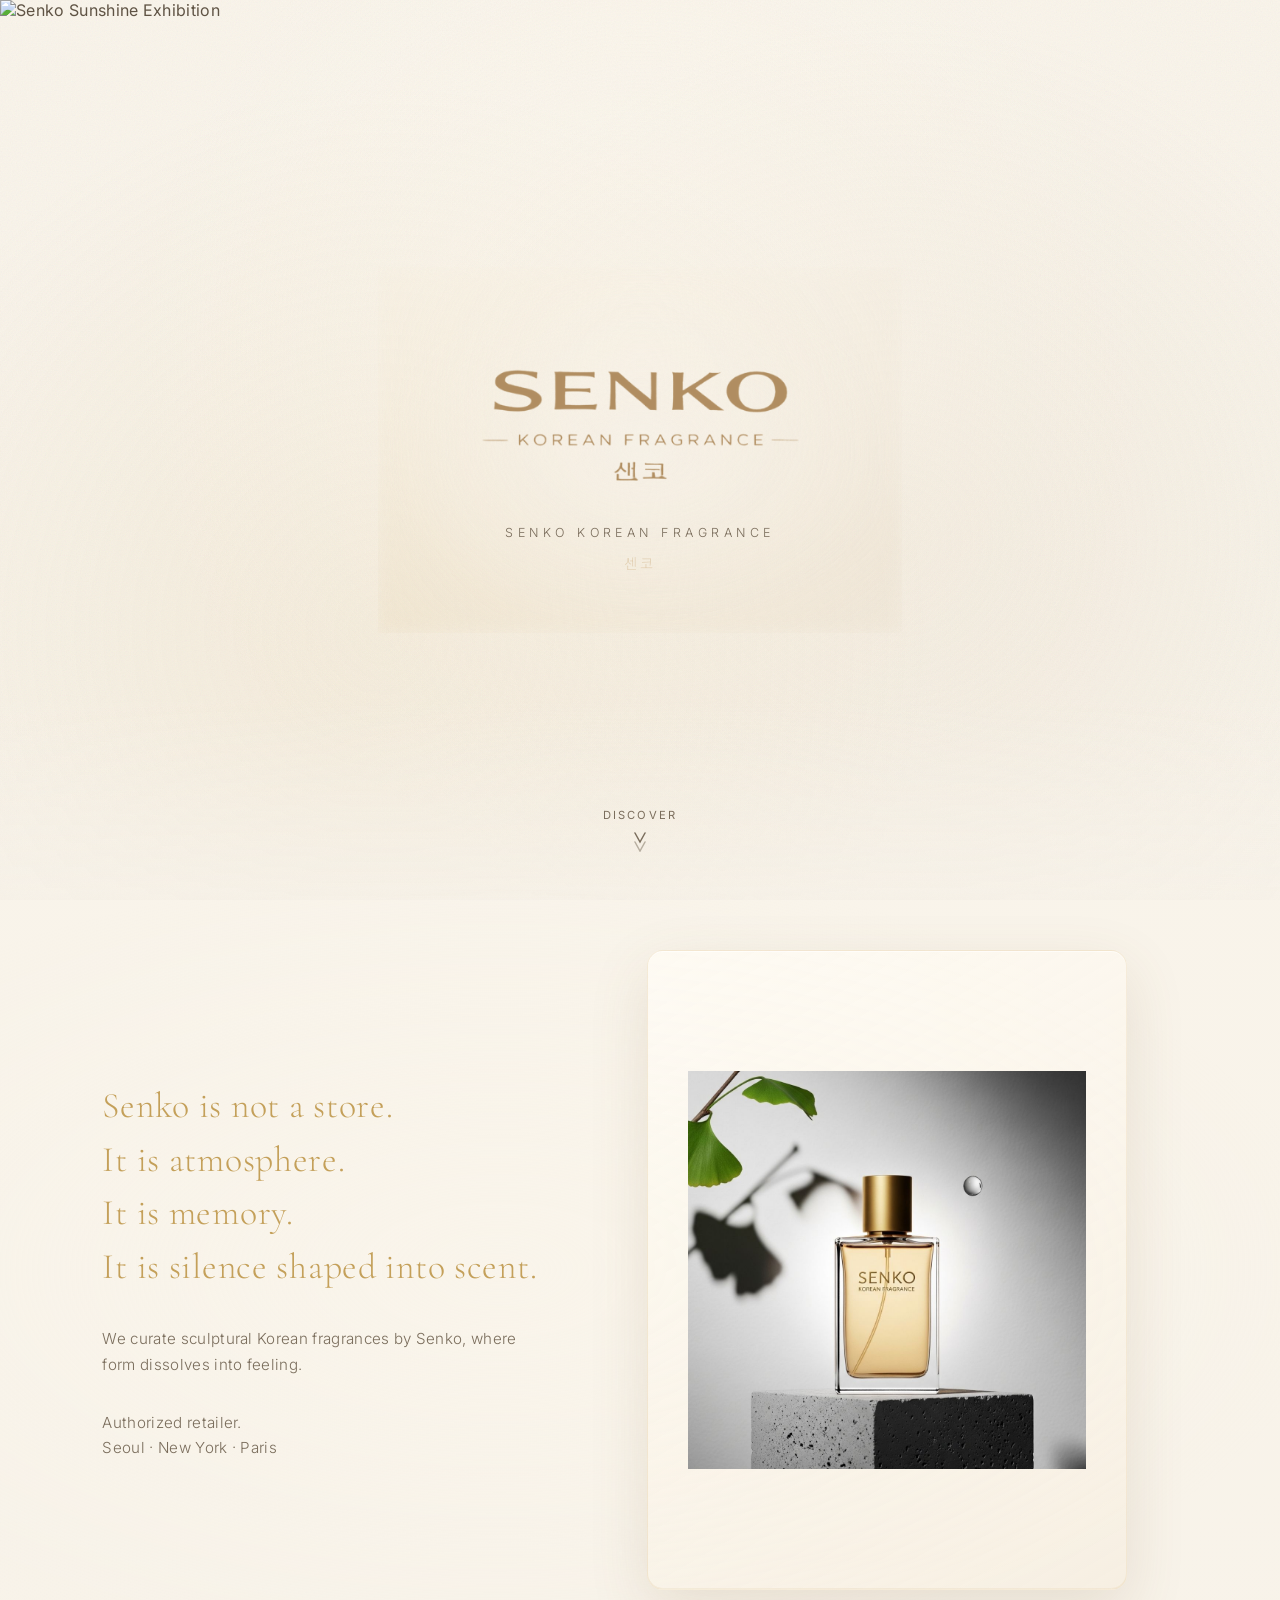
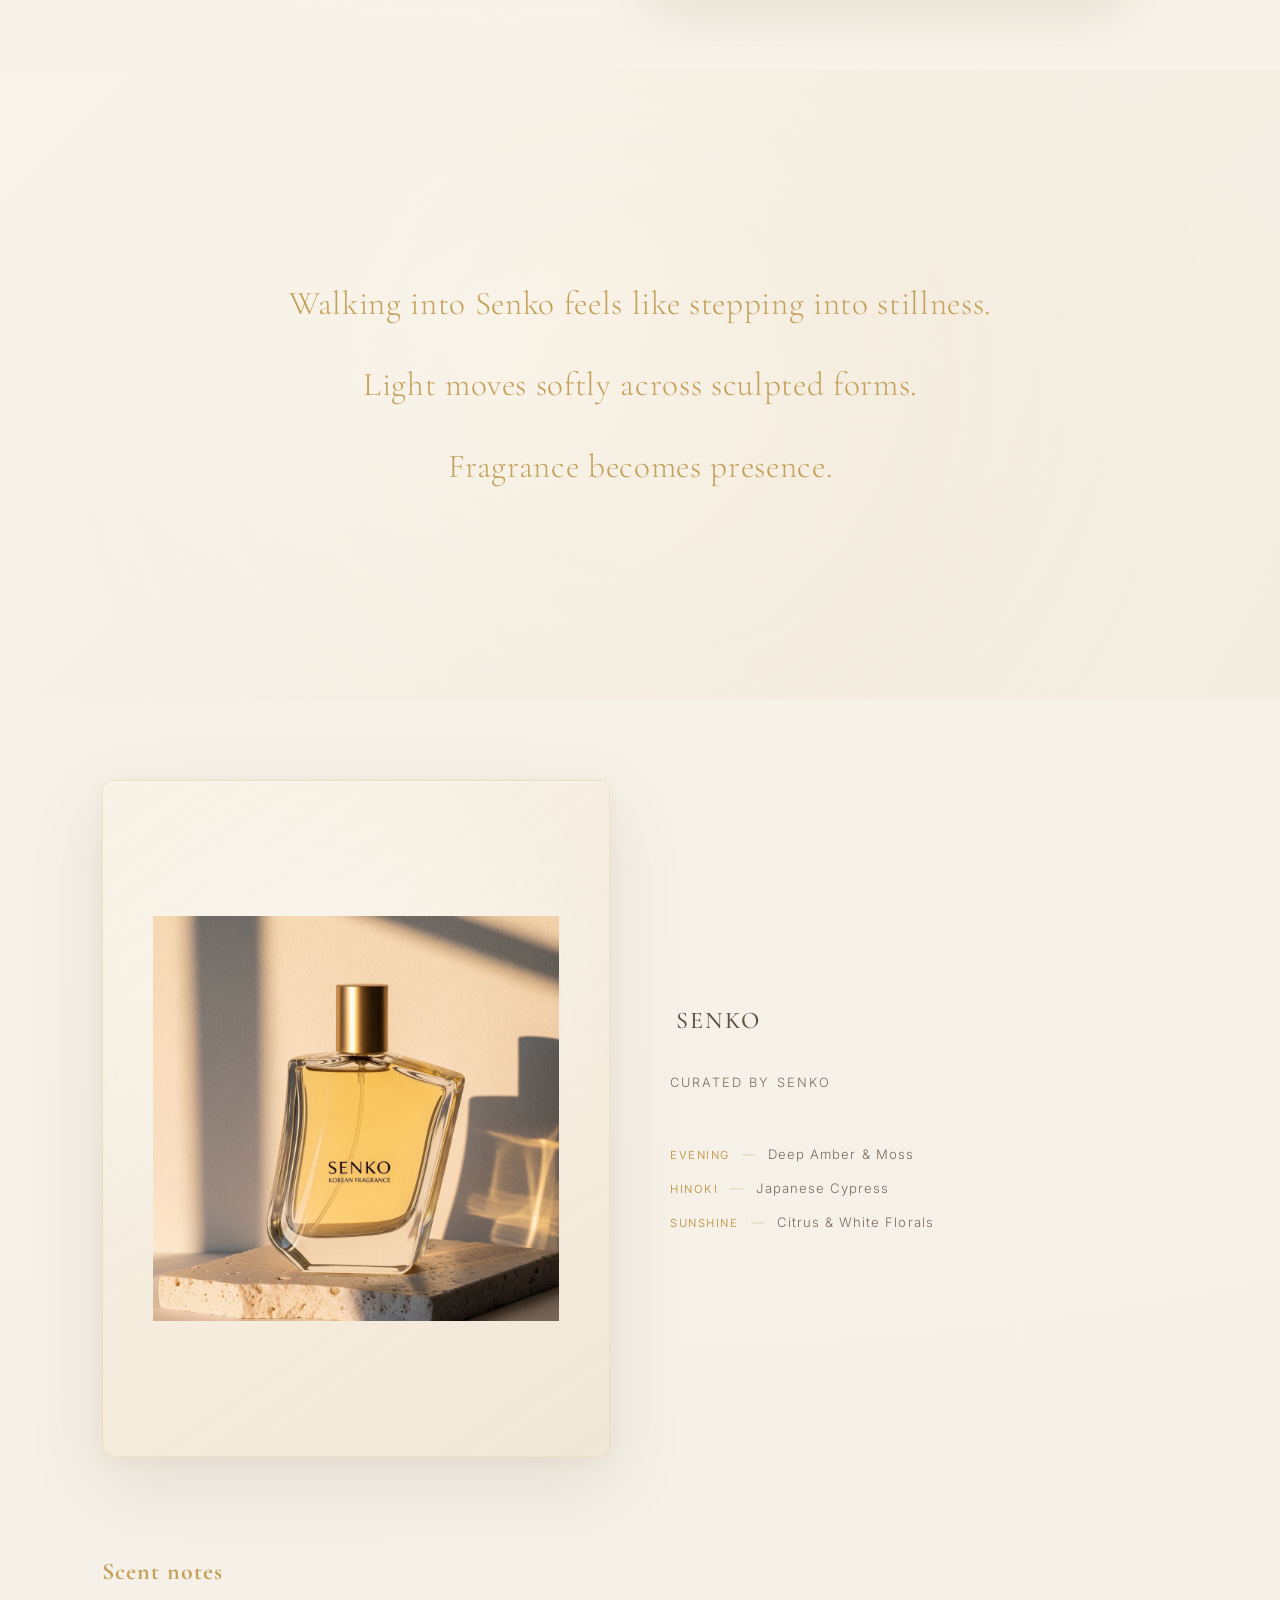
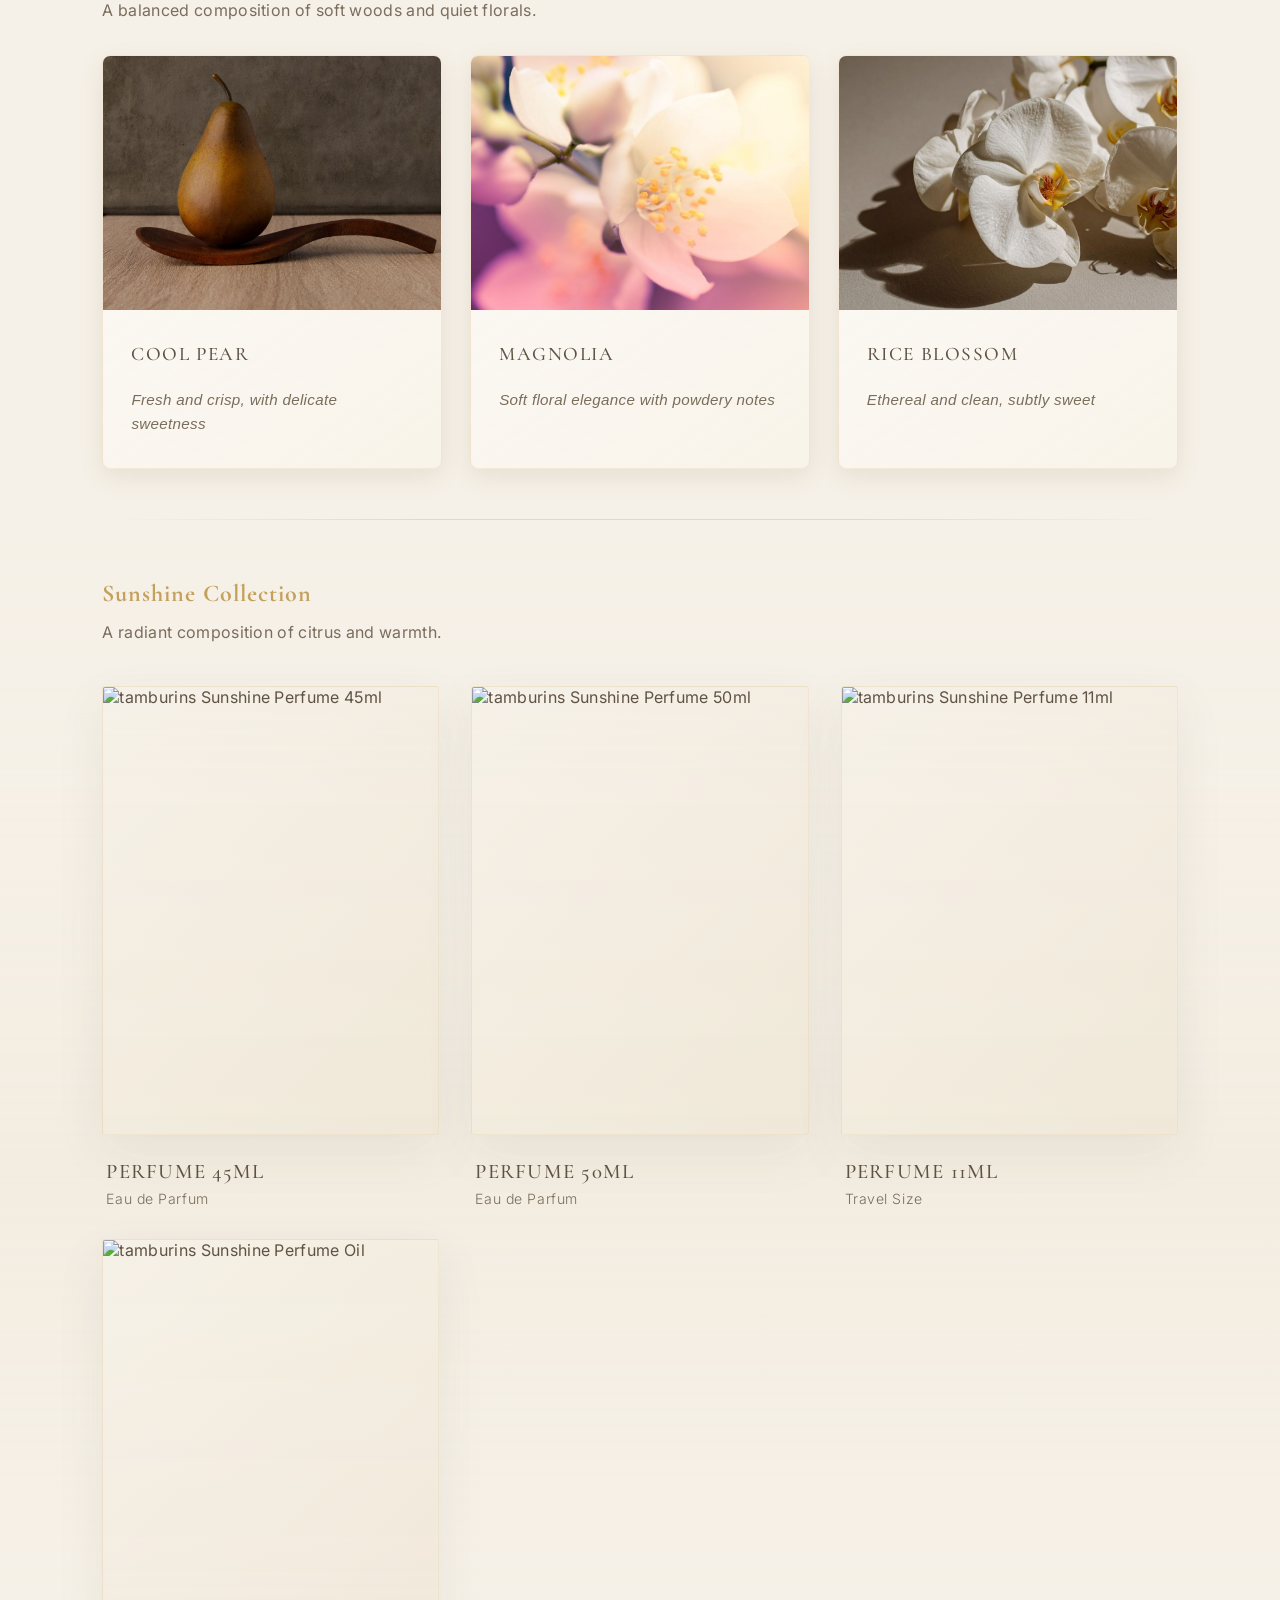
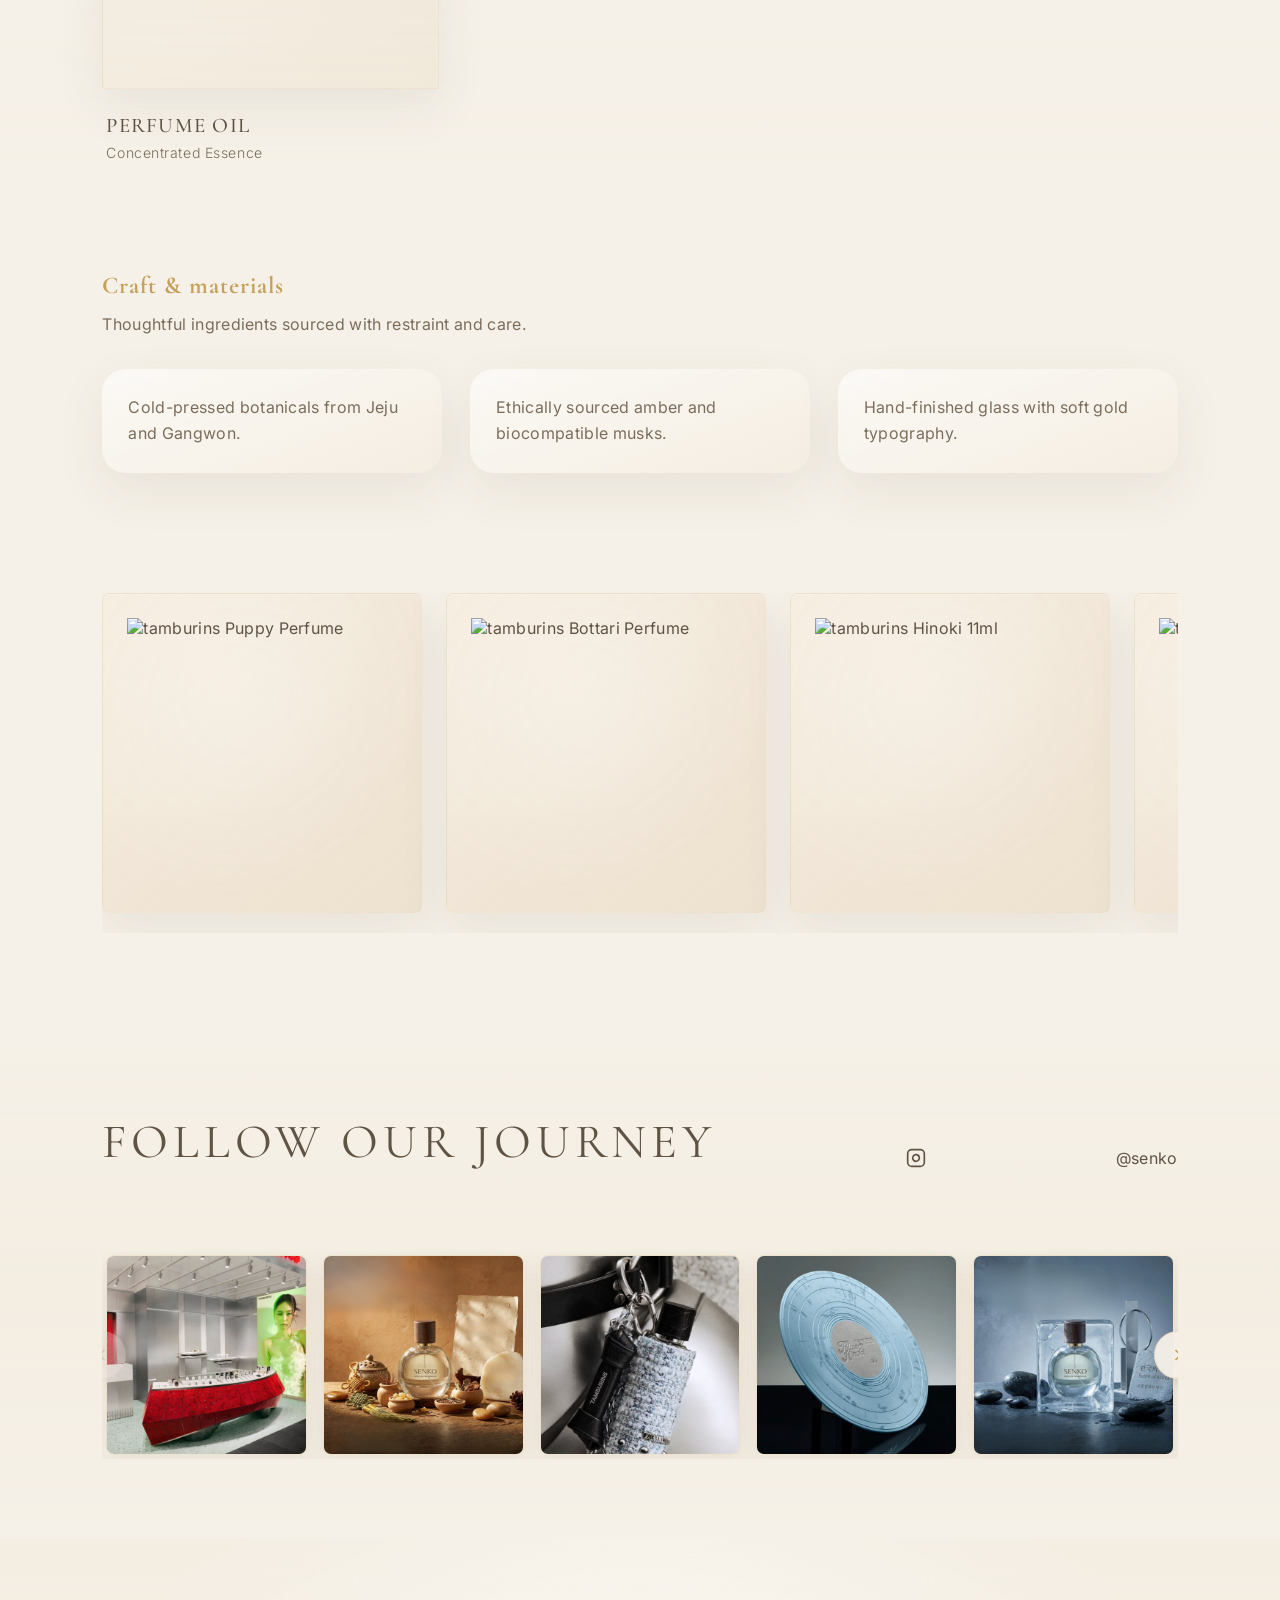
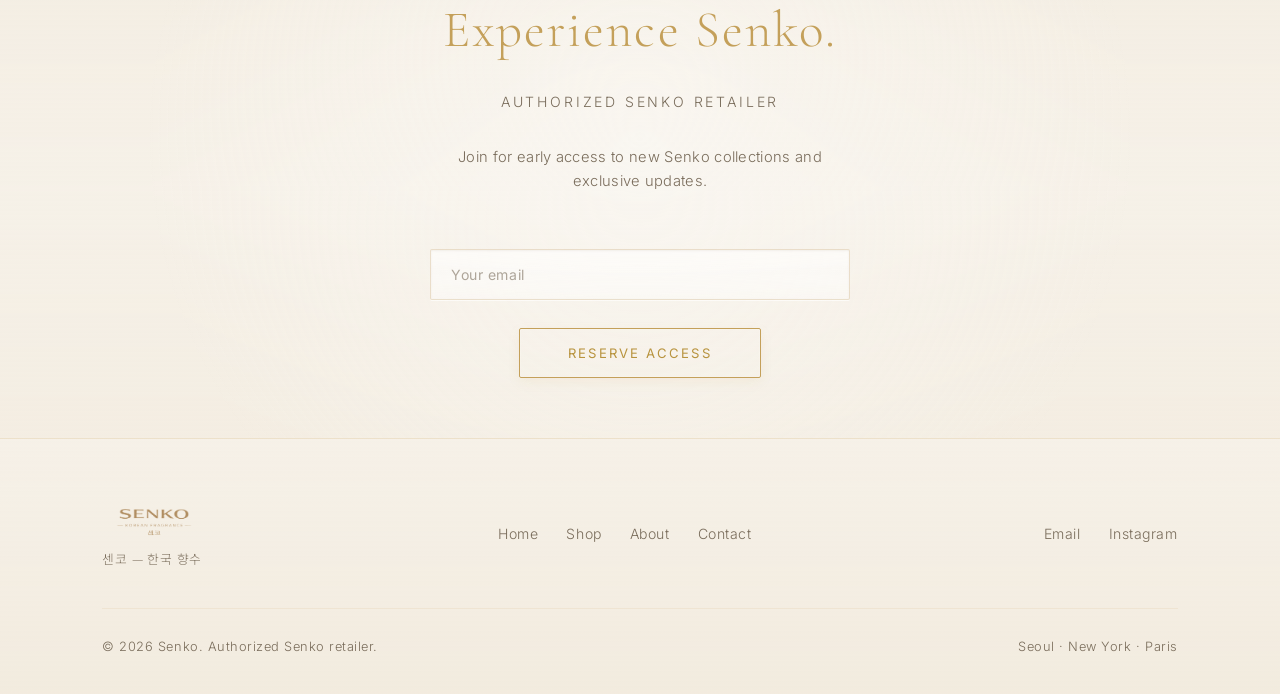
==== commit f74732b5: "Main" ====
--- a/index.html
+++ b/index.html
@@ -273,7 +273,7 @@
       <section class="instagram-slider fade-in-section">
         <div class="slider-header">
           <h2 class="section-title">Follow Our Journey</h2>
-          <a href="https://instagram.com/senko" target="_blank" rel="noopener" class="instagram-link">
+          <!-- <a href="https://instagram.com/senko" target="_blank" rel="noopener" class="instagram-link"> -->
             <svg width="20" height="20" viewBox="0 0 24 24" fill="none" stroke="currentColor" stroke-width="2">
               <rect x="2" y="2" width="20" height="20" rx="5" ry="5"></rect>
               <path d="M16 11.37A4 4 0 1 1 12.63 8 4 4 0 0 1 16 11.37z"></path>
--- a/styles.css
+++ b/styles.css
@@ -2124,27 +2124,11 @@
 }
 
 .product-card:hover .product-overlay {
-  opacity: 1;
+  opacity: 0;
 }
 
 .btn-view {
-  font-family: "Inter", sans-serif;
-  font-size: 0.88rem;
-  font-weight: 400;
-  letter-spacing: 0.08em;
-  padding: 14px 32px;
-  background: rgba(246, 241, 232, 0.95);
-  border: 1px solid var(--champagne);
-  color: var(--text);
-  cursor: pointer;
-  transition: all 0.3s ease;
-  text-transform: uppercase;
-  border-radius: 2px;
-}
-
-.btn-view:hover {
-  background: var(--champagne);
-  color: var(--ivory);
+  display: none;
 }
 
 .product-info {
@@ -3259,29 +3243,29 @@
   }
 
   .slider-container {
-    padding: 0 32px;
+    padding: 0 48px;
   }
 
   .slider-track {
-    gap: 12px;
+    gap: 16px;
   }
 
   .slider-item {
-    flex: 0 0 calc((100% - 24px) / 2.5);
-    min-width: calc((100% - 24px) / 2.5);
+    flex: 0 0 calc((100% - 16px) / 1.5);
+    min-width: calc((100% - 16px) / 1.5);
   }
 
   .slider-btn {
-    width: 40px;
-    height: 40px;
+    width: 44px;
+    height: 44px;
   }
 
   .slider-prev {
-    left: 4vw;
+    left: 2vw;
   }
 
   .slider-next {
-    right: 4vw;
+    right: 2vw;
   }
 
   .slider-btn svg {
